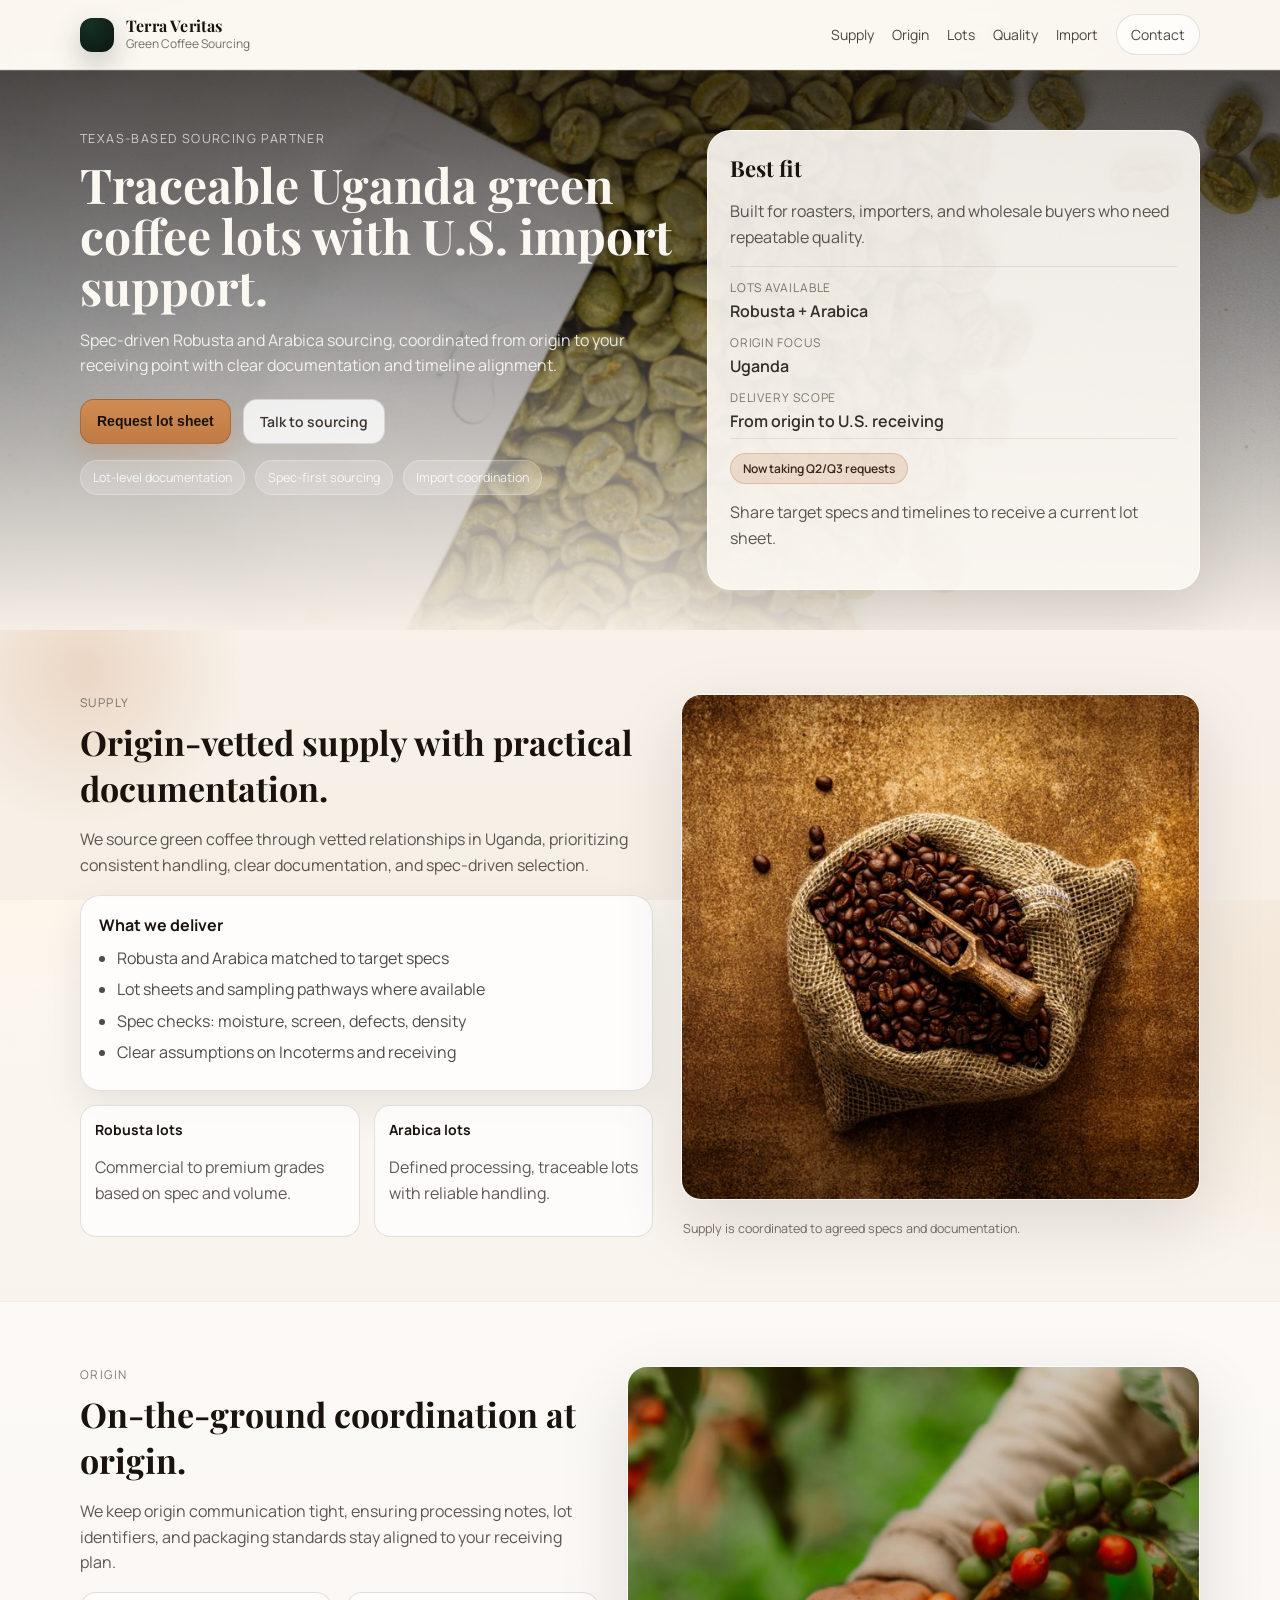
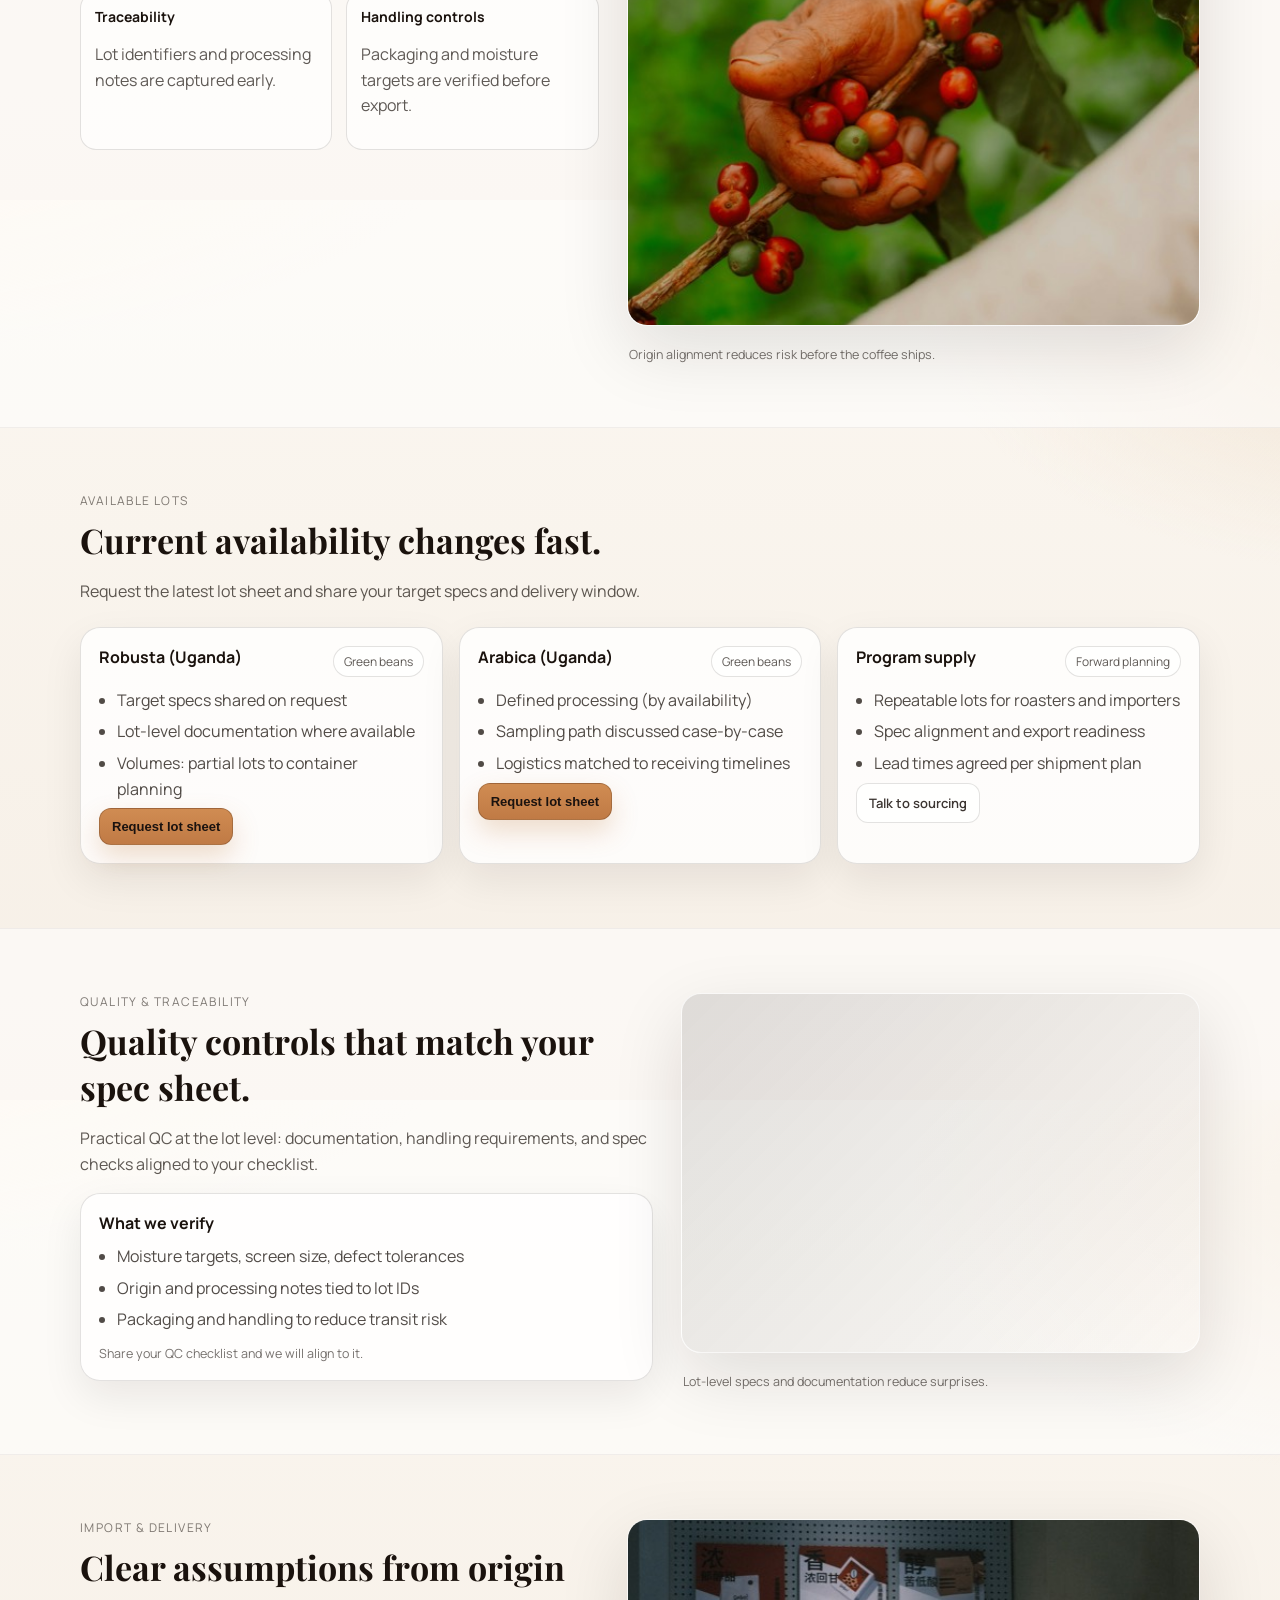
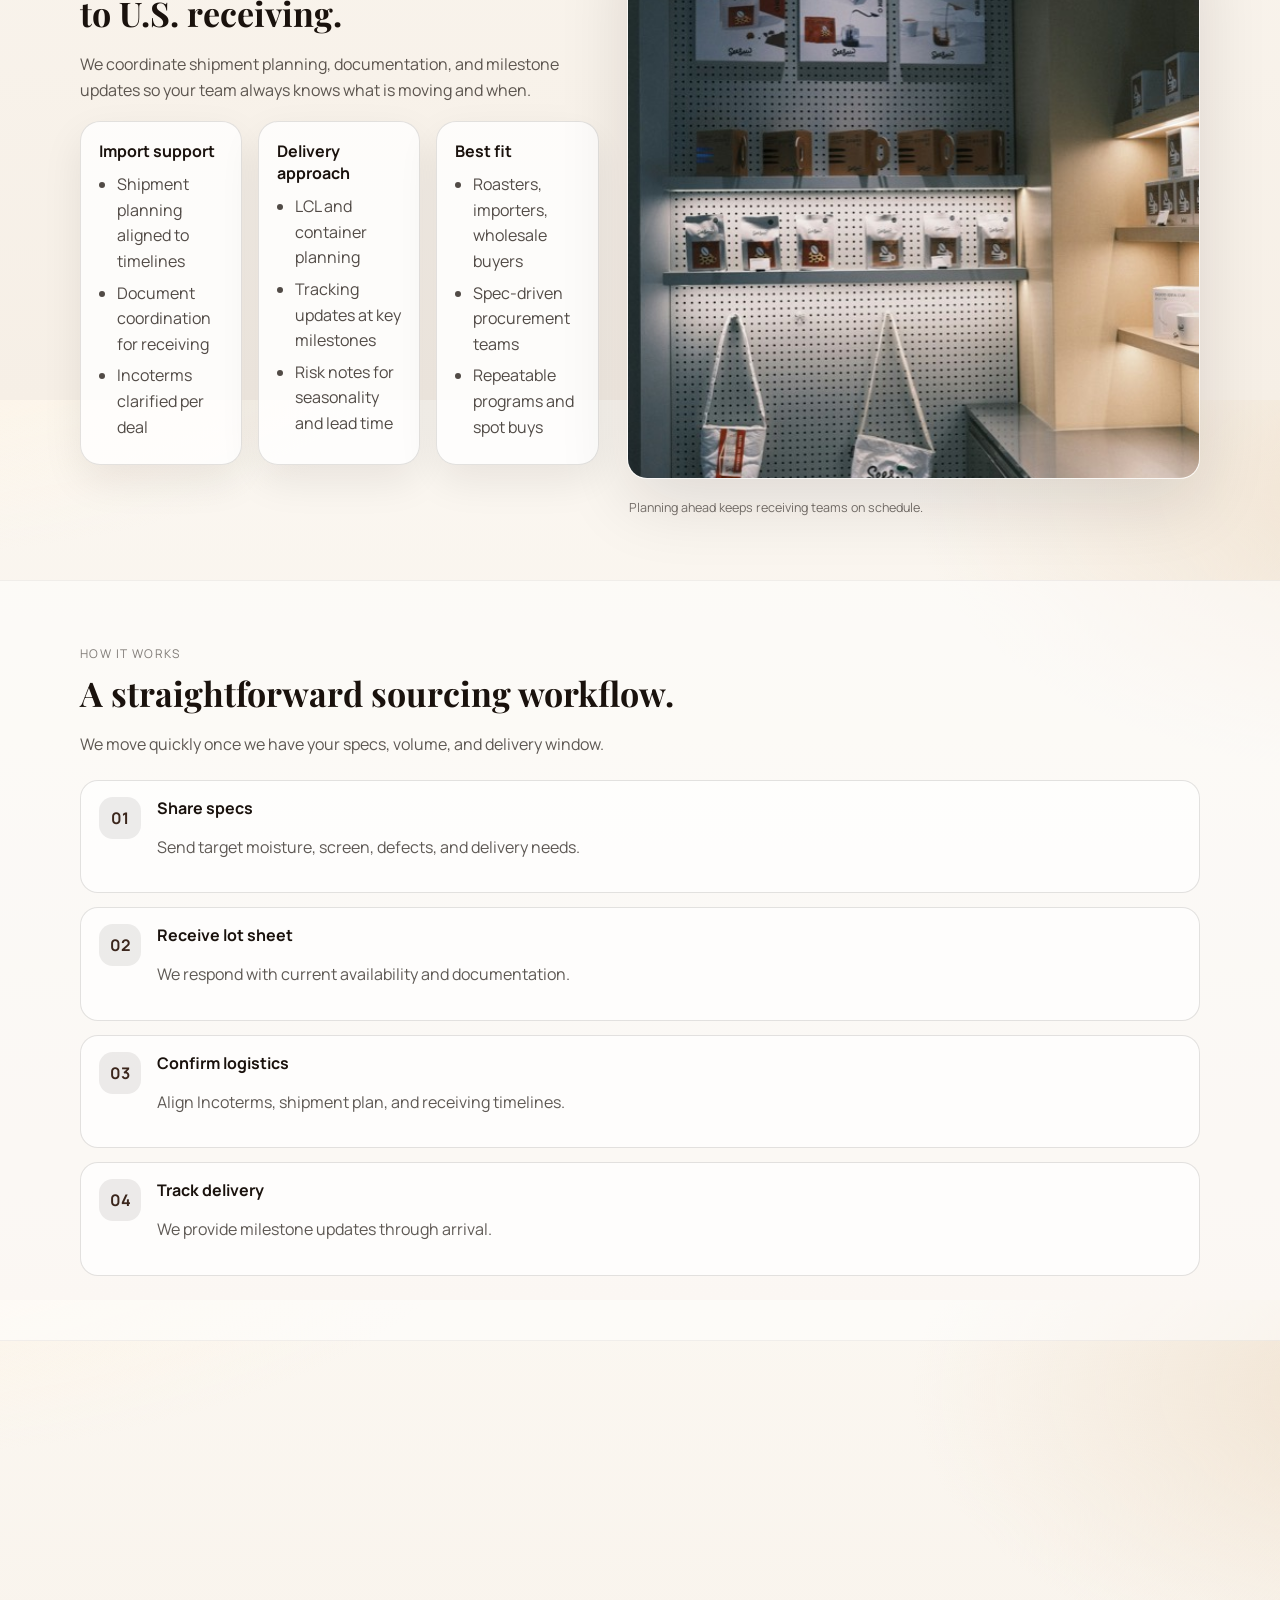
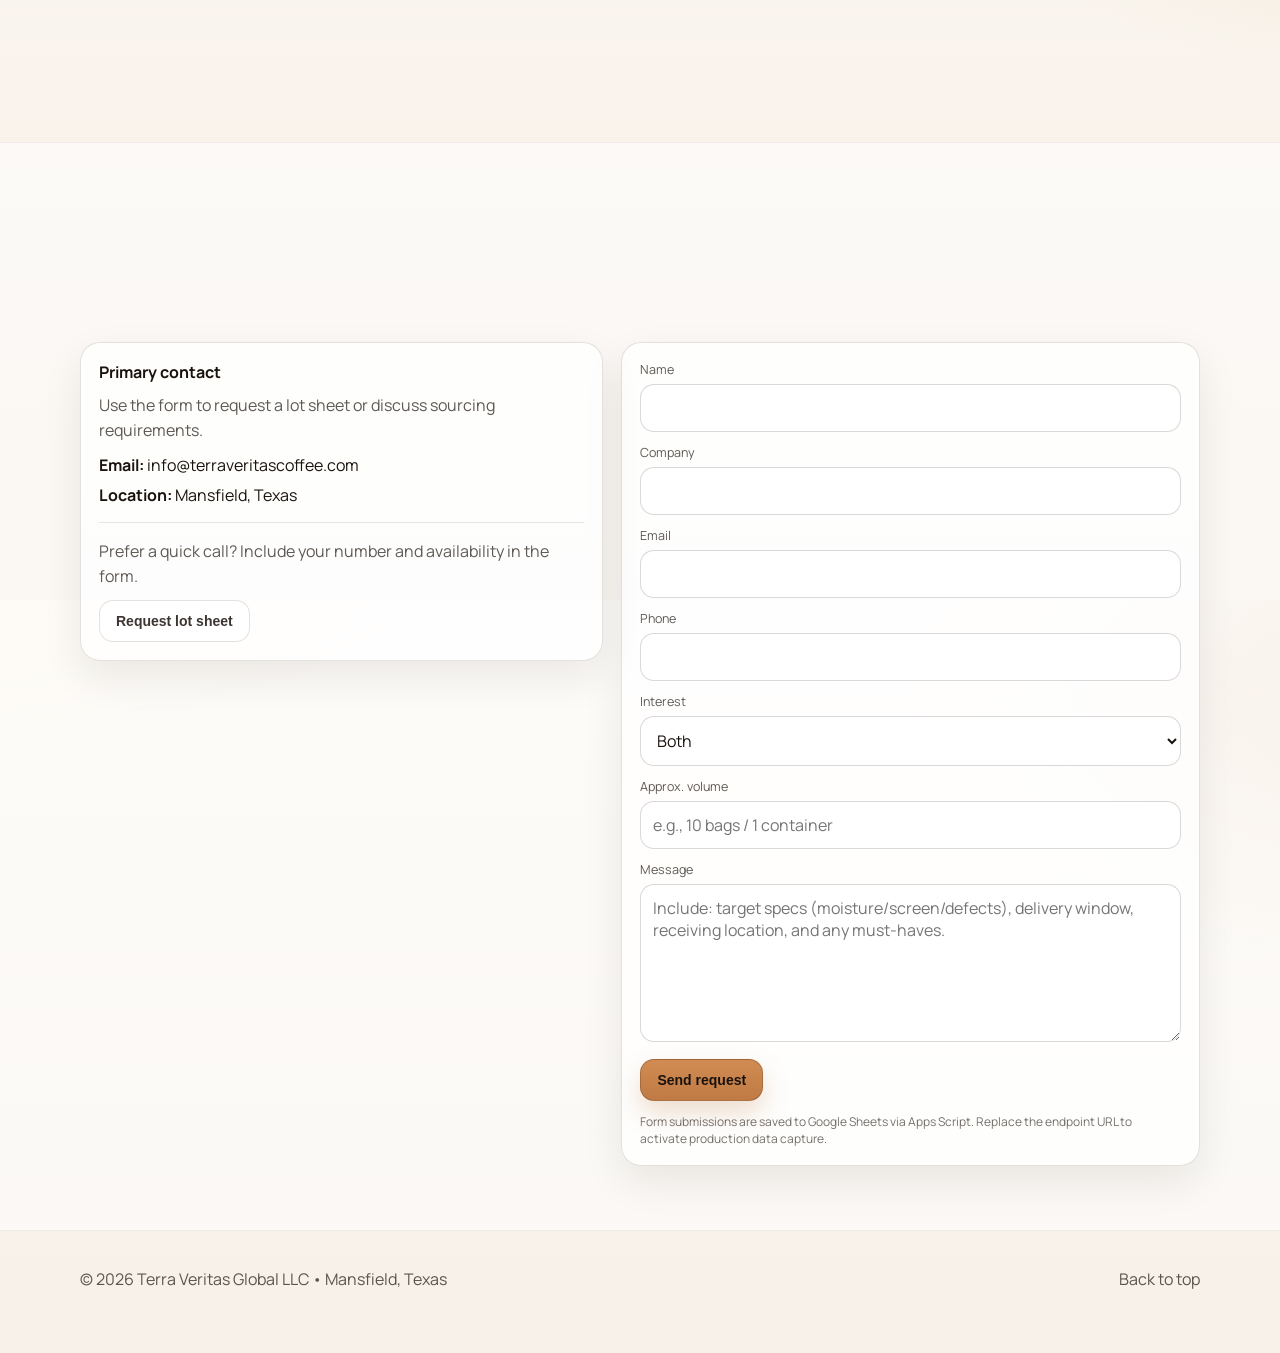
==== index.html @ dcaf4f6c "Fix nav + image alignment" ====
<!doctype html>
<html lang="en">
<head>
  <meta charset="utf-8" />
  <meta name="viewport" content="width=device-width, initial-scale=1" />
  <title>Terra Veritas Coffee — Uganda Green Coffee Sourcing</title>
  <meta name="description" content="Texas-based green coffee sourcing & import support. Traceable Uganda-origin lots with spec-driven coordination and documentation." />
  <meta name="theme-color" content="#f6efe6" />

  <link rel="preconnect" href="https://fonts.googleapis.com" />
  <link rel="preconnect" href="https://fonts.gstatic.com" crossorigin />
  <link href="https://fonts.googleapis.com/css2?family=Manrope:wght@400;500;600;700&family=Playfair+Display:wght@500;600;700&display=swap" rel="stylesheet" />

  <link
    rel="preload"
    as="image"
    href="assets/img/hero-green-drying-1200.jpg"
    imagesrcset="assets/img/hero-green-drying-1200.jpg 1200w, assets/img/hero-green-drying-2000.jpg 2000w"
    imagesizes="100vw"
  />

  <link rel="stylesheet" href="styles.css" />
</head>

<body>
  <header class="topbar">
    <div class="container navwrap">
      <a class="brand" href="#top" aria-label="Terra Veritas Coffee home">
        <span class="brandmark" aria-hidden="true"></span>
        <span class="brandtext">
          <span class="brandname">Terra Veritas</span>
          <span class="brandsub">Green Coffee Sourcing</span>
        </span>
      </a>

      <nav class="nav" aria-label="Primary">
        <a href="#supply">Supply</a>
        <a href="#origin">Origin</a>
        <a href="#lots">Lots</a>
        <a href="#quality">Quality</a>
        <a href="#import">Import</a>
        <a href="#contact" class="nav-cta">Contact</a>
      </nav>

      <button class="nav-toggle" type="button" data-nav-toggle aria-expanded="false" aria-controls="mobileNav">
        <span class="sr-only">Open menu</span>
        <span class="nav-toggle-bar"></span>
        <span class="nav-toggle-bar"></span>
        <span class="nav-toggle-bar"></span>
      </button>
    </div>

    <div class="mobile-nav" id="mobileNav" data-mobilemenu hidden>
      <a href="#supply">Supply</a>
      <a href="#origin">Origin</a>
      <a href="#lots">Lots</a>
      <a href="#quality">Quality</a>
      <a href="#import">Import</a>
      <a href="#contact">Contact</a>
    </div>
  </header>

  <main id="top">
    <section class="hero" aria-label="Hero">
      <div class="hero-bg" aria-hidden="true"></div>
      <div class="container hero-grid">
        <div class="hero-copy" data-reveal>
          <p class="eyebrow">Texas-based sourcing partner</p>
          <h1>Traceable Uganda green coffee lots with U.S. import support.</h1>
          <p class="lead">
            Spec-driven Robusta and Arabica sourcing, coordinated from origin to your receiving point with clear documentation and timeline alignment.
          </p>
          <div class="hero-actions">
            <button class="btn primary" type="button" data-open-lot-modal>
              Request lot sheet
            </button>
            <a class="btn secondary" href="#contact">Talk to sourcing</a>
          </div>
          <div class="hero-meta">
            <div class="pill">Lot-level documentation</div>
            <div class="pill">Spec-first sourcing</div>
            <div class="pill">Import coordination</div>
          </div>
        </div>

        <div class="hero-card" data-reveal>
          <div class="hero-card-head">
            <h2>Best fit</h2>
            <p class="muted">Built for roasters, importers, and wholesale buyers who need repeatable quality.</p>
          </div>
          <div class="hero-card-grid">
            <div>
              <p class="card-label">Lots available</p>
              <p class="card-value">Robusta + Arabica</p>
            </div>
            <div>
              <p class="card-label">Origin focus</p>
              <p class="card-value">Uganda</p>
            </div>
            <div>
              <p class="card-label">Delivery scope</p>
              <p class="card-value">From origin to U.S. receiving</p>
            </div>
          </div>
          <div class="hero-card-note">
            <span class="badge">Now taking Q2/Q3 requests</span>
            <p class="muted">Share target specs and timelines to receive a current lot sheet.</p>
          </div>
        </div>
      </div>
    </section>

    <section id="supply" class="section">
      <div class="container section-grid">
        <div class="section-copy" data-reveal>
          <p class="section-eyebrow">Supply</p>
          <h2>Origin-vetted supply with practical documentation.</h2>
          <p class="muted">
            We source green coffee through vetted relationships in Uganda, prioritizing consistent handling, clear documentation, and spec-driven selection.
          </p>

          <div class="card">
            <h3>What we deliver</h3>
            <ul class="bullets">
              <li>Robusta and Arabica matched to target specs</li>
              <li>Lot sheets and sampling pathways where available</li>
              <li>Spec checks: moisture, screen, defects, density</li>
              <li>Clear assumptions on Incoterms and receiving</li>
            </ul>
          </div>

          <div class="feature-grid">
            <div class="feature-card">
              <h4>Robusta lots</h4>
              <p class="muted">Commercial to premium grades based on spec and volume.</p>
            </div>
            <div class="feature-card">
              <h4>Arabica lots</h4>
              <p class="muted">Defined processing, traceable lots with reliable handling.</p>
            </div>
          </div>
        </div>

        <div class="section-media" data-reveal>
          <img
            class="img"
            src="assets/img/supply-burlap-1200.jpg"
            srcset="assets/img/supply-burlap-800.jpg 800w, assets/img/supply-burlap-1200.jpg 1200w"
            sizes="(max-width: 900px) 100vw, 42vw"
            alt="Coffee beans in burlap sacks ready for export"
            width="1200"
            height="900"
            decoding="async"
            loading="lazy"
          />
          <p class="caption">Supply is coordinated to agreed specs and documentation.</p>
        </div>
      </div>
    </section>

    <section id="origin" class="section alt">
      <div class="container section-grid flip">
        <div class="section-copy" data-reveal>
          <p class="section-eyebrow">Origin</p>
          <h2>On-the-ground coordination at origin.</h2>
          <p class="muted">
            We keep origin communication tight, ensuring processing notes, lot identifiers, and packaging standards stay aligned to your receiving plan.
          </p>

          <div class="two-up">
            <div class="mini-card">
              <h4>Traceability</h4>
              <p class="muted">Lot identifiers and processing notes are captured early.</p>
            </div>
            <div class="mini-card">
              <h4>Handling controls</h4>
              <p class="muted">Packaging and moisture targets are verified before export.</p>
            </div>
          </div>
        </div>

        <div class="section-media" data-reveal>
          <img
            class="img"
            src="assets/img/hero-green-branch-1200.jpg"
            srcset="assets/img/hero-green-branch-800.jpg 800w, assets/img/hero-green-branch-1200.jpg 1200w"
            sizes="(max-width: 900px) 100vw, 42vw"
            alt="Green coffee cherries on a branch"
            width="800"
            height="1200"
            decoding="async"
            loading="lazy"
          />
          <p class="caption">Origin alignment reduces risk before the coffee ships.</p>
        </div>
      </div>
    </section>

    <section id="lots" class="section">
      <div class="container">
        <div class="section-head" data-reveal>
          <p class="section-eyebrow">Available lots</p>
          <h2>Current availability changes fast.</h2>
          <p class="muted">Request the latest lot sheet and share your target specs and delivery window.</p>
        </div>

        <div class="lots-grid" data-reveal>
          <article class="lot-card">
            <div class="lot-top">
              <h3>Robusta (Uganda)</h3>
              <span class="tag">Green beans</span>
            </div>
            <ul class="bullets">
              <li>Target specs shared on request</li>
              <li>Lot-level documentation where available</li>
              <li>Volumes: partial lots to container planning</li>
            </ul>
            <button class="btn primary small" type="button" data-open-lot-modal data-interest="Robusta">
              Request lot sheet
            </button>
          </article>

          <article class="lot-card">
            <div class="lot-top">
              <h3>Arabica (Uganda)</h3>
              <span class="tag">Green beans</span>
            </div>
            <ul class="bullets">
              <li>Defined processing (by availability)</li>
              <li>Sampling path discussed case-by-case</li>
              <li>Logistics matched to receiving timelines</li>
            </ul>
            <button class="btn primary small" type="button" data-open-lot-modal data-interest="Arabica">
              Request lot sheet
            </button>
          </article>

          <article class="lot-card">
            <div class="lot-top">
              <h3>Program supply</h3>
              <span class="tag">Forward planning</span>
            </div>
            <ul class="bullets">
              <li>Repeatable lots for roasters and importers</li>
              <li>Spec alignment and export readiness</li>
              <li>Lead times agreed per shipment plan</li>
            </ul>
            <a class="btn secondary small" href="#contact">Talk to sourcing</a>
          </article>
        </div>
      </div>
    </section>

    <section id="quality" class="section alt">
      <div class="container section-grid">
        <div class="section-copy" data-reveal>
          <p class="section-eyebrow">Quality &amp; traceability</p>
          <h2>Quality controls that match your spec sheet.</h2>
          <p class="muted">
            Practical QC at the lot level: documentation, handling requirements, and spec checks aligned to your checklist.
          </p>

          <div class="card">
            <h3>What we verify</h3>
            <ul class="bullets">
              <li>Moisture targets, screen size, defect tolerances</li>
              <li>Origin and processing notes tied to lot IDs</li>
              <li>Packaging and handling to reduce transit risk</li>
            </ul>
            <p class="note">Share your QC checklist and we will align to it.</p>
          </div>
        </div>

        <div class="section-media" data-reveal>
          <img
            class="img"
            src="assets/img/quality-green-beans-1200.jpg"
            srcset="assets/img/quality-green-beans-800.jpg 800w, assets/img/quality-green-beans-1200.jpg 1200w"
            sizes="(max-width: 900px) 100vw, 42vw"
            alt="Green coffee beans prepared for inspection"
            width="1200"
            height="675"
            decoding="async"
            loading="lazy"
          />
          <p class="caption">Lot-level specs and documentation reduce surprises.</p>
        </div>
      </div>
    </section>

    <section id="import" class="section">
      <div class="container section-grid flip">
        <div class="section-copy" data-reveal>
          <p class="section-eyebrow">Import &amp; delivery</p>
          <h2>Clear assumptions from origin to U.S. receiving.</h2>
          <p class="muted">
            We coordinate shipment planning, documentation, and milestone updates so your team always knows what is moving and when.
          </p>

          <div class="three-grid">
            <div class="card">
              <h3>Import support</h3>
              <ul class="bullets">
                <li>Shipment planning aligned to timelines</li>
                <li>Document coordination for receiving</li>
                <li>Incoterms clarified per deal</li>
              </ul>
            </div>

            <div class="card">
              <h3>Delivery approach</h3>
              <ul class="bullets">
                <li>LCL and container planning</li>
                <li>Tracking updates at key milestones</li>
                <li>Risk notes for seasonality and lead time</li>
              </ul>
            </div>

            <div class="card">
              <h3>Best fit</h3>
              <ul class="bullets">
                <li>Roasters, importers, wholesale buyers</li>
                <li>Spec-driven procurement teams</li>
                <li>Repeatable programs and spot buys</li>
              </ul>
            </div>
          </div>
        </div>

        <div class="section-media" data-reveal>
          <img
            class="img"
            src="assets/img/supply-coffee-bags-1200.jpg"
            srcset="assets/img/supply-coffee-bags-800.jpg 800w, assets/img/supply-coffee-bags-1200.jpg 1200w"
            sizes="(max-width: 900px) 100vw, 42vw"
            alt="Coffee sacks prepared for shipment"
            width="800"
            height="1200"
            decoding="async"
            loading="lazy"
          />
          <p class="caption">Planning ahead keeps receiving teams on schedule.</p>
        </div>
      </div>
    </section>

    <section class="section alt" id="process">
      <div class="container">
        <div class="section-head" data-reveal>
          <p class="section-eyebrow">How it works</p>
          <h2>A straightforward sourcing workflow.</h2>
          <p class="muted">We move quickly once we have your specs, volume, and delivery window.</p>
        </div>

        <div class="timeline" data-reveal>
          <div class="timeline-step">
            <span class="timeline-number">01</span>
            <div>
              <h3>Share specs</h3>
              <p class="muted">Send target moisture, screen, defects, and delivery needs.</p>
            </div>
          </div>
          <div class="timeline-step">
            <span class="timeline-number">02</span>
            <div>
              <h3>Receive lot sheet</h3>
              <p class="muted">We respond with current availability and documentation.</p>
            </div>
          </div>
          <div class="timeline-step">
            <span class="timeline-number">03</span>
            <div>
              <h3>Confirm logistics</h3>
              <p class="muted">Align Incoterms, shipment plan, and receiving timelines.</p>
            </div>
          </div>
          <div class="timeline-step">
            <span class="timeline-number">04</span>
            <div>
              <h3>Track delivery</h3>
              <p class="muted">We provide milestone updates through arrival.</p>
            </div>
          </div>
        </div>
      </div>
    </section>

    <section class="section" id="faq">
      <div class="container">
        <div class="section-head" data-reveal>
          <p class="section-eyebrow">FAQ</p>
          <h2>Common sourcing questions.</h2>
        </div>

        <div class="faq" data-reveal>
          <details>
            <summary>What information should we include with a request?</summary>
            <p class="muted">Target specs, volume, delivery window, receiving location, and any must-haves (processing, packaging, or certifications).</p>
          </details>
          <details>
            <summary>Do you handle sampling?</summary>
            <p class="muted">Sampling depends on lot availability and timing. We will confirm the pathway during the lot sheet review.</p>
          </details>
          <details>
            <summary>Can you support recurring supply programs?</summary>
            <p class="muted">Yes. We build repeatable lots and align schedules for ongoing procurement.</p>
          </details>
        </div>
      </div>
    </section>

    <section id="contact" class="section alt">
      <div class="container">
        <div class="section-head" data-reveal>
          <p class="section-eyebrow">Contact</p>
          <h2>Request a current lot sheet.</h2>
          <p class="muted">Tell us what you need and we will respond with availability and next steps.</p>
        </div>

        <div class="contact-grid">
          <div class="card contact-card" data-reveal>
            <h3>Primary contact</h3>
            <p class="muted">Use the form to request a lot sheet or discuss sourcing requirements.</p>
            <div class="contact-details">
              <p><strong>Email:</strong> info@terraveritascoffee.com</p>
              <p><strong>Location:</strong> Mansfield, Texas</p>
            </div>
            <div class="divider"></div>
            <p class="muted">Prefer a quick call? Include your number and availability in the form.</p>
            <button class="btn secondary" type="button" data-open-lot-modal>
              Request lot sheet
            </button>
          </div>

          <form
            class="card form"
            id="contactForm"
            data-sheet-endpoint="https://script.google.com/macros/s/AKfycbwHmh5M1djkyYfTSG8GG9bxrVi9Zgl_BJSHnB9tq_i_1Hc3linU95PYoQX9bsS0dhWL/exec"
          >
            <div class="field">
              <label for="name">Name</label>
              <input id="name" name="name" type="text" autocomplete="name" required />
            </div>

            <div class="field">
              <label for="company">Company</label>
              <input id="company" name="company" type="text" autocomplete="organization" />
            </div>

            <div class="field">
              <label for="email">Email</label>
              <input id="email" name="email" type="email" autocomplete="email" required />
            </div>

            <div class="field">
              <label for="phone">Phone</label>
              <input id="phone" name="phone" type="tel" autocomplete="tel" />
            </div>

            <div class="field">
              <label for="interest">Interest</label>
              <select id="interest" name="interest" required>
                <option value="Both" selected>Both</option>
                <option value="Robusta">Robusta</option>
                <option value="Arabica">Arabica</option>
              </select>
            </div>

            <div class="field">
              <label for="volume">Approx. volume</label>
              <input id="volume" name="volume" type="text" placeholder="e.g., 10 bags / 1 container" />
            </div>

            <div class="field">
              <label for="message">Message</label>
              <textarea
                id="message"
                name="message"
                rows="6"
                required
                placeholder="Include: target specs (moisture/screen/defects), delivery window, receiving location, and any must-haves."
              ></textarea>
            </div>

            <div class="hp-field" aria-hidden="true">
              <label for="companySite">Company website</label>
              <input id="companySite" name="companySite" type="text" tabindex="-1" autocomplete="off" />
            </div>

            <button class="btn primary" type="submit" id="sendBtn">Send request</button>
            <p class="form-status" data-form-status aria-live="polite"></p>
            <p class="fineprint">
              Form submissions are saved to Google Sheets via Apps Script. Replace the endpoint URL to activate production data capture.
            </p>
          </form>
        </div>
      </div>
    </section>

    <footer class="footer">
      <div class="container foot">
        <p class="muted">© <span id="year"></span> Terra Veritas Global LLC • Mansfield, Texas</p>
        <a class="muted" href="#top">Back to top</a>
      </div>
    </footer>
  </main>

  <div class="modal hidden" id="lotModal" aria-hidden="true" role="dialog" aria-modal="true" aria-label="Request lot sheet">
    <div class="modal-backdrop" data-close-lot-modal></div>

    <div class="modal-panel" role="document">
      <div class="modal-head">
        <div>
          <h3>Request lot sheet</h3>
          <p class="muted">Choose interest and approximate volume. We will prefill the contact form.</p>
        </div>
        <button class="iconbtn" type="button" aria-label="Close" data-close-lot-modal>×</button>
      </div>

      <div class="modal-body">
        <div class="modal-grid">
          <div class="field">
            <label for="lotInterest">Interest</label>
            <select id="lotInterest">
              <option value="Both" selected>Both</option>
              <option value="Robusta">Robusta</option>
              <option value="Arabica">Arabica</option>
            </select>
          </div>

          <div class="field">
            <label for="lotVolume">Volume (optional)</label>
            <input id="lotVolume" type="text" placeholder="e.g., 10 bags / 1 container" />
          </div>
        </div>

        <div class="modal-actions">
          <button class="btn primary" type="button" id="lotContinue">Continue</button>
          <button class="btn secondary" type="button" data-close-lot-modal>Cancel</button>
        </div>

        <p class="fineprint">
          Tip: add target specs (moisture/screen/defects) and delivery window in the message field after we jump to Contact.
        </p>
      </div>
    </div>
  </div>

  <noscript>
    <div class="noscript">JavaScript is required to submit the form.</div>
  </noscript>

  <script src="app.js"></script>
</body>
</html>
---- styles.css ----
:root{
  --ink:#1a120d;
  --coffee:#3b261c;
  --sage:#153124;
  --copper:#c07a45;
  --gold:#e0b982;
  --latte:#f6efe6;
  --cream:#fbf7f1;
  --mist:#efe6d8;
  --gray:#6f6961;

  --card:rgba(255,255,255,0.78);
  --stroke:rgba(26,18,13,0.12);
  --shadow:0 24px 70px rgba(26,18,13,0.12);
  --radius:20px;

  --hfont:"Playfair Display", "Times New Roman", serif;
  --bfont:"Manrope", "Helvetica Neue", Arial, sans-serif;
}

*{ box-sizing:border-box; }
html{ scroll-behavior:smooth; }
html,body{ height:100%; }
body{
  margin:0;
  font-family:var(--bfont);
  color:var(--ink);
  background:
    radial-gradient(1100px 560px at -10% -20%, #fff3e1 0%, transparent 60%),
    radial-gradient(900px 520px at 110% 10%, #f0e2d0 0%, transparent 55%),
    linear-gradient(180deg, var(--cream) 0%, var(--latte) 100%);
  position:relative;
  overflow-x:hidden;
}

body::before{
  content:"";
  position:fixed;
  inset:auto auto 8% -6%;
  width:320px;
  height:320px;
  background:radial-gradient(circle, rgba(192,122,69,0.22), transparent 70%);
  filter:blur(2px);
  pointer-events:none;
}

img{ max-width:100%; height:auto; display:block; }

a{ color:inherit; text-decoration:none; }
a:hover{ text-decoration:underline; }

.container{
  width:min(1120px, calc(100% - 32px));
  margin:0 auto;
}

.sr-only{
  border:0 !important;
  clip:rect(1px, 1px, 1px, 1px);
  clip-path:inset(50%);
  height:1px;
  margin:-1px;
  overflow:hidden;
  padding:0;
  position:absolute;
  width:1px;
  white-space:nowrap;
}

.topbar{
  position:sticky;
  top:0;
  z-index:20;
  background:rgba(251,247,241,0.85);
  backdrop-filter:blur(10px);
  border-bottom:1px solid rgba(26,18,13,0.08);
}

.navwrap{
  display:flex;
  align-items:center;
  justify-content:space-between;
  padding:14px 0;
  gap:16px;
  position:relative;
}

.brand{
  display:flex;
  align-items:center;
  gap:12px;
}
.brandmark{
  width:34px;
  height:34px;
  border-radius:12px;
  background:radial-gradient(120% 120% at 30% 20%, var(--sage), #0b120e);
  box-shadow:0 12px 28px rgba(21,49,36,0.25);
}
.brandtext{ display:flex; flex-direction:column; line-height:1.05; }
.brandname{ font-family:var(--hfont); font-weight:700; letter-spacing:0.2px; }
.brandsub{ font-size:12px; color:rgba(26,18,13,0.6); margin-top:3px; }

.nav{
  display:flex;
  align-items:center;
  gap:18px;
  font-size:14px;
}
.nav a{ color:rgba(26,18,13,0.78); }
.nav-cta{
  padding:10px 14px;
  border:1px solid var(--stroke);
  border-radius:999px;
  background:rgba(255,255,255,0.68);
}

.nav-toggle{
  display:none;
  width:44px;
  height:44px;
  border-radius:14px;
  border:1px solid var(--stroke);
  background:rgba(255,255,255,0.7);
  align-items:center;
  justify-content:center;
  gap:4px;
  flex-direction:column;
  cursor:pointer;
}
.nav-toggle-bar{
  width:18px;
  height:2px;
  background:var(--coffee);
  border-radius:999px;
}

.mobile-nav{
  display:grid;
  gap:10px;
  padding:16px 16px 20px;
  border-top:1px solid rgba(26,18,13,0.08);
  background:rgba(251,247,241,0.98);
}
.mobile-nav[hidden]{
  display:none;
}
.mobile-nav a{
  padding:10px 12px;
  border-radius:12px;
  background:rgba(255,255,255,0.65);
  border:1px solid var(--stroke);
}

.hero{
  position:relative;
  padding:60px 0 40px;
  overflow:hidden;
}
.hero-bg{
  position:absolute;
  inset:0;
  background:
    linear-gradient(180deg, rgba(26,18,13,0.72) 0%, rgba(26,18,13,0.4) 42%, rgba(246,239,230,0.95) 100%),
    url("assets/img/hero-green-drying-1200.jpg");
  background-image:
    linear-gradient(180deg, rgba(26,18,13,0.72) 0%, rgba(26,18,13,0.4) 42%, rgba(246,239,230,0.95) 100%),
    -webkit-image-set(
      url("assets/img/hero-green-drying-1200.jpg") 1x,
      url("assets/img/hero-green-drying-2000.jpg") 2x
    );
  background-image:
    linear-gradient(180deg, rgba(26,18,13,0.72) 0%, rgba(26,18,13,0.4) 42%, rgba(246,239,230,0.95) 100%),
    image-set(
      url("assets/img/hero-green-drying-1200.jpg") 1x,
      url("assets/img/hero-green-drying-2000.jpg") 2x
    );
  background-size:cover;
  background-position:center;
}
.hero-grid{
  position:relative;
  display:grid;
  grid-template-columns:1.1fr 0.9fr;
  gap:24px;
  align-items:stretch;
}
.hero-copy{ color:var(--cream); }
.eyebrow{
  margin:0 0 12px;
  font-size:12.5px;
  letter-spacing:1.4px;
  text-transform:uppercase;
  color:rgba(255,255,255,0.7);
}

h1{
  font-family:var(--hfont);
  font-size:clamp(30px, 4vw, 48px);
  line-height:1.06;
  margin:0 0 16px;
}

.lead{
  margin:0 0 20px;
  font-size:16px;
  line-height:1.6;
  color:rgba(255,255,255,0.85);
}

.hero-actions{
  display:flex;
  flex-wrap:wrap;
  gap:12px;
  margin-bottom:16px;
}
.hero-meta{
  display:flex;
  flex-wrap:wrap;
  gap:10px;
}

.pill{
  font-size:12.5px;
  padding:8px 12px;
  border-radius:999px;
  border:1px solid rgba(255,255,255,0.25);
  background:rgba(255,255,255,0.2);
  color:rgba(255,255,255,0.85);
}

.hero-card{
  background:rgba(251,247,241,0.92);
  border:1px solid rgba(255,255,255,0.7);
  border-radius:24px;
  box-shadow:var(--shadow);
  padding:22px;
}
.hero-card h2{
  font-family:var(--hfont);
  font-size:22px;
  margin:0 0 6px;
}
.hero-card-head{ margin-bottom:12px; }
.hero-card-grid{
  display:grid;
  gap:12px;
  padding:12px 0 6px;
  border-top:1px solid rgba(26,18,13,0.08);
  border-bottom:1px solid rgba(26,18,13,0.08);
}
.card-label{
  margin:0;
  font-size:12px;
  text-transform:uppercase;
  letter-spacing:0.9px;
  color:rgba(26,18,13,0.55);
}
.card-value{
  margin:4px 0 0;
  font-weight:600;
  color:rgba(26,18,13,0.88);
}
.hero-card-note{ margin-top:14px; }

.badge{
  display:inline-flex;
  align-items:center;
  padding:6px 12px;
  border-radius:999px;
  background:rgba(192,122,69,0.18);
  border:1px solid rgba(192,122,69,0.32);
  font-size:12px;
  font-weight:600;
  color:var(--coffee);
}

.section{ padding:64px 0; }
.section.alt{
  background:rgba(255,255,255,0.55);
  border-top:1px solid rgba(26,18,13,0.05);
  border-bottom:1px solid rgba(26,18,13,0.05);
}

.section-head{ max-width:720px; margin-bottom:22px; }
.section-eyebrow{
  margin:0 0 8px;
  font-size:12px;
  letter-spacing:1.4px;
  text-transform:uppercase;
  color:rgba(26,18,13,0.55);
}

.section-grid{
  display:grid;
  grid-template-columns:1.05fr 0.95fr;
  gap:28px;
  align-items:stretch;
}
.section-grid.flip{ grid-template-columns:0.95fr 1.05fr; }
.section-grid.flip .section-copy{ order:1; }
.section-grid.flip .section-media{ order:2; }

h2{
  font-family:var(--hfont);
  font-size:clamp(24px, 3vw, 34px);
  margin:0 0 10px;
}

h3{ margin:0 0 10px; font-size:16px; }
h4{ margin:0 0 6px; font-size:14px; }
.muted{ color:rgba(26,18,13,0.7); line-height:1.6; }
.note{ margin:12px 0 0; font-size:12.5px; color:rgba(26,18,13,0.6); }

.card{
  background:var(--card);
  border:1px solid var(--stroke);
  border-radius:var(--radius);
  box-shadow:0 16px 40px rgba(26,18,13,0.08);
  padding:18px;
}

.feature-grid{
  display:grid;
  grid-template-columns:1fr 1fr;
  gap:14px;
  margin-top:14px;
}

.feature-card{
  background:rgba(255,255,255,0.72);
  border:1px solid var(--stroke);
  border-radius:16px;
  padding:14px;
}

.two-up{
  display:grid;
  grid-template-columns:1fr 1fr;
  gap:14px;
  margin-top:14px;
}
.mini-card{
  background:rgba(255,255,255,0.66);
  border:1px solid var(--stroke);
  border-radius:16px;
  padding:14px;
}

.section-media{
  display:flex;
  flex-direction:column;
  gap:10px;
}

.section-media .img{
  width:100%;
  height:100%;
  max-height:560px;
  min-height:360px;
  object-fit:cover;
  border-radius:var(--radius);
  border:1px solid rgba(255,255,255,0.72);
  box-shadow:var(--shadow);
  background:linear-gradient(135deg, rgba(20,18,16,0.12), rgba(255,255,255,0));
}

.caption{
  margin:10px 2px 0;
  font-size:12.5px;
  color:rgba(26,18,13,0.6);
}

.bullets{
  margin:0;
  padding-left:18px;
  color:rgba(26,18,13,0.76);
  line-height:1.6;
}
.bullets li{ margin:6px 0; }

.lots-grid{
  display:grid;
  grid-template-columns:repeat(3, 1fr);
  gap:16px;
}
.lot-card{
  background:var(--card);
  border:1px solid var(--stroke);
  border-radius:var(--radius);
  box-shadow:0 16px 40px rgba(26,18,13,0.08);
  padding:18px;
}
.lot-top{
  display:flex;
  align-items:center;
  justify-content:space-between;
  gap:10px;
  margin-bottom:10px;
}
.tag{
  font-size:12px;
  padding:6px 10px;
  border-radius:999px;
  background:rgba(255,255,255,0.72);
  border:1px solid var(--stroke);
  color:rgba(26,18,13,0.7);
}

.three-grid{
  display:grid;
  grid-template-columns:repeat(3, 1fr);
  gap:16px;
  margin-top:18px;
}

.timeline{
  display:grid;
  gap:14px;
}
.timeline-step{
  display:grid;
  grid-template-columns:auto 1fr;
  gap:16px;
  padding:16px 18px;
  border-radius:18px;
  background:rgba(255,255,255,0.7);
  border:1px solid var(--stroke);
}
.timeline-number{
  width:42px;
  height:42px;
  border-radius:14px;
  background:rgba(26,18,13,0.08);
  display:flex;
  align-items:center;
  justify-content:center;
  font-weight:700;
  color:var(--coffee);
}

.faq{
  display:grid;
  gap:12px;
}
.faq details{
  background:rgba(255,255,255,0.78);
  border-radius:16px;
  border:1px solid var(--stroke);
  padding:14px 16px;
}
.faq summary{
  cursor:pointer;
  font-weight:600;
  list-style:none;
}
.faq summary::-webkit-details-marker{ display:none; }
.faq details p{ margin:10px 0 0; }

.contact-grid{
  display:grid;
  grid-template-columns:0.95fr 1.05fr;
  gap:18px;
  align-items:start;
}
.contact-card{
  position:sticky;
  top:110px;
}
.contact-card p{ margin:0 0 10px; }
.contact-details p{ margin:0 0 8px; }

.btn{
  display:inline-flex;
  align-items:center;
  justify-content:center;
  gap:8px;
  padding:12px 16px;
  border-radius:14px;
  border:1px solid transparent;
  cursor:pointer;
  font-weight:600;
  font-size:14px;
  text-decoration:none !important;
}
.btn.small{ padding:10px 12px; border-radius:12px; font-size:13px; }

.btn.primary{
  background:linear-gradient(180deg, #d08c52, var(--copper));
  color:#1a120f;
  border-color:rgba(26,18,13,0.2);
  box-shadow:0 12px 26px rgba(192,122,69,0.25);
}
.btn.secondary{
  background:rgba(255,255,255,0.8);
  color:rgba(26,18,13,0.85);
  border-color:var(--stroke);
}
.btn:disabled{
  cursor:not-allowed;
  opacity:0.75;
  box-shadow:none;
}

.divider{
  height:1px;
  background:rgba(26,18,13,0.1);
  margin:16px 0;
}

.form .field{ margin-bottom:12px; }
label{
  display:block;
  font-size:12.5px;
  color:rgba(26,18,13,0.7);
  margin-bottom:6px;
}
input, select, textarea{
  width:100%;
  padding:12px 12px;
  border-radius:14px;
  border:1px solid rgba(26,18,13,0.16);
  background:rgba(255,255,255,0.82);
  color:var(--ink);
  font:inherit;
  outline:none;
}
input:focus, select:focus, textarea:focus{
  border-color:rgba(192,122,69,0.55);
  box-shadow:0 0 0 4px rgba(192,122,69,0.16);
}

.form-status{
  margin:12px 0 0;
  font-size:13px;
  color:rgba(26,18,13,0.7);
}
.form-status[data-state="success"]{ color:#1b5e33; }
.form-status[data-state="error"]{ color:#9b3a2d; }

.fineprint{
  margin:10px 0 0;
  font-size:12px;
  color:rgba(26,18,13,0.6);
  line-height:1.45;
}

.hp-field{
  position:absolute;
  left:-10000px;
  top:auto;
  width:1px;
  height:1px;
  overflow:hidden;
}

.footer{ padding:20px 0 44px; }
.foot{
  display:flex;
  justify-content:space-between;
  gap:10px;
  align-items:center;
}

.modal.hidden{ display:none; }
.modal{ position:fixed; inset:0; z-index:100; }
.modal-backdrop{
  position:absolute;
  inset:0;
  background:rgba(26,18,13,0.55);
  backdrop-filter:blur(8px);
}
.modal-panel{
  position:relative;
  width:min(720px, calc(100% - 32px));
  margin:10vh auto 0;
  background:rgba(251,247,241,0.96);
  border:1px solid rgba(255,255,255,0.7);
  border-radius:24px;
  box-shadow:0 32px 90px rgba(26,18,13,0.3);
  overflow:hidden;
}
.modal-head{
  display:flex;
  justify-content:space-between;
  gap:12px;
  padding:18px;
  border-bottom:1px solid rgba(26,18,13,0.08);
}
.iconbtn{
  width:40px;
  height:40px;
  border-radius:14px;
  border:1px solid rgba(26,18,13,0.14);
  background:rgba(255,255,255,0.8);
  cursor:pointer;
  font-size:20px;
  line-height:1;
}
.modal-body{ padding:16px 18px 20px; }
.modal-grid{
  display:grid;
  grid-template-columns:1fr 1fr;
  gap:12px;
}
.modal-actions{
  display:flex;
  gap:10px;
  margin-top:12px;
}

.noscript{
  position:fixed;
  bottom:16px;
  right:16px;
  background:rgba(26,18,13,0.9);
  color:#fff;
  padding:10px 12px;
  border-radius:12px;
  font-size:12px;
}

[data-reveal]{
  opacity:0;
  transform:translateY(14px);
  transition:opacity 0.6s ease, transform 0.6s ease;
}
[data-reveal].is-visible{
  opacity:1;
  transform:translateY(0);
}

@media (max-width: 980px){
  .hero-grid{ grid-template-columns:1fr; }
  .hero-copy{ color:var(--cream); }
  .section-grid, .section-grid.flip{ grid-template-columns:1fr; }
  .section-grid.flip .section-copy, .section-grid.flip .section-media{ order:initial; }
  .lots-grid{ grid-template-columns:1fr; }
  .three-grid{ grid-template-columns:1fr; }
  .contact-grid{ grid-template-columns:1fr; }
  .feature-grid, .two-up{ grid-template-columns:1fr; }
  .contact-card{ position:static; }
  .section-media .img{ max-height:420px; }
}

@media (max-width: 860px){
  .nav{ display:none; }
  .nav-toggle{ display:flex; }
  .mobile-nav{
    position:absolute;
    left:0;
    right:0;
    top:100%;
    box-shadow:0 12px 32px rgba(26,18,13,0.12);
  }
}

@media (min-width: 861px){
  .mobile-nav{ display:none !important; }
}

@media (max-width: 620px){
  .hero{ padding-top:48px; }
  .hero-card{ padding:18px; }
  .modal-panel{ margin-top:6vh; }
  .modal-grid{ grid-template-columns:1fr; }
  .foot{ flex-direction:column; align-items:flex-start; }
}

@media (prefers-reduced-motion: reduce){
  html{ scroll-behavior:auto; }
  [data-reveal]{ opacity:1; transform:none; transition:none; }
}
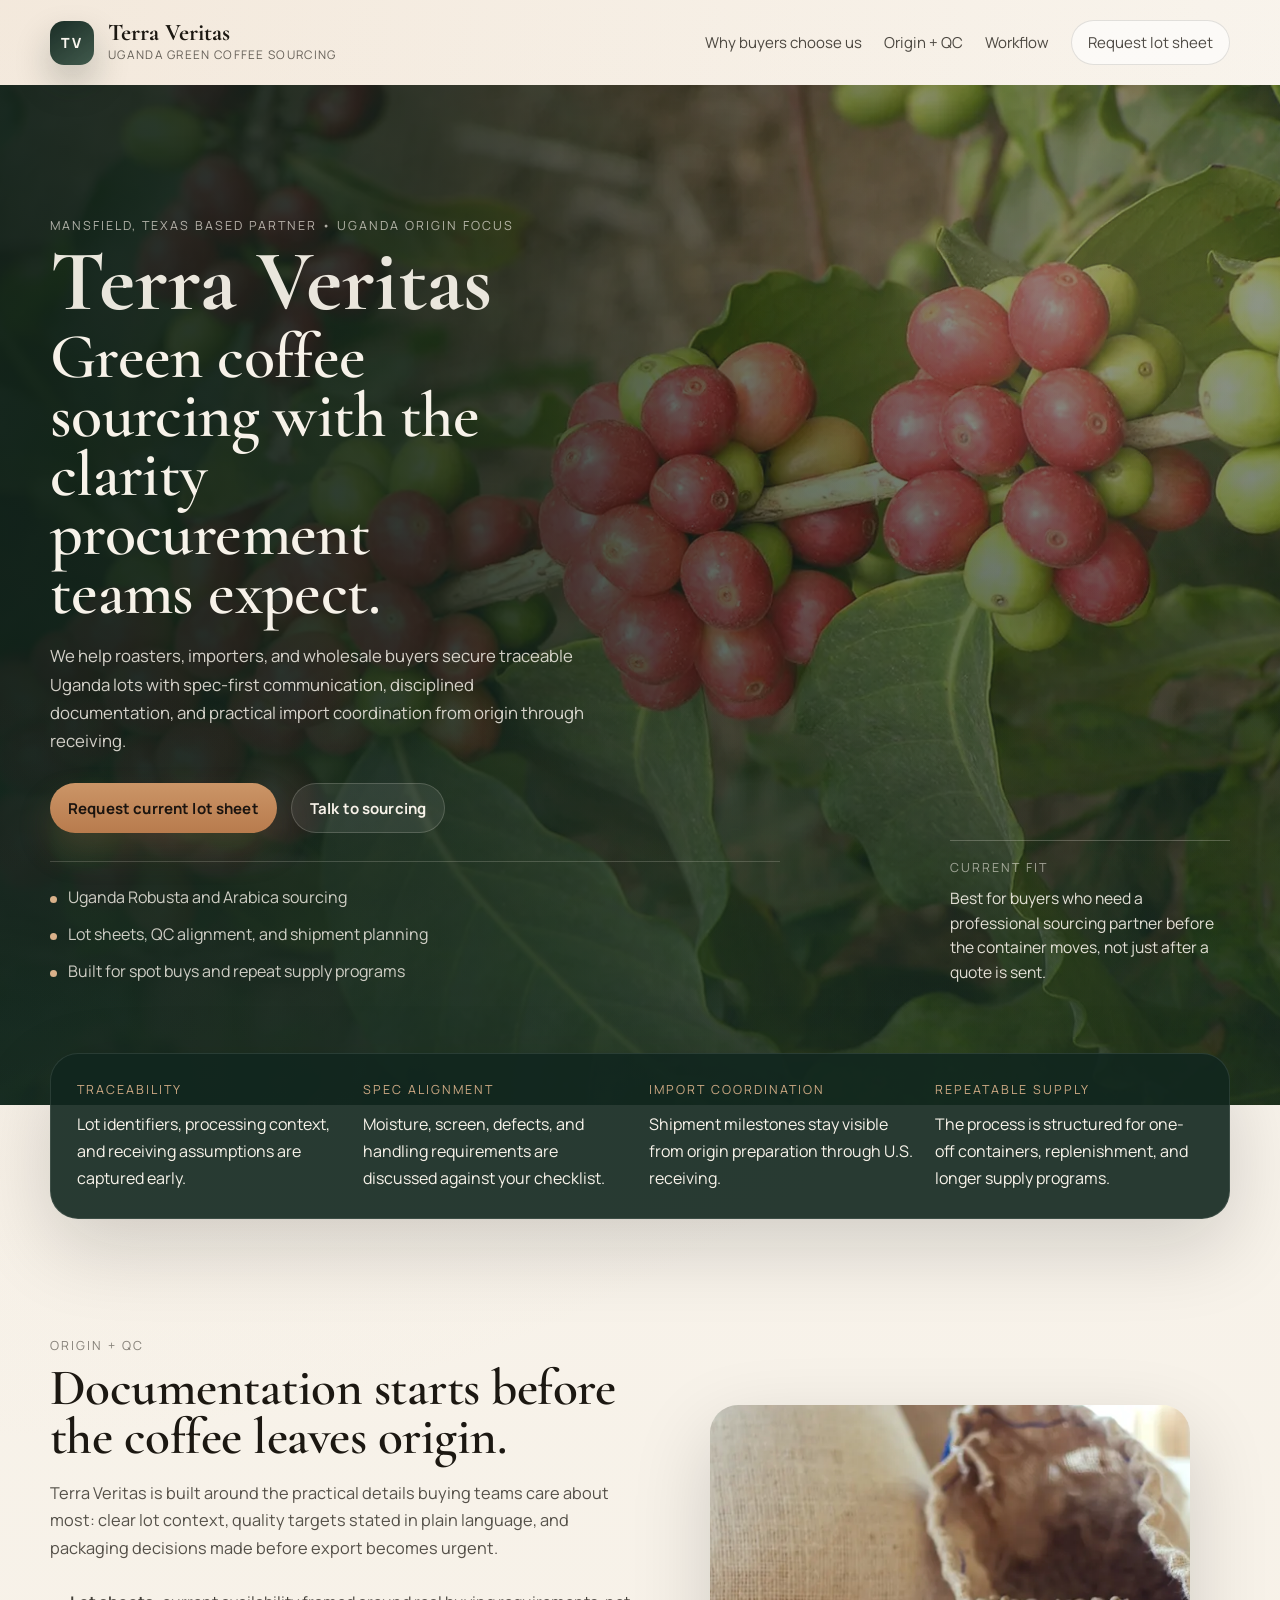
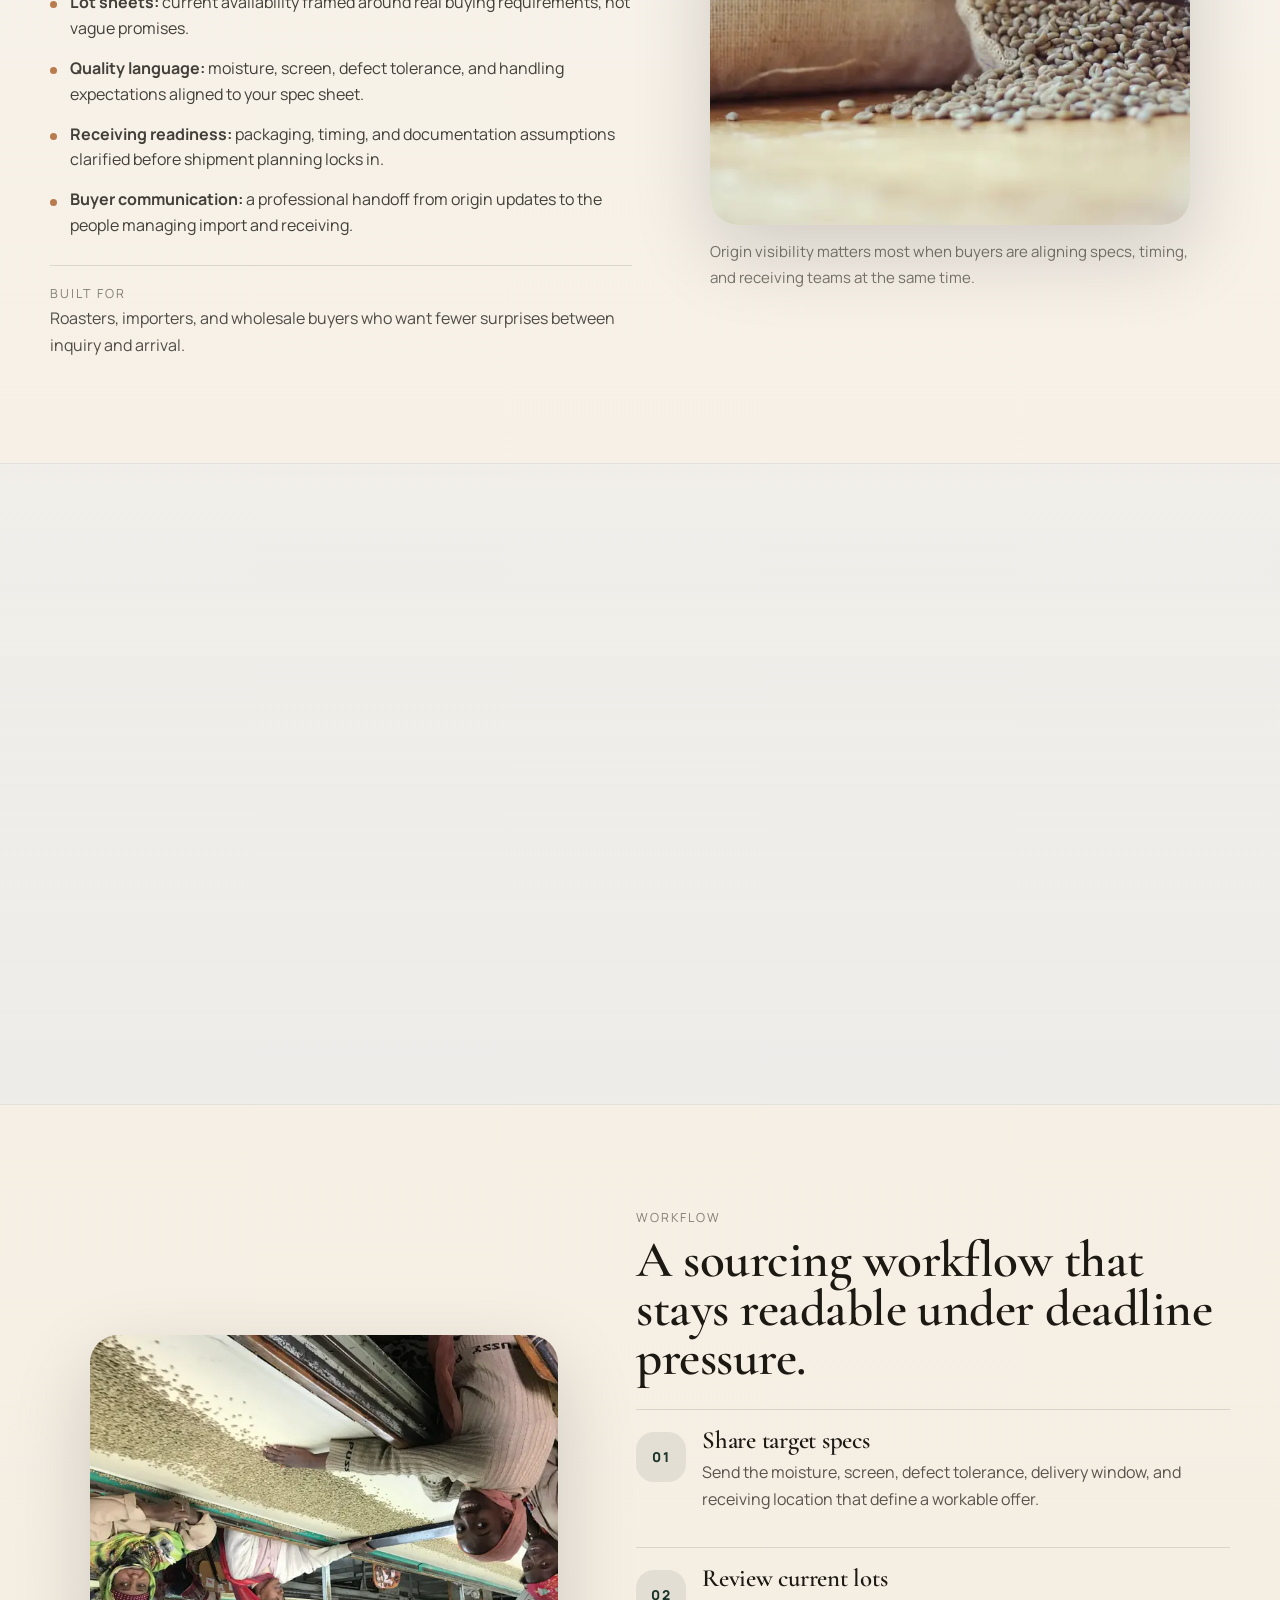
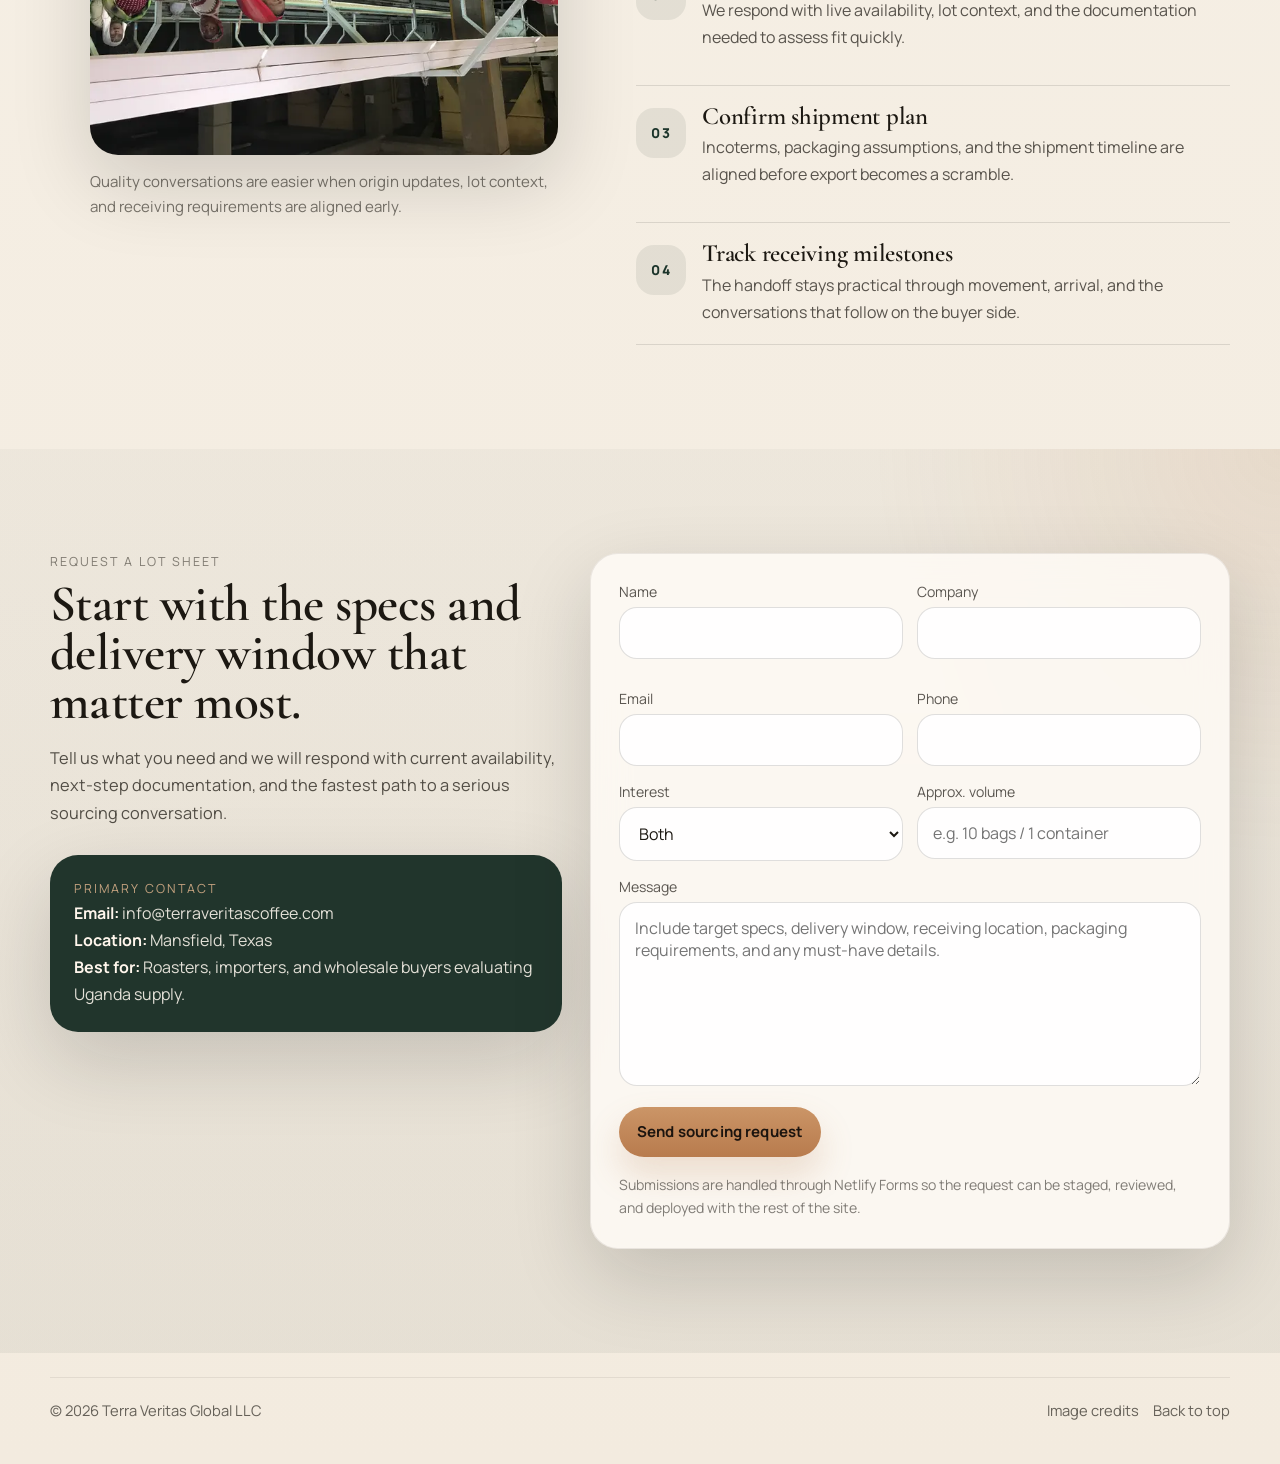
==== commit c5ba6351: "feat(landing): refresh sourcing site presentation" ====
--- a/index.html
+++ b/index.html
@@ -3,19 +3,25 @@
 <head>
   <meta charset="utf-8" />
   <meta name="viewport" content="width=device-width, initial-scale=1" />
-  <title>Terra Veritas Coffee — Uganda Green Coffee Sourcing</title>
-  <meta name="description" content="Texas-based green coffee sourcing & import support. Traceable Uganda-origin lots with spec-driven coordination and documentation." />
-  <meta name="theme-color" content="#f6efe6" />
+  <title>Terra Veritas | Uganda Green Coffee Sourcing</title>
+  <meta
+    name="description"
+    content="Terra Veritas helps roasters, importers, and wholesale buyers secure traceable Uganda green coffee with spec alignment, documentation discipline, and practical import coordination."
+  />
+  <meta name="theme-color" content="#11261e" />
 
   <link rel="preconnect" href="https://fonts.googleapis.com" />
   <link rel="preconnect" href="https://fonts.gstatic.com" crossorigin />
-  <link href="https://fonts.googleapis.com/css2?family=Manrope:wght@400;500;600;700&family=Playfair+Display:wght@500;600;700&display=swap" rel="stylesheet" />
+  <link
+    href="https://fonts.googleapis.com/css2?family=Cormorant+Garamond:wght@500;600;700&family=Manrope:wght@400;500;600;700;800&display=swap"
+    rel="stylesheet"
+  />
 
   <link
     rel="preload"
     as="image"
-    href="assets/img/hero-green-drying-1200.jpg"
-    imagesrcset="assets/img/hero-green-drying-1200.jpg 1200w, assets/img/hero-green-drying-2000.jpg 2000w"
+    href="assets/img/hero-cherries-2048.jpg"
+    imagesrcset="assets/img/hero-cherries-800.jpg 800w, assets/img/hero-cherries-1400.jpg 1400w, assets/img/hero-cherries-2048.jpg 2048w"
     imagesizes="100vw"
   />
 
@@ -23,420 +29,275 @@
 </head>
 
 <body>
-  <header class="topbar">
+  <header class="topbar" data-topbar>
     <div class="container navwrap">
-      <a class="brand" href="#top" aria-label="Terra Veritas Coffee home">
-        <span class="brandmark" aria-hidden="true"></span>
+      <a class="brand" href="#top" aria-label="Terra Veritas home">
+        <span class="brandmark" aria-hidden="true">TV</span>
         <span class="brandtext">
           <span class="brandname">Terra Veritas</span>
-          <span class="brandsub">Green Coffee Sourcing</span>
+          <span class="brandsub">Uganda green coffee sourcing</span>
         </span>
       </a>
 
       <nav class="nav" aria-label="Primary">
-        <a href="#supply">Supply</a>
-        <a href="#origin">Origin</a>
-        <a href="#lots">Lots</a>
-        <a href="#quality">Quality</a>
-        <a href="#import">Import</a>
-        <a href="#contact" class="nav-cta">Contact</a>
+        <a href="#proof">Why buyers choose us</a>
+        <a href="#origin">Origin + QC</a>
+        <a href="#process">Workflow</a>
+        <a href="#contact" class="nav-cta">Request lot sheet</a>
       </nav>
 
       <button class="nav-toggle" type="button" data-nav-toggle aria-expanded="false" aria-controls="mobileNav">
         <span class="sr-only">Open menu</span>
         <span class="nav-toggle-bar"></span>
         <span class="nav-toggle-bar"></span>
-        <span class="nav-toggle-bar"></span>
       </button>
     </div>
 
     <div class="mobile-nav" id="mobileNav" data-mobilemenu hidden>
-      <a href="#supply">Supply</a>
-      <a href="#origin">Origin</a>
-      <a href="#lots">Lots</a>
-      <a href="#quality">Quality</a>
-      <a href="#import">Import</a>
-      <a href="#contact">Contact</a>
+      <a href="#proof">Why buyers choose us</a>
+      <a href="#origin">Origin + QC</a>
+      <a href="#process">Workflow</a>
+      <a href="#contact">Request lot sheet</a>
     </div>
   </header>
 
   <main id="top">
-    <section class="hero" aria-label="Hero">
-      <div class="hero-bg" aria-hidden="true"></div>
-      <div class="container hero-grid">
+    <section class="hero" aria-label="Terra Veritas introduction">
+      <picture class="hero-media" aria-hidden="true">
+        <source
+          type="image/webp"
+          srcset="assets/img/hero-cherries-800.webp 800w, assets/img/hero-cherries-1400.webp 1400w, assets/img/hero-cherries-2048.webp 2048w"
+          sizes="100vw"
+        />
+        <img
+          src="assets/img/hero-cherries-2048.jpg"
+          srcset="assets/img/hero-cherries-800.jpg 800w, assets/img/hero-cherries-1400.jpg 1400w, assets/img/hero-cherries-2048.jpg 2048w"
+          sizes="100vw"
+          alt=""
+          width="1536"
+          height="2048"
+          decoding="async"
+        />
+      </picture>
+      <div class="hero-wash" aria-hidden="true"></div>
+      <div class="hero-grain" aria-hidden="true"></div>
+
+      <div class="container hero-shell">
         <div class="hero-copy" data-reveal>
-          <p class="eyebrow">Texas-based sourcing partner</p>
-          <h1>Traceable Uganda green coffee lots with U.S. import support.</h1>
+          <p class="eyebrow">Mansfield, Texas based partner • Uganda origin focus</p>
+          <p class="hero-brand">Terra Veritas</p>
+          <h1>Green coffee sourcing with the clarity procurement teams expect.</h1>
           <p class="lead">
-            Spec-driven Robusta and Arabica sourcing, coordinated from origin to your receiving point with clear documentation and timeline alignment.
+            We help roasters, importers, and wholesale buyers secure traceable Uganda lots with spec-first communication, disciplined documentation, and practical import coordination from origin through receiving.
           </p>
           <div class="hero-actions">
             <button class="btn primary" type="button" data-open-lot-modal>
-              Request lot sheet
+              Request current lot sheet
             </button>
             <a class="btn secondary" href="#contact">Talk to sourcing</a>
           </div>
-          <div class="hero-meta">
-            <div class="pill">Lot-level documentation</div>
-            <div class="pill">Spec-first sourcing</div>
-            <div class="pill">Import coordination</div>
-          </div>
-        </div>
-
-        <div class="hero-card" data-reveal>
-          <div class="hero-card-head">
-            <h2>Best fit</h2>
-            <p class="muted">Built for roasters, importers, and wholesale buyers who need repeatable quality.</p>
-          </div>
-          <div class="hero-card-grid">
-            <div>
-              <p class="card-label">Lots available</p>
-              <p class="card-value">Robusta + Arabica</p>
-            </div>
-            <div>
-              <p class="card-label">Origin focus</p>
-              <p class="card-value">Uganda</p>
-            </div>
-            <div>
-              <p class="card-label">Delivery scope</p>
-              <p class="card-value">From origin to U.S. receiving</p>
-            </div>
-          </div>
-          <div class="hero-card-note">
-            <span class="badge">Now taking Q2/Q3 requests</span>
-            <p class="muted">Share target specs and timelines to receive a current lot sheet.</p>
-          </div>
-        </div>
-      </div>
-    </section>
-
-    <section id="supply" class="section">
-      <div class="container section-grid">
+          <ul class="hero-markers" aria-label="Key capabilities">
+            <li>Uganda Robusta and Arabica sourcing</li>
+            <li>Lot sheets, QC alignment, and shipment planning</li>
+            <li>Built for spot buys and repeat supply programs</li>
+          </ul>
+        </div>
+
+        <div class="hero-aside" data-reveal>
+          <p class="aside-label">Current fit</p>
+          <p class="aside-copy">Best for buyers who need a professional sourcing partner before the container moves, not just after a quote is sent.</p>
+        </div>
+      </div>
+    </section>
+
+    <section class="proof-band" id="proof">
+      <div class="container proof-grid" data-reveal>
+        <article class="proof-item">
+          <p class="proof-label">Traceability</p>
+          <p>Lot identifiers, processing context, and receiving assumptions are captured early.</p>
+        </article>
+        <article class="proof-item">
+          <p class="proof-label">Spec alignment</p>
+          <p>Moisture, screen, defects, and handling requirements are discussed against your checklist.</p>
+        </article>
+        <article class="proof-item">
+          <p class="proof-label">Import coordination</p>
+          <p>Shipment milestones stay visible from origin preparation through U.S. receiving.</p>
+        </article>
+        <article class="proof-item">
+          <p class="proof-label">Repeatable supply</p>
+          <p>The process is structured for one-off containers, replenishment, and longer supply programs.</p>
+        </article>
+      </div>
+    </section>
+
+    <section class="section" id="origin">
+      <div class="container section-split">
         <div class="section-copy" data-reveal>
-          <p class="section-eyebrow">Supply</p>
-          <h2>Origin-vetted supply with practical documentation.</h2>
-          <p class="muted">
-            We source green coffee through vetted relationships in Uganda, prioritizing consistent handling, clear documentation, and spec-driven selection.
-          </p>
-
-          <div class="card">
-            <h3>What we deliver</h3>
-            <ul class="bullets">
-              <li>Robusta and Arabica matched to target specs</li>
-              <li>Lot sheets and sampling pathways where available</li>
-              <li>Spec checks: moisture, screen, defects, density</li>
-              <li>Clear assumptions on Incoterms and receiving</li>
-            </ul>
-          </div>
-
-          <div class="feature-grid">
-            <div class="feature-card">
-              <h4>Robusta lots</h4>
-              <p class="muted">Commercial to premium grades based on spec and volume.</p>
-            </div>
-            <div class="feature-card">
-              <h4>Arabica lots</h4>
-              <p class="muted">Defined processing, traceable lots with reliable handling.</p>
-            </div>
-          </div>
-        </div>
-
-        <div class="section-media" data-reveal>
-          <img
-            class="img"
-            src="assets/img/supply-burlap-1200.jpg"
-            srcset="assets/img/supply-burlap-800.jpg 800w, assets/img/supply-burlap-1200.jpg 1200w"
-            sizes="(max-width: 900px) 100vw, 42vw"
-            alt="Coffee beans in burlap sacks ready for export"
-            width="1200"
-            height="900"
-            decoding="async"
-            loading="lazy"
-          />
-          <p class="caption">Supply is coordinated to agreed specs and documentation.</p>
-        </div>
-      </div>
-    </section>
-
-    <section id="origin" class="section alt">
-      <div class="container section-grid flip">
-        <div class="section-copy" data-reveal>
-          <p class="section-eyebrow">Origin</p>
-          <h2>On-the-ground coordination at origin.</h2>
-          <p class="muted">
-            We keep origin communication tight, ensuring processing notes, lot identifiers, and packaging standards stay aligned to your receiving plan.
-          </p>
-
-          <div class="two-up">
-            <div class="mini-card">
-              <h4>Traceability</h4>
-              <p class="muted">Lot identifiers and processing notes are captured early.</p>
-            </div>
-            <div class="mini-card">
-              <h4>Handling controls</h4>
-              <p class="muted">Packaging and moisture targets are verified before export.</p>
-            </div>
-          </div>
-        </div>
-
-        <div class="section-media" data-reveal>
-          <img
-            class="img"
-            src="assets/img/hero-green-branch-1200.jpg"
-            srcset="assets/img/hero-green-branch-800.jpg 800w, assets/img/hero-green-branch-1200.jpg 1200w"
-            sizes="(max-width: 900px) 100vw, 42vw"
-            alt="Green coffee cherries on a branch"
-            width="800"
-            height="1200"
-            decoding="async"
-            loading="lazy"
-          />
-          <p class="caption">Origin alignment reduces risk before the coffee ships.</p>
-        </div>
-      </div>
-    </section>
-
-    <section id="lots" class="section">
+          <p class="section-eyebrow">Origin + QC</p>
+          <h2>Documentation starts before the coffee leaves origin.</h2>
+          <p class="section-lead">
+            Terra Veritas is built around the practical details buying teams care about most: clear lot context, quality targets stated in plain language, and packaging decisions made before export becomes urgent.
+          </p>
+          <ul class="detail-list">
+            <li><span>Lot sheets:</span> current availability framed around real buying requirements, not vague promises.</li>
+            <li><span>Quality language:</span> moisture, screen, defect tolerance, and handling expectations aligned to your spec sheet.</li>
+            <li><span>Receiving readiness:</span> packaging, timing, and documentation assumptions clarified before shipment planning locks in.</li>
+            <li><span>Buyer communication:</span> a professional handoff from origin updates to the people managing import and receiving.</li>
+          </ul>
+          <div class="editorial-note">
+            <p class="note-label">Built for</p>
+            <p>Roasters, importers, and wholesale buyers who want fewer surprises between inquiry and arrival.</p>
+          </div>
+        </div>
+
+        <figure class="section-media" data-reveal>
+          <picture>
+            <source
+              type="image/webp"
+              srcset="assets/img/detail-green-beans-800.webp 800w, assets/img/detail-green-beans-1400.webp 1400w, assets/img/detail-green-beans-2200.webp 2200w"
+              sizes="(max-width: 980px) 100vw, 44vw"
+            />
+            <img
+              src="assets/img/detail-green-beans-1400.jpg"
+              srcset="assets/img/detail-green-beans-800.jpg 800w, assets/img/detail-green-beans-1400.jpg 1400w, assets/img/detail-green-beans-2200.jpg 2200w"
+              sizes="(max-width: 980px) 100vw, 44vw"
+              alt="Green coffee beans growing on a branch"
+              width="2200"
+              height="1463"
+              loading="lazy"
+              decoding="async"
+            />
+          </picture>
+          <figcaption>Origin visibility matters most when buyers are aligning specs, timing, and receiving teams at the same time.</figcaption>
+        </figure>
+      </div>
+    </section>
+
+    <section class="section section-alt" id="programs">
       <div class="container">
         <div class="section-head" data-reveal>
-          <p class="section-eyebrow">Available lots</p>
-          <h2>Current availability changes fast.</h2>
-          <p class="muted">Request the latest lot sheet and share your target specs and delivery window.</p>
-        </div>
-
-        <div class="lots-grid" data-reveal>
-          <article class="lot-card">
-            <div class="lot-top">
-              <h3>Robusta (Uganda)</h3>
-              <span class="tag">Green beans</span>
-            </div>
-            <ul class="bullets">
-              <li>Target specs shared on request</li>
-              <li>Lot-level documentation where available</li>
-              <li>Volumes: partial lots to container planning</li>
-            </ul>
-            <button class="btn primary small" type="button" data-open-lot-modal data-interest="Robusta">
-              Request lot sheet
-            </button>
+          <p class="section-eyebrow">Buyer fit</p>
+          <h2>Structured for both immediate buying and longer-term supply planning.</h2>
+          <p class="section-lead narrow">
+            The sourcing conversation changes depending on whether you are filling a near-term need or building a repeatable program. The process should support both.
+          </p>
+        </div>
+
+        <div class="program-grid" data-reveal>
+          <article class="program-item">
+            <p class="program-index">01</p>
+            <h3>Spot requirements</h3>
+            <p>For buyers who need current availability, fast documentation, and direct discussion around target specs and shipment timing.</p>
           </article>
-
-          <article class="lot-card">
-            <div class="lot-top">
-              <h3>Arabica (Uganda)</h3>
-              <span class="tag">Green beans</span>
-            </div>
-            <ul class="bullets">
-              <li>Defined processing (by availability)</li>
-              <li>Sampling path discussed case-by-case</li>
-              <li>Logistics matched to receiving timelines</li>
-            </ul>
-            <button class="btn primary small" type="button" data-open-lot-modal data-interest="Arabica">
-              Request lot sheet
-            </button>
+          <article class="program-item">
+            <p class="program-index">02</p>
+            <h3>Replenishment planning</h3>
+            <p>For repeat buyers who want more predictable lot conversation, lead-time awareness, and fewer rushed decisions at origin.</p>
           </article>
-
-          <article class="lot-card">
-            <div class="lot-top">
-              <h3>Program supply</h3>
-              <span class="tag">Forward planning</span>
-            </div>
-            <ul class="bullets">
-              <li>Repeatable lots for roasters and importers</li>
-              <li>Spec alignment and export readiness</li>
-              <li>Lead times agreed per shipment plan</li>
-            </ul>
-            <a class="btn secondary small" href="#contact">Talk to sourcing</a>
+          <article class="program-item">
+            <p class="program-index">03</p>
+            <h3>Importer coordination</h3>
+            <p>For teams that need a sourcing partner who communicates clearly with logistics, receiving, and quality stakeholders on the U.S. side.</p>
           </article>
         </div>
       </div>
     </section>
 
-    <section id="quality" class="section alt">
-      <div class="container section-grid">
+    <section class="section" id="process">
+      <div class="container section-split reverse">
+        <figure class="section-media" data-reveal>
+          <picture>
+            <source
+              type="image/webp"
+              srcset="assets/img/quality-sorting-800.webp 800w, assets/img/quality-sorting-1400.webp 1400w, assets/img/quality-sorting-2200.webp 2200w"
+              sizes="(max-width: 980px) 100vw, 44vw"
+            />
+            <img
+              src="assets/img/quality-sorting-1400.jpg"
+              srcset="assets/img/quality-sorting-800.jpg 800w, assets/img/quality-sorting-1400.jpg 1400w, assets/img/quality-sorting-2200.jpg 2200w"
+              sizes="(max-width: 980px) 100vw, 44vw"
+              alt="Women checking coffee quality before shipment"
+              width="2200"
+              height="1650"
+              loading="lazy"
+              decoding="async"
+            />
+          </picture>
+          <figcaption>Quality conversations are easier when origin updates, lot context, and receiving requirements are aligned early.</figcaption>
+        </figure>
+
         <div class="section-copy" data-reveal>
-          <p class="section-eyebrow">Quality &amp; traceability</p>
-          <h2>Quality controls that match your spec sheet.</h2>
-          <p class="muted">
-            Practical QC at the lot level: documentation, handling requirements, and spec checks aligned to your checklist.
-          </p>
-
-          <div class="card">
-            <h3>What we verify</h3>
-            <ul class="bullets">
-              <li>Moisture targets, screen size, defect tolerances</li>
-              <li>Origin and processing notes tied to lot IDs</li>
-              <li>Packaging and handling to reduce transit risk</li>
-            </ul>
-            <p class="note">Share your QC checklist and we will align to it.</p>
-          </div>
-        </div>
-
-        <div class="section-media" data-reveal>
-          <img
-            class="img"
-            src="assets/img/quality-green-beans-1200.jpg"
-            srcset="assets/img/quality-green-beans-800.jpg 800w, assets/img/quality-green-beans-1200.jpg 1200w"
-            sizes="(max-width: 900px) 100vw, 42vw"
-            alt="Green coffee beans prepared for inspection"
-            width="1200"
-            height="675"
-            decoding="async"
-            loading="lazy"
-          />
-          <p class="caption">Lot-level specs and documentation reduce surprises.</p>
-        </div>
-      </div>
-    </section>
-
-    <section id="import" class="section">
-      <div class="container section-grid flip">
-        <div class="section-copy" data-reveal>
-          <p class="section-eyebrow">Import &amp; delivery</p>
-          <h2>Clear assumptions from origin to U.S. receiving.</h2>
-          <p class="muted">
-            We coordinate shipment planning, documentation, and milestone updates so your team always knows what is moving and when.
-          </p>
-
-          <div class="three-grid">
-            <div class="card">
-              <h3>Import support</h3>
-              <ul class="bullets">
-                <li>Shipment planning aligned to timelines</li>
-                <li>Document coordination for receiving</li>
-                <li>Incoterms clarified per deal</li>
-              </ul>
-            </div>
-
-            <div class="card">
-              <h3>Delivery approach</h3>
-              <ul class="bullets">
-                <li>LCL and container planning</li>
-                <li>Tracking updates at key milestones</li>
-                <li>Risk notes for seasonality and lead time</li>
-              </ul>
-            </div>
-
-            <div class="card">
-              <h3>Best fit</h3>
-              <ul class="bullets">
-                <li>Roasters, importers, wholesale buyers</li>
-                <li>Spec-driven procurement teams</li>
-                <li>Repeatable programs and spot buys</li>
-              </ul>
-            </div>
-          </div>
-        </div>
-
-        <div class="section-media" data-reveal>
-          <img
-            class="img"
-            src="assets/img/supply-coffee-bags-1200.jpg"
-            srcset="assets/img/supply-coffee-bags-800.jpg 800w, assets/img/supply-coffee-bags-1200.jpg 1200w"
-            sizes="(max-width: 900px) 100vw, 42vw"
-            alt="Coffee sacks prepared for shipment"
-            width="800"
-            height="1200"
-            decoding="async"
-            loading="lazy"
-          />
-          <p class="caption">Planning ahead keeps receiving teams on schedule.</p>
-        </div>
-      </div>
-    </section>
-
-    <section class="section alt" id="process">
-      <div class="container">
-        <div class="section-head" data-reveal>
-          <p class="section-eyebrow">How it works</p>
-          <h2>A straightforward sourcing workflow.</h2>
-          <p class="muted">We move quickly once we have your specs, volume, and delivery window.</p>
-        </div>
-
-        <div class="timeline" data-reveal>
-          <div class="timeline-step">
-            <span class="timeline-number">01</span>
-            <div>
-              <h3>Share specs</h3>
-              <p class="muted">Send target moisture, screen, defects, and delivery needs.</p>
-            </div>
-          </div>
-          <div class="timeline-step">
-            <span class="timeline-number">02</span>
-            <div>
-              <h3>Receive lot sheet</h3>
-              <p class="muted">We respond with current availability and documentation.</p>
-            </div>
-          </div>
-          <div class="timeline-step">
-            <span class="timeline-number">03</span>
-            <div>
-              <h3>Confirm logistics</h3>
-              <p class="muted">Align Incoterms, shipment plan, and receiving timelines.</p>
-            </div>
-          </div>
-          <div class="timeline-step">
-            <span class="timeline-number">04</span>
-            <div>
-              <h3>Track delivery</h3>
-              <p class="muted">We provide milestone updates through arrival.</p>
-            </div>
-          </div>
-        </div>
-      </div>
-    </section>
-
-    <section class="section" id="faq">
-      <div class="container">
-        <div class="section-head" data-reveal>
-          <p class="section-eyebrow">FAQ</p>
-          <h2>Common sourcing questions.</h2>
-        </div>
-
-        <div class="faq" data-reveal>
-          <details>
-            <summary>What information should we include with a request?</summary>
-            <p class="muted">Target specs, volume, delivery window, receiving location, and any must-haves (processing, packaging, or certifications).</p>
-          </details>
-          <details>
-            <summary>Do you handle sampling?</summary>
-            <p class="muted">Sampling depends on lot availability and timing. We will confirm the pathway during the lot sheet review.</p>
-          </details>
-          <details>
-            <summary>Can you support recurring supply programs?</summary>
-            <p class="muted">Yes. We build repeatable lots and align schedules for ongoing procurement.</p>
-          </details>
-        </div>
-      </div>
-    </section>
-
-    <section id="contact" class="section alt">
-      <div class="container">
-        <div class="section-head" data-reveal>
-          <p class="section-eyebrow">Contact</p>
-          <h2>Request a current lot sheet.</h2>
-          <p class="muted">Tell us what you need and we will respond with availability and next steps.</p>
-        </div>
-
-        <div class="contact-grid">
-          <div class="card contact-card" data-reveal>
-            <h3>Primary contact</h3>
-            <p class="muted">Use the form to request a lot sheet or discuss sourcing requirements.</p>
-            <div class="contact-details">
-              <p><strong>Email:</strong> info@terraveritascoffee.com</p>
-              <p><strong>Location:</strong> Mansfield, Texas</p>
-            </div>
-            <div class="divider"></div>
-            <p class="muted">Prefer a quick call? Include your number and availability in the form.</p>
-            <button class="btn secondary" type="button" data-open-lot-modal>
-              Request lot sheet
-            </button>
-          </div>
-
-          <form
-            class="card form"
-            id="contactForm"
-            data-sheet-endpoint="https://script.google.com/macros/s/AKfycbwHmh5M1djkyYfTSG8GG9bxrVi9Zgl_BJSHnB9tq_i_1Hc3linU95PYoQX9bsS0dhWL/exec"
-          >
+          <p class="section-eyebrow">Workflow</p>
+          <h2>A sourcing workflow that stays readable under deadline pressure.</h2>
+          <div class="timeline">
+            <div class="timeline-step">
+              <span class="timeline-number">01</span>
+              <div>
+                <h3>Share target specs</h3>
+                <p>Send the moisture, screen, defect tolerance, delivery window, and receiving location that define a workable offer.</p>
+              </div>
+            </div>
+            <div class="timeline-step">
+              <span class="timeline-number">02</span>
+              <div>
+                <h3>Review current lots</h3>
+                <p>We respond with live availability, lot context, and the documentation needed to assess fit quickly.</p>
+              </div>
+            </div>
+            <div class="timeline-step">
+              <span class="timeline-number">03</span>
+              <div>
+                <h3>Confirm shipment plan</h3>
+                <p>Incoterms, packaging assumptions, and the shipment timeline are aligned before export becomes a scramble.</p>
+              </div>
+            </div>
+            <div class="timeline-step">
+              <span class="timeline-number">04</span>
+              <div>
+                <h3>Track receiving milestones</h3>
+                <p>The handoff stays practical through movement, arrival, and the conversations that follow on the buyer side.</p>
+              </div>
+            </div>
+          </div>
+        </div>
+      </div>
+    </section>
+
+    <section class="section section-contact" id="contact">
+      <div class="container contact-shell">
+        <div class="contact-copy" data-reveal>
+          <p class="section-eyebrow">Request a lot sheet</p>
+          <h2>Start with the specs and delivery window that matter most.</h2>
+          <p class="section-lead">
+            Tell us what you need and we will respond with current availability, next-step documentation, and the fastest path to a serious sourcing conversation.
+          </p>
+
+          <div class="contact-card">
+            <p class="contact-label">Primary contact</p>
+            <p><strong>Email:</strong> info@terraveritascoffee.com</p>
+            <p><strong>Location:</strong> Mansfield, Texas</p>
+            <p><strong>Best for:</strong> Roasters, importers, and wholesale buyers evaluating Uganda supply.</p>
+          </div>
+        </div>
+
+        <form
+          class="form-panel"
+          id="contactForm"
+          name="lot-request"
+          method="POST"
+          action="/thanks.html"
+          data-netlify="true"
+          netlify-honeypot="companySite"
+          data-entry-point-default="Contact section"
+          data-entry-point-modal="Lot sheet modal"
+          data-reveal
+        >
+          <input type="hidden" name="form-name" value="lot-request" />
+          <input type="hidden" name="sourcePage" id="sourcePage" value="" />
+          <input type="hidden" name="entryPoint" id="entryPoint" value="Contact section" />
+
+          <div class="form-grid">
             <div class="field">
               <label for="name">Name</label>
               <input id="name" name="name" type="text" autocomplete="name" required />
@@ -456,7 +317,9 @@
               <label for="phone">Phone</label>
               <input id="phone" name="phone" type="tel" autocomplete="tel" />
             </div>
-
+          </div>
+
+          <div class="form-grid">
             <div class="field">
               <label for="interest">Interest</label>
               <select id="interest" name="interest" required>
@@ -468,57 +331,65 @@
 
             <div class="field">
               <label for="volume">Approx. volume</label>
-              <input id="volume" name="volume" type="text" placeholder="e.g., 10 bags / 1 container" />
-            </div>
-
-            <div class="field">
-              <label for="message">Message</label>
-              <textarea
-                id="message"
-                name="message"
-                rows="6"
-                required
-                placeholder="Include: target specs (moisture/screen/defects), delivery window, receiving location, and any must-haves."
-              ></textarea>
-            </div>
-
-            <div class="hp-field" aria-hidden="true">
-              <label for="companySite">Company website</label>
-              <input id="companySite" name="companySite" type="text" tabindex="-1" autocomplete="off" />
-            </div>
-
-            <button class="btn primary" type="submit" id="sendBtn">Send request</button>
+              <input id="volume" name="volume" type="text" placeholder="e.g. 10 bags / 1 container" />
+            </div>
+          </div>
+
+          <div class="field">
+            <label for="message">Message</label>
+            <textarea
+              id="message"
+              name="message"
+              rows="7"
+              required
+              placeholder="Include target specs, delivery window, receiving location, packaging requirements, and any must-have details."
+            ></textarea>
+          </div>
+
+          <p class="hp-field" aria-hidden="true">
+            <label for="companySite">Company website</label>
+            <input id="companySite" name="companySite" type="text" tabindex="-1" autocomplete="off" />
+          </p>
+
+          <div class="form-actions">
+            <button class="btn primary" type="submit" id="sendBtn">Send sourcing request</button>
             <p class="form-status" data-form-status aria-live="polite"></p>
-            <p class="fineprint">
-              Form submissions are saved to Google Sheets via Apps Script. Replace the endpoint URL to activate production data capture.
-            </p>
-          </form>
-        </div>
+          </div>
+
+          <p class="fineprint">
+            Submissions are handled through Netlify Forms so the request can be staged, reviewed, and deployed with the rest of the site.
+          </p>
+        </form>
       </div>
     </section>
 
     <footer class="footer">
-      <div class="container foot">
-        <p class="muted">© <span id="year"></span> Terra Veritas Global LLC • Mansfield, Texas</p>
-        <a class="muted" href="#top">Back to top</a>
+      <div class="container footer-shell">
+        <p>© <span id="year"></span> Terra Veritas Global LLC</p>
+        <div class="footer-links">
+          <a href="credits.html">Image credits</a>
+          <a href="#top">Back to top</a>
+        </div>
       </div>
     </footer>
   </main>
 
-  <div class="modal hidden" id="lotModal" aria-hidden="true" role="dialog" aria-modal="true" aria-label="Request lot sheet">
+  <div class="modal hidden" id="lotModal" aria-hidden="true" role="dialog" aria-modal="true" aria-labelledby="lotModalTitle">
     <div class="modal-backdrop" data-close-lot-modal></div>
 
     <div class="modal-panel" role="document">
       <div class="modal-head">
         <div>
-          <h3>Request lot sheet</h3>
-          <p class="muted">Choose interest and approximate volume. We will prefill the contact form.</p>
+          <p class="section-eyebrow">Current lot sheet</p>
+          <h3 id="lotModalTitle">Prefill the sourcing form</h3>
         </div>
         <button class="iconbtn" type="button" aria-label="Close" data-close-lot-modal>×</button>
       </div>
 
       <div class="modal-body">
-        <div class="modal-grid">
+        <p class="modal-copy">Choose the coffee interest and optional volume now. We will carry it into the main request form so you can focus on specs and delivery details.</p>
+
+        <div class="form-grid compact">
           <div class="field">
             <label for="lotInterest">Interest</label>
             <select id="lotInterest">
@@ -529,25 +400,21 @@
           </div>
 
           <div class="field">
-            <label for="lotVolume">Volume (optional)</label>
-            <input id="lotVolume" type="text" placeholder="e.g., 10 bags / 1 container" />
+            <label for="lotVolume">Volume</label>
+            <input id="lotVolume" type="text" placeholder="e.g. 10 bags / 1 container" />
           </div>
         </div>
 
         <div class="modal-actions">
-          <button class="btn primary" type="button" id="lotContinue">Continue</button>
+          <button class="btn primary" type="button" id="lotContinue">Continue to form</button>
           <button class="btn secondary" type="button" data-close-lot-modal>Cancel</button>
         </div>
-
-        <p class="fineprint">
-          Tip: add target specs (moisture/screen/defects) and delivery window in the message field after we jump to Contact.
-        </p>
       </div>
     </div>
   </div>
 
   <noscript>
-    <div class="noscript">JavaScript is required to submit the form.</div>
+    <div class="noscript">JavaScript is only needed for the lot-sheet shortcut. The contact form still works below.</div>
   </noscript>
 
   <script src="app.js"></script>
--- a/styles.css
+++ b/styles.css
@@ -1,673 +1,1123 @@
-:root{
-  --ink:#1a120d;
-  --coffee:#3b261c;
-  --sage:#153124;
-  --copper:#c07a45;
-  --gold:#e0b982;
-  --latte:#f6efe6;
-  --cream:#fbf7f1;
-  --mist:#efe6d8;
-  --gray:#6f6961;
-
-  --card:rgba(255,255,255,0.78);
-  --stroke:rgba(26,18,13,0.12);
-  --shadow:0 24px 70px rgba(26,18,13,0.12);
-  --radius:20px;
-
-  --hfont:"Playfair Display", "Times New Roman", serif;
-  --bfont:"Manrope", "Helvetica Neue", Arial, sans-serif;
-}
-
-*{ box-sizing:border-box; }
-html{ scroll-behavior:smooth; }
-html,body{ height:100%; }
-body{
-  margin:0;
-  font-family:var(--bfont);
-  color:var(--ink);
+:root {
+  --ink: #1c1812;
+  --paper: #f6f0e6;
+  --paper-strong: #efe5d6;
+  --sand: #d8c5ac;
+  --olive: #1b342a;
+  --olive-deep: #10211a;
+  --olive-soft: #314d40;
+  --copper: #b87b4d;
+  --copper-soft: #d9b18a;
+  --line: rgba(28, 24, 18, 0.14);
+  --line-strong: rgba(28, 24, 18, 0.24);
+  --fog: rgba(255, 255, 255, 0.72);
+  --shadow: 0 28px 80px rgba(12, 15, 13, 0.16);
+  --radius: 28px;
+  --serif: "Cormorant Garamond", Georgia, serif;
+  --sans: "Manrope", "Helvetica Neue", Arial, sans-serif;
+}
+
+* {
+  box-sizing: border-box;
+}
+
+html {
+  scroll-behavior: smooth;
+}
+
+body {
+  margin: 0;
+  min-height: 100vh;
+  color: var(--ink);
+  font-family: var(--sans);
   background:
-    radial-gradient(1100px 560px at -10% -20%, #fff3e1 0%, transparent 60%),
-    radial-gradient(900px 520px at 110% 10%, #f0e2d0 0%, transparent 55%),
-    linear-gradient(180deg, var(--cream) 0%, var(--latte) 100%);
-  position:relative;
-  overflow-x:hidden;
-}
-
-body::before{
-  content:"";
-  position:fixed;
-  inset:auto auto 8% -6%;
-  width:320px;
-  height:320px;
-  background:radial-gradient(circle, rgba(192,122,69,0.22), transparent 70%);
-  filter:blur(2px);
-  pointer-events:none;
-}
-
-img{ max-width:100%; height:auto; display:block; }
-
-a{ color:inherit; text-decoration:none; }
-a:hover{ text-decoration:underline; }
-
-.container{
-  width:min(1120px, calc(100% - 32px));
-  margin:0 auto;
-}
-
-.sr-only{
-  border:0 !important;
-  clip:rect(1px, 1px, 1px, 1px);
-  clip-path:inset(50%);
-  height:1px;
-  margin:-1px;
-  overflow:hidden;
-  padding:0;
-  position:absolute;
-  width:1px;
-  white-space:nowrap;
-}
-
-.topbar{
-  position:sticky;
-  top:0;
-  z-index:20;
-  background:rgba(251,247,241,0.85);
-  backdrop-filter:blur(10px);
-  border-bottom:1px solid rgba(26,18,13,0.08);
-}
-
-.navwrap{
-  display:flex;
-  align-items:center;
-  justify-content:space-between;
-  padding:14px 0;
-  gap:16px;
-  position:relative;
-}
-
-.brand{
-  display:flex;
-  align-items:center;
-  gap:12px;
-}
-.brandmark{
-  width:34px;
-  height:34px;
-  border-radius:12px;
-  background:radial-gradient(120% 120% at 30% 20%, var(--sage), #0b120e);
-  box-shadow:0 12px 28px rgba(21,49,36,0.25);
-}
-.brandtext{ display:flex; flex-direction:column; line-height:1.05; }
-.brandname{ font-family:var(--hfont); font-weight:700; letter-spacing:0.2px; }
-.brandsub{ font-size:12px; color:rgba(26,18,13,0.6); margin-top:3px; }
-
-.nav{
-  display:flex;
-  align-items:center;
-  gap:18px;
-  font-size:14px;
-}
-.nav a{ color:rgba(26,18,13,0.78); }
-.nav-cta{
-  padding:10px 14px;
-  border:1px solid var(--stroke);
-  border-radius:999px;
-  background:rgba(255,255,255,0.68);
-}
-
-.nav-toggle{
-  display:none;
-  width:44px;
-  height:44px;
-  border-radius:14px;
-  border:1px solid var(--stroke);
-  background:rgba(255,255,255,0.7);
-  align-items:center;
-  justify-content:center;
-  gap:4px;
-  flex-direction:column;
-  cursor:pointer;
-}
-.nav-toggle-bar{
-  width:18px;
-  height:2px;
-  background:var(--coffee);
-  border-radius:999px;
-}
-
-.mobile-nav{
-  display:grid;
-  gap:10px;
-  padding:16px 16px 20px;
-  border-top:1px solid rgba(26,18,13,0.08);
-  background:rgba(251,247,241,0.98);
-}
-.mobile-nav[hidden]{
-  display:none;
-}
-.mobile-nav a{
-  padding:10px 12px;
-  border-radius:12px;
-  background:rgba(255,255,255,0.65);
-  border:1px solid var(--stroke);
-}
-
-.hero{
-  position:relative;
-  padding:60px 0 40px;
-  overflow:hidden;
-}
-.hero-bg{
-  position:absolute;
-  inset:0;
+    radial-gradient(circle at top left, rgba(217, 177, 138, 0.18), transparent 30%),
+    linear-gradient(180deg, #f9f5ee 0%, var(--paper) 50%, #f3ebdf 100%);
+}
+
+body.menu-open {
+  overflow: hidden;
+}
+
+img {
+  display: block;
+  max-width: 100%;
+  height: auto;
+}
+
+a {
+  color: inherit;
+  text-decoration: none;
+}
+
+button,
+input,
+select,
+textarea {
+  font: inherit;
+}
+
+button {
+  border: 0;
+}
+
+:focus-visible {
+  outline: 3px solid rgba(184, 123, 77, 0.35);
+  outline-offset: 3px;
+}
+
+[id] {
+  scroll-margin-top: 110px;
+}
+
+.container {
+  width: min(1180px, calc(100% - 40px));
+  margin: 0 auto;
+}
+
+.sr-only {
+  position: absolute;
+  width: 1px;
+  height: 1px;
+  padding: 0;
+  margin: -1px;
+  overflow: hidden;
+  clip: rect(0, 0, 0, 0);
+  white-space: nowrap;
+  border: 0;
+}
+
+.topbar {
+  position: sticky;
+  top: 0;
+  z-index: 40;
+  transition: background-color 180ms ease, border-color 180ms ease, backdrop-filter 180ms ease;
+}
+
+.topbar[data-scrolled="true"] {
+  background: rgba(246, 240, 230, 0.92);
+  border-bottom: 1px solid rgba(28, 24, 18, 0.08);
+  backdrop-filter: blur(16px);
+}
+
+.navwrap {
+  display: flex;
+  align-items: center;
+  justify-content: space-between;
+  gap: 18px;
+  padding: 20px 0;
+}
+
+.brand {
+  display: inline-flex;
+  align-items: center;
+  gap: 14px;
+  min-width: 0;
+}
+
+.brandmark {
+  width: 44px;
+  height: 44px;
+  border-radius: 14px;
+  display: inline-flex;
+  align-items: center;
+  justify-content: center;
+  background: linear-gradient(145deg, rgba(17, 38, 30, 0.96), rgba(49, 77, 64, 0.92));
+  color: #f9f5ee;
+  font-size: 14px;
+  font-weight: 800;
+  letter-spacing: 0.14em;
+  text-transform: uppercase;
+  box-shadow: 0 18px 36px rgba(16, 33, 26, 0.24);
+}
+
+.brandtext {
+  display: flex;
+  flex-direction: column;
+  gap: 2px;
+}
+
+.brandname {
+  font-family: var(--serif);
+  font-size: 1.5rem;
+  font-weight: 700;
+  line-height: 0.9;
+}
+
+.brandsub {
+  font-size: 0.74rem;
+  letter-spacing: 0.11em;
+  text-transform: uppercase;
+  color: rgba(28, 24, 18, 0.66);
+}
+
+.nav {
+  display: flex;
+  align-items: center;
+  gap: 22px;
+  font-size: 0.94rem;
+  color: rgba(28, 24, 18, 0.78);
+}
+
+.nav a {
+  position: relative;
+}
+
+.nav a::after {
+  content: "";
+  position: absolute;
+  left: 0;
+  right: 0;
+  bottom: -5px;
+  height: 1px;
+  background: var(--olive);
+  transform: scaleX(0);
+  transform-origin: left center;
+  transition: transform 180ms ease;
+}
+
+.nav a:hover::after,
+.nav a:focus-visible::after {
+  transform: scaleX(1);
+}
+
+.nav-cta {
+  padding: 11px 16px;
+  border: 1px solid rgba(28, 24, 18, 0.12);
+  border-radius: 999px;
+  background: rgba(255, 255, 255, 0.6);
+}
+
+.nav-toggle {
+  display: none;
+  width: 48px;
+  height: 48px;
+  border-radius: 16px;
+  background: rgba(255, 255, 255, 0.72);
+  border: 1px solid rgba(28, 24, 18, 0.12);
+  align-items: center;
+  justify-content: center;
+  flex-direction: column;
+  gap: 6px;
+  cursor: pointer;
+}
+
+.nav-toggle-bar {
+  width: 18px;
+  height: 1.5px;
+  border-radius: 999px;
+  background: var(--ink);
+}
+
+.mobile-nav {
+  display: grid;
+  gap: 10px;
+  padding: 0 20px 18px;
+  background: rgba(246, 240, 230, 0.96);
+  border-bottom: 1px solid rgba(28, 24, 18, 0.08);
+}
+
+.mobile-nav[hidden] {
+  display: none;
+}
+
+.mobile-nav a {
+  padding: 13px 14px;
+  border-radius: 16px;
+  background: rgba(255, 255, 255, 0.58);
+  border: 1px solid rgba(28, 24, 18, 0.1);
+}
+
+.hero {
+  position: relative;
+  min-height: 100svh;
+  overflow: clip;
+  background: var(--olive-deep);
+}
+
+.hero-media,
+.hero-media img,
+.hero-wash,
+.hero-grain {
+  position: absolute;
+  inset: 0;
+}
+
+.hero-media img {
+  width: 100%;
+  height: 100%;
+  object-fit: cover;
+  object-position: 58% 34%;
+}
+
+.hero-wash {
   background:
-    linear-gradient(180deg, rgba(26,18,13,0.72) 0%, rgba(26,18,13,0.4) 42%, rgba(246,239,230,0.95) 100%),
-    url("assets/img/hero-green-drying-1200.jpg");
-  background-image:
-    linear-gradient(180deg, rgba(26,18,13,0.72) 0%, rgba(26,18,13,0.4) 42%, rgba(246,239,230,0.95) 100%),
-    -webkit-image-set(
-      url("assets/img/hero-green-drying-1200.jpg") 1x,
-      url("assets/img/hero-green-drying-2000.jpg") 2x
-    );
-  background-image:
-    linear-gradient(180deg, rgba(26,18,13,0.72) 0%, rgba(26,18,13,0.4) 42%, rgba(246,239,230,0.95) 100%),
-    image-set(
-      url("assets/img/hero-green-drying-1200.jpg") 1x,
-      url("assets/img/hero-green-drying-2000.jpg") 2x
-    );
-  background-size:cover;
-  background-position:center;
-}
-.hero-grid{
-  position:relative;
-  display:grid;
-  grid-template-columns:1.1fr 0.9fr;
-  gap:24px;
-  align-items:stretch;
-}
-.hero-copy{ color:var(--cream); }
-.eyebrow{
-  margin:0 0 12px;
-  font-size:12.5px;
-  letter-spacing:1.4px;
-  text-transform:uppercase;
-  color:rgba(255,255,255,0.7);
-}
-
-h1{
-  font-family:var(--hfont);
-  font-size:clamp(30px, 4vw, 48px);
-  line-height:1.06;
-  margin:0 0 16px;
-}
-
-.lead{
-  margin:0 0 20px;
-  font-size:16px;
-  line-height:1.6;
-  color:rgba(255,255,255,0.85);
-}
-
-.hero-actions{
-  display:flex;
-  flex-wrap:wrap;
-  gap:12px;
-  margin-bottom:16px;
-}
-.hero-meta{
-  display:flex;
-  flex-wrap:wrap;
-  gap:10px;
-}
-
-.pill{
-  font-size:12.5px;
-  padding:8px 12px;
-  border-radius:999px;
-  border:1px solid rgba(255,255,255,0.25);
-  background:rgba(255,255,255,0.2);
-  color:rgba(255,255,255,0.85);
-}
-
-.hero-card{
-  background:rgba(251,247,241,0.92);
-  border:1px solid rgba(255,255,255,0.7);
-  border-radius:24px;
-  box-shadow:var(--shadow);
-  padding:22px;
-}
-.hero-card h2{
-  font-family:var(--hfont);
-  font-size:22px;
-  margin:0 0 6px;
-}
-.hero-card-head{ margin-bottom:12px; }
-.hero-card-grid{
-  display:grid;
-  gap:12px;
-  padding:12px 0 6px;
-  border-top:1px solid rgba(26,18,13,0.08);
-  border-bottom:1px solid rgba(26,18,13,0.08);
-}
-.card-label{
-  margin:0;
-  font-size:12px;
-  text-transform:uppercase;
-  letter-spacing:0.9px;
-  color:rgba(26,18,13,0.55);
-}
-.card-value{
-  margin:4px 0 0;
-  font-weight:600;
-  color:rgba(26,18,13,0.88);
-}
-.hero-card-note{ margin-top:14px; }
-
-.badge{
-  display:inline-flex;
-  align-items:center;
-  padding:6px 12px;
-  border-radius:999px;
-  background:rgba(192,122,69,0.18);
-  border:1px solid rgba(192,122,69,0.32);
-  font-size:12px;
-  font-weight:600;
-  color:var(--coffee);
-}
-
-.section{ padding:64px 0; }
-.section.alt{
-  background:rgba(255,255,255,0.55);
-  border-top:1px solid rgba(26,18,13,0.05);
-  border-bottom:1px solid rgba(26,18,13,0.05);
-}
-
-.section-head{ max-width:720px; margin-bottom:22px; }
-.section-eyebrow{
-  margin:0 0 8px;
-  font-size:12px;
-  letter-spacing:1.4px;
-  text-transform:uppercase;
-  color:rgba(26,18,13,0.55);
-}
-
-.section-grid{
-  display:grid;
-  grid-template-columns:1.05fr 0.95fr;
-  gap:28px;
-  align-items:stretch;
-}
-.section-grid.flip{ grid-template-columns:0.95fr 1.05fr; }
-.section-grid.flip .section-copy{ order:1; }
-.section-grid.flip .section-media{ order:2; }
-
-h2{
-  font-family:var(--hfont);
-  font-size:clamp(24px, 3vw, 34px);
-  margin:0 0 10px;
-}
-
-h3{ margin:0 0 10px; font-size:16px; }
-h4{ margin:0 0 6px; font-size:14px; }
-.muted{ color:rgba(26,18,13,0.7); line-height:1.6; }
-.note{ margin:12px 0 0; font-size:12.5px; color:rgba(26,18,13,0.6); }
-
-.card{
-  background:var(--card);
-  border:1px solid var(--stroke);
-  border-radius:var(--radius);
-  box-shadow:0 16px 40px rgba(26,18,13,0.08);
-  padding:18px;
-}
-
-.feature-grid{
-  display:grid;
-  grid-template-columns:1fr 1fr;
-  gap:14px;
-  margin-top:14px;
-}
-
-.feature-card{
-  background:rgba(255,255,255,0.72);
-  border:1px solid var(--stroke);
-  border-radius:16px;
-  padding:14px;
-}
-
-.two-up{
-  display:grid;
-  grid-template-columns:1fr 1fr;
-  gap:14px;
-  margin-top:14px;
-}
-.mini-card{
-  background:rgba(255,255,255,0.66);
-  border:1px solid var(--stroke);
-  border-radius:16px;
-  padding:14px;
-}
-
-.section-media{
-  display:flex;
-  flex-direction:column;
-  gap:10px;
-}
-
-.section-media .img{
-  width:100%;
-  height:100%;
-  max-height:560px;
-  min-height:360px;
-  object-fit:cover;
-  border-radius:var(--radius);
-  border:1px solid rgba(255,255,255,0.72);
-  box-shadow:var(--shadow);
-  background:linear-gradient(135deg, rgba(20,18,16,0.12), rgba(255,255,255,0));
-}
-
-.caption{
-  margin:10px 2px 0;
-  font-size:12.5px;
-  color:rgba(26,18,13,0.6);
-}
-
-.bullets{
-  margin:0;
-  padding-left:18px;
-  color:rgba(26,18,13,0.76);
-  line-height:1.6;
-}
-.bullets li{ margin:6px 0; }
-
-.lots-grid{
-  display:grid;
-  grid-template-columns:repeat(3, 1fr);
-  gap:16px;
-}
-.lot-card{
-  background:var(--card);
-  border:1px solid var(--stroke);
-  border-radius:var(--radius);
-  box-shadow:0 16px 40px rgba(26,18,13,0.08);
-  padding:18px;
-}
-.lot-top{
-  display:flex;
-  align-items:center;
-  justify-content:space-between;
-  gap:10px;
-  margin-bottom:10px;
-}
-.tag{
-  font-size:12px;
-  padding:6px 10px;
-  border-radius:999px;
-  background:rgba(255,255,255,0.72);
-  border:1px solid var(--stroke);
-  color:rgba(26,18,13,0.7);
-}
-
-.three-grid{
-  display:grid;
-  grid-template-columns:repeat(3, 1fr);
-  gap:16px;
-  margin-top:18px;
-}
-
-.timeline{
-  display:grid;
-  gap:14px;
-}
-.timeline-step{
-  display:grid;
-  grid-template-columns:auto 1fr;
-  gap:16px;
-  padding:16px 18px;
-  border-radius:18px;
-  background:rgba(255,255,255,0.7);
-  border:1px solid var(--stroke);
-}
-.timeline-number{
-  width:42px;
-  height:42px;
-  border-radius:14px;
-  background:rgba(26,18,13,0.08);
-  display:flex;
-  align-items:center;
-  justify-content:center;
-  font-weight:700;
-  color:var(--coffee);
-}
-
-.faq{
-  display:grid;
-  gap:12px;
-}
-.faq details{
-  background:rgba(255,255,255,0.78);
-  border-radius:16px;
-  border:1px solid var(--stroke);
-  padding:14px 16px;
-}
-.faq summary{
-  cursor:pointer;
-  font-weight:600;
-  list-style:none;
-}
-.faq summary::-webkit-details-marker{ display:none; }
-.faq details p{ margin:10px 0 0; }
-
-.contact-grid{
-  display:grid;
-  grid-template-columns:0.95fr 1.05fr;
-  gap:18px;
-  align-items:start;
-}
-.contact-card{
-  position:sticky;
-  top:110px;
-}
-.contact-card p{ margin:0 0 10px; }
-.contact-details p{ margin:0 0 8px; }
-
-.btn{
-  display:inline-flex;
-  align-items:center;
-  justify-content:center;
-  gap:8px;
-  padding:12px 16px;
-  border-radius:14px;
-  border:1px solid transparent;
-  cursor:pointer;
-  font-weight:600;
-  font-size:14px;
-  text-decoration:none !important;
-}
-.btn.small{ padding:10px 12px; border-radius:12px; font-size:13px; }
-
-.btn.primary{
-  background:linear-gradient(180deg, #d08c52, var(--copper));
-  color:#1a120f;
-  border-color:rgba(26,18,13,0.2);
-  box-shadow:0 12px 26px rgba(192,122,69,0.25);
-}
-.btn.secondary{
-  background:rgba(255,255,255,0.8);
-  color:rgba(26,18,13,0.85);
-  border-color:var(--stroke);
-}
-.btn:disabled{
-  cursor:not-allowed;
-  opacity:0.75;
-  box-shadow:none;
-}
-
-.divider{
-  height:1px;
-  background:rgba(26,18,13,0.1);
-  margin:16px 0;
-}
-
-.form .field{ margin-bottom:12px; }
-label{
-  display:block;
-  font-size:12.5px;
-  color:rgba(26,18,13,0.7);
-  margin-bottom:6px;
-}
-input, select, textarea{
-  width:100%;
-  padding:12px 12px;
-  border-radius:14px;
-  border:1px solid rgba(26,18,13,0.16);
-  background:rgba(255,255,255,0.82);
-  color:var(--ink);
-  font:inherit;
-  outline:none;
-}
-input:focus, select:focus, textarea:focus{
-  border-color:rgba(192,122,69,0.55);
-  box-shadow:0 0 0 4px rgba(192,122,69,0.16);
-}
-
-.form-status{
-  margin:12px 0 0;
-  font-size:13px;
-  color:rgba(26,18,13,0.7);
-}
-.form-status[data-state="success"]{ color:#1b5e33; }
-.form-status[data-state="error"]{ color:#9b3a2d; }
-
-.fineprint{
-  margin:10px 0 0;
-  font-size:12px;
-  color:rgba(26,18,13,0.6);
-  line-height:1.45;
-}
-
-.hp-field{
-  position:absolute;
-  left:-10000px;
-  top:auto;
-  width:1px;
-  height:1px;
-  overflow:hidden;
-}
-
-.footer{ padding:20px 0 44px; }
-.foot{
-  display:flex;
-  justify-content:space-between;
-  gap:10px;
-  align-items:center;
-}
-
-.modal.hidden{ display:none; }
-.modal{ position:fixed; inset:0; z-index:100; }
-.modal-backdrop{
-  position:absolute;
-  inset:0;
-  background:rgba(26,18,13,0.55);
-  backdrop-filter:blur(8px);
-}
-.modal-panel{
-  position:relative;
-  width:min(720px, calc(100% - 32px));
-  margin:10vh auto 0;
-  background:rgba(251,247,241,0.96);
-  border:1px solid rgba(255,255,255,0.7);
-  border-radius:24px;
-  box-shadow:0 32px 90px rgba(26,18,13,0.3);
-  overflow:hidden;
-}
-.modal-head{
-  display:flex;
-  justify-content:space-between;
-  gap:12px;
-  padding:18px;
-  border-bottom:1px solid rgba(26,18,13,0.08);
-}
-.iconbtn{
-  width:40px;
-  height:40px;
-  border-radius:14px;
-  border:1px solid rgba(26,18,13,0.14);
-  background:rgba(255,255,255,0.8);
-  cursor:pointer;
-  font-size:20px;
-  line-height:1;
-}
-.modal-body{ padding:16px 18px 20px; }
-.modal-grid{
-  display:grid;
-  grid-template-columns:1fr 1fr;
-  gap:12px;
-}
-.modal-actions{
-  display:flex;
-  gap:10px;
-  margin-top:12px;
-}
-
-.noscript{
-  position:fixed;
-  bottom:16px;
-  right:16px;
-  background:rgba(26,18,13,0.9);
-  color:#fff;
-  padding:10px 12px;
-  border-radius:12px;
-  font-size:12px;
-}
-
-[data-reveal]{
-  opacity:0;
-  transform:translateY(14px);
-  transition:opacity 0.6s ease, transform 0.6s ease;
-}
-[data-reveal].is-visible{
-  opacity:1;
-  transform:translateY(0);
-}
-
-@media (max-width: 980px){
-  .hero-grid{ grid-template-columns:1fr; }
-  .hero-copy{ color:var(--cream); }
-  .section-grid, .section-grid.flip{ grid-template-columns:1fr; }
-  .section-grid.flip .section-copy, .section-grid.flip .section-media{ order:initial; }
-  .lots-grid{ grid-template-columns:1fr; }
-  .three-grid{ grid-template-columns:1fr; }
-  .contact-grid{ grid-template-columns:1fr; }
-  .feature-grid, .two-up{ grid-template-columns:1fr; }
-  .contact-card{ position:static; }
-  .section-media .img{ max-height:420px; }
-}
-
-@media (max-width: 860px){
-  .nav{ display:none; }
-  .nav-toggle{ display:flex; }
-  .mobile-nav{
-    position:absolute;
-    left:0;
-    right:0;
-    top:100%;
-    box-shadow:0 12px 32px rgba(26,18,13,0.12);
-  }
-}
-
-@media (min-width: 861px){
-  .mobile-nav{ display:none !important; }
-}
-
-@media (max-width: 620px){
-  .hero{ padding-top:48px; }
-  .hero-card{ padding:18px; }
-  .modal-panel{ margin-top:6vh; }
-  .modal-grid{ grid-template-columns:1fr; }
-  .foot{ flex-direction:column; align-items:flex-start; }
-}
-
-@media (prefers-reduced-motion: reduce){
-  html{ scroll-behavior:auto; }
-  [data-reveal]{ opacity:1; transform:none; transition:none; }
-}
+    linear-gradient(90deg, rgba(16, 33, 26, 0.92) 0%, rgba(16, 33, 26, 0.78) 32%, rgba(16, 33, 26, 0.45) 58%, rgba(16, 33, 26, 0.34) 100%),
+    linear-gradient(180deg, rgba(16, 33, 26, 0.18) 0%, rgba(16, 33, 26, 0.56) 100%);
+}
+
+.hero-grain {
+  background:
+    radial-gradient(circle at 84% 18%, rgba(217, 177, 138, 0.32), transparent 24%),
+    linear-gradient(180deg, transparent 60%, rgba(16, 33, 26, 0.44) 100%);
+  mix-blend-mode: screen;
+  opacity: 0.68;
+}
+
+.hero-shell {
+  position: relative;
+  z-index: 1;
+  min-height: calc(100svh - 84px);
+  padding: 132px 0 120px;
+  display: grid;
+  align-items: center;
+  grid-template-columns: minmax(0, 1.1fr) minmax(260px, 0.42fr);
+  gap: 36px;
+}
+
+.hero-copy {
+  max-width: 730px;
+  color: #f7f2e9;
+}
+
+.eyebrow,
+.section-eyebrow,
+.proof-label,
+.note-label,
+.contact-label,
+.aside-label {
+  margin: 0 0 10px;
+  font-size: 0.78rem;
+  letter-spacing: 0.16em;
+  text-transform: uppercase;
+}
+
+.eyebrow {
+  color: rgba(247, 242, 233, 0.68);
+}
+
+.hero-brand {
+  margin: 0 0 8px;
+  color: rgba(247, 242, 233, 0.94);
+  font-family: var(--serif);
+  font-size: clamp(2.8rem, 8vw, 5.4rem);
+  font-weight: 700;
+  line-height: 0.88;
+}
+
+h1,
+h2,
+h3 {
+  margin: 0;
+  font-family: var(--serif);
+  font-weight: 600;
+  letter-spacing: -0.01em;
+}
+
+h1 {
+  max-width: 14ch;
+  font-size: clamp(2.6rem, 5vw, 5.1rem);
+  line-height: 0.92;
+}
+
+h2 {
+  font-size: clamp(2.1rem, 4vw, 3.6rem);
+  line-height: 0.96;
+}
+
+h3 {
+  font-size: 1.55rem;
+  line-height: 1;
+}
+
+.lead,
+.section-lead,
+.proof-item p,
+.program-item p,
+.timeline-step p,
+.contact-card p,
+.form-status,
+.fineprint,
+.editorial-note p,
+.hero-markers li,
+figcaption,
+.modal-copy {
+  line-height: 1.68;
+}
+
+.lead {
+  max-width: 54ch;
+  margin: 20px 0 28px;
+  color: rgba(247, 242, 233, 0.84);
+  font-size: 1.05rem;
+}
+
+.hero-actions,
+.form-actions,
+.footer-links,
+.modal-actions {
+  display: flex;
+  align-items: center;
+  gap: 14px;
+  flex-wrap: wrap;
+}
+
+.hero-markers {
+  display: grid;
+  gap: 10px;
+  padding: 22px 0 0;
+  margin: 28px 0 0;
+  list-style: none;
+  border-top: 1px solid rgba(247, 242, 233, 0.18);
+}
+
+.hero-markers li {
+  position: relative;
+  padding-left: 18px;
+  color: rgba(247, 242, 233, 0.82);
+}
+
+.hero-markers li::before {
+  content: "";
+  position: absolute;
+  left: 0;
+  top: 0.75rem;
+  width: 7px;
+  height: 7px;
+  border-radius: 999px;
+  background: var(--copper-soft);
+}
+
+.hero-aside {
+  align-self: end;
+  max-width: 280px;
+  margin-inline-start: auto;
+  padding: 18px 0 0;
+  color: rgba(247, 242, 233, 0.9);
+  border-top: 1px solid rgba(247, 242, 233, 0.24);
+}
+
+.aside-label {
+  color: rgba(247, 242, 233, 0.58);
+}
+
+.aside-copy {
+  margin: 0;
+  font-size: 0.98rem;
+  line-height: 1.58;
+}
+
+.proof-band {
+  position: relative;
+  z-index: 2;
+  margin-top: -52px;
+  padding-bottom: 14px;
+}
+
+.proof-grid {
+  display: grid;
+  grid-template-columns: repeat(4, minmax(0, 1fr));
+  gap: 18px;
+  padding: 26px;
+  border: 1px solid rgba(255, 255, 255, 0.1);
+  border-radius: 28px;
+  background: rgba(17, 38, 30, 0.9);
+  color: #f8f3ea;
+  box-shadow: var(--shadow);
+}
+
+.proof-item {
+  min-width: 0;
+}
+
+.proof-label {
+  color: rgba(217, 177, 138, 0.94);
+}
+
+.proof-item p:last-child,
+.program-item p:last-child,
+.timeline-step p,
+.contact-card p,
+.editorial-note p,
+figcaption,
+.modal-copy {
+  margin: 0;
+}
+
+.section {
+  padding: 104px 0;
+}
+
+.section-alt {
+  background:
+    linear-gradient(180deg, rgba(16, 33, 26, 0.04) 0%, rgba(16, 33, 26, 0.06) 100%),
+    linear-gradient(180deg, rgba(255, 255, 255, 0.46), rgba(255, 255, 255, 0.66));
+  border-top: 1px solid rgba(28, 24, 18, 0.06);
+  border-bottom: 1px solid rgba(28, 24, 18, 0.06);
+}
+
+.section-head {
+  max-width: 760px;
+  margin-bottom: 32px;
+}
+
+.section-eyebrow,
+.note-label,
+.contact-label {
+  color: rgba(28, 24, 18, 0.52);
+}
+
+.section-lead {
+  margin: 18px 0 0;
+  color: rgba(28, 24, 18, 0.74);
+  font-size: 1.02rem;
+}
+
+.section-lead.narrow {
+  max-width: 58ch;
+}
+
+.section-split {
+  display: grid;
+  grid-template-columns: minmax(0, 1.02fr) minmax(0, 0.98fr);
+  gap: 38px;
+  align-items: center;
+}
+
+.section-split.reverse {
+  grid-template-columns: minmax(0, 0.96fr) minmax(0, 1.04fr);
+}
+
+.section-copy {
+  min-width: 0;
+}
+
+.detail-list {
+  display: grid;
+  gap: 14px;
+  margin: 28px 0 0;
+  padding: 0;
+  list-style: none;
+}
+
+.detail-list li {
+  position: relative;
+  padding-left: 20px;
+  color: rgba(28, 24, 18, 0.82);
+  line-height: 1.62;
+}
+
+.detail-list li::before {
+  content: "";
+  position: absolute;
+  left: 0;
+  top: 0.7rem;
+  width: 7px;
+  height: 7px;
+  border-radius: 999px;
+  background: var(--copper);
+}
+
+.detail-list span {
+  font-weight: 700;
+}
+
+.editorial-note {
+  margin-top: 26px;
+  padding-top: 18px;
+  border-top: 1px solid rgba(28, 24, 18, 0.12);
+  color: rgba(28, 24, 18, 0.76);
+}
+
+.section-media {
+  min-width: 0;
+}
+
+.section-media picture,
+.section-media img {
+  width: 100%;
+}
+
+.section-media img {
+  min-height: 420px;
+  border-radius: var(--radius);
+  object-fit: cover;
+  box-shadow: var(--shadow);
+}
+
+figcaption {
+  margin-top: 14px;
+  color: rgba(28, 24, 18, 0.58);
+  font-size: 0.94rem;
+}
+
+.program-grid {
+  display: grid;
+  grid-template-columns: repeat(3, minmax(0, 1fr));
+  gap: 24px;
+}
+
+.program-item {
+  padding-top: 20px;
+  border-top: 1px solid rgba(28, 24, 18, 0.16);
+}
+
+.program-index {
+  margin: 0 0 14px;
+  color: var(--copper);
+  font-size: 0.9rem;
+  font-weight: 800;
+  letter-spacing: 0.18em;
+}
+
+.program-item h3 {
+  margin-bottom: 10px;
+}
+
+.program-item p {
+  color: rgba(28, 24, 18, 0.76);
+}
+
+.timeline {
+  display: grid;
+  gap: 16px;
+  margin-top: 26px;
+}
+
+.timeline-step {
+  display: grid;
+  grid-template-columns: auto 1fr;
+  gap: 16px;
+  padding: 18px 18px 18px 0;
+  border-top: 1px solid rgba(28, 24, 18, 0.12);
+}
+
+.timeline-step:last-child {
+  border-bottom: 1px solid rgba(28, 24, 18, 0.12);
+}
+
+.timeline-number {
+  width: 50px;
+  height: 50px;
+  display: inline-flex;
+  align-items: center;
+  justify-content: center;
+  flex: 0 0 auto;
+  margin-top: 4px;
+  border-radius: 18px;
+  background: rgba(17, 38, 30, 0.08);
+  color: var(--olive);
+  font-size: 0.85rem;
+  font-weight: 800;
+  letter-spacing: 0.12em;
+}
+
+.timeline-step div {
+  min-width: 0;
+}
+
+.timeline-step h3 {
+  margin-bottom: 6px;
+}
+
+.timeline-step p {
+  color: rgba(28, 24, 18, 0.72);
+}
+
+.section-contact {
+  background:
+    radial-gradient(circle at top right, rgba(184, 123, 77, 0.12), transparent 26%),
+    linear-gradient(180deg, rgba(17, 38, 30, 0.03), rgba(17, 38, 30, 0.06));
+}
+
+.contact-shell {
+  display: grid;
+  grid-template-columns: minmax(0, 0.8fr) minmax(0, 1fr);
+  gap: 28px;
+  align-items: start;
+}
+
+.contact-card,
+.form-panel {
+  border-radius: var(--radius);
+  box-shadow: var(--shadow);
+}
+
+.contact-card {
+  margin-top: 28px;
+  padding: 24px;
+  background: rgba(17, 38, 30, 0.92);
+  color: rgba(248, 243, 234, 0.9);
+}
+
+.contact-card .contact-label {
+  color: rgba(217, 177, 138, 0.88);
+}
+
+.contact-card strong {
+  color: #fff6ec;
+}
+
+.form-panel {
+  padding: 28px;
+  background: rgba(255, 252, 247, 0.82);
+  border: 1px solid rgba(28, 24, 18, 0.08);
+  backdrop-filter: blur(18px);
+}
+
+.form-grid {
+  display: grid;
+  grid-template-columns: repeat(2, minmax(0, 1fr));
+  gap: 14px;
+}
+
+.form-grid.compact {
+  margin-top: 20px;
+}
+
+.field {
+  margin-bottom: 16px;
+}
+
+label {
+  display: block;
+  margin-bottom: 6px;
+  color: rgba(28, 24, 18, 0.72);
+  font-size: 0.88rem;
+}
+
+input,
+select,
+textarea {
+  width: 100%;
+  padding: 14px 15px;
+  border: 1px solid rgba(28, 24, 18, 0.14);
+  border-radius: 18px;
+  background: rgba(255, 255, 255, 0.9);
+  color: var(--ink);
+  transition: border-color 160ms ease, box-shadow 160ms ease, background-color 160ms ease;
+}
+
+input:focus,
+select:focus,
+textarea:focus {
+  border-color: rgba(184, 123, 77, 0.48);
+  box-shadow: 0 0 0 4px rgba(184, 123, 77, 0.12);
+  outline: none;
+}
+
+textarea {
+  min-height: 180px;
+  resize: vertical;
+}
+
+.hp-field {
+  position: absolute;
+  left: -10000px;
+  width: 1px;
+  height: 1px;
+  overflow: hidden;
+}
+
+.btn {
+  display: inline-flex;
+  align-items: center;
+  justify-content: center;
+  min-height: 50px;
+  padding: 12px 18px;
+  border-radius: 999px;
+  font-size: 0.94rem;
+  font-weight: 700;
+  letter-spacing: 0.01em;
+  transition: transform 160ms ease, box-shadow 160ms ease, background-color 160ms ease;
+  cursor: pointer;
+}
+
+.btn:hover,
+.btn:focus-visible {
+  transform: translateY(-1px);
+}
+
+.btn.primary {
+  background: linear-gradient(180deg, #cb9567 0%, var(--copper) 100%);
+  color: #1b140f;
+  box-shadow: 0 18px 34px rgba(184, 123, 77, 0.22);
+}
+
+.btn.secondary {
+  color: #f7f2e9;
+  background: rgba(255, 255, 255, 0.08);
+  border: 1px solid rgba(247, 242, 233, 0.18);
+}
+
+.form-panel .btn.secondary,
+.modal-actions .btn.secondary,
+.utility-card .btn.secondary {
+  color: var(--ink);
+  background: rgba(17, 38, 30, 0.06);
+  border: 1px solid rgba(28, 24, 18, 0.12);
+}
+
+.form-status {
+  margin: 0;
+  min-height: 1.7em;
+  color: rgba(28, 24, 18, 0.62);
+}
+
+.form-status[data-state="info"] {
+  color: var(--olive-soft);
+}
+
+.fineprint {
+  margin: 16px 0 0;
+  color: rgba(28, 24, 18, 0.55);
+  font-size: 0.88rem;
+}
+
+.footer {
+  padding: 24px 0 44px;
+}
+
+.footer-shell {
+  display: flex;
+  align-items: center;
+  justify-content: space-between;
+  gap: 16px;
+  padding-top: 22px;
+  border-top: 1px solid rgba(28, 24, 18, 0.08);
+  color: rgba(28, 24, 18, 0.66);
+  font-size: 0.92rem;
+}
+
+.footer-shell p {
+  margin: 0;
+}
+
+.footer-links a {
+  position: relative;
+}
+
+.footer-links a::after {
+  content: "";
+  position: absolute;
+  left: 0;
+  right: 0;
+  bottom: -4px;
+  height: 1px;
+  background: currentColor;
+  transform: scaleX(0);
+  transform-origin: left center;
+  transition: transform 160ms ease;
+}
+
+.footer-links a:hover::after,
+.footer-links a:focus-visible::after {
+  transform: scaleX(1);
+}
+
+.modal.hidden {
+  display: none;
+}
+
+.modal {
+  position: fixed;
+  inset: 0;
+  z-index: 80;
+}
+
+.modal-backdrop {
+  position: absolute;
+  inset: 0;
+  background: rgba(10, 18, 14, 0.68);
+  backdrop-filter: blur(10px);
+}
+
+.modal-panel {
+  position: relative;
+  width: min(760px, calc(100% - 32px));
+  margin: 9vh auto 0;
+  background: rgba(248, 243, 234, 0.96);
+  border-radius: 30px;
+  overflow: hidden;
+  box-shadow: 0 34px 90px rgba(12, 15, 13, 0.34);
+  border: 1px solid rgba(255, 255, 255, 0.3);
+}
+
+.modal-head,
+.modal-body {
+  padding: 22px 24px;
+}
+
+.modal-head {
+  display: flex;
+  align-items: flex-start;
+  justify-content: space-between;
+  gap: 16px;
+  border-bottom: 1px solid rgba(28, 24, 18, 0.08);
+}
+
+.modal-copy {
+  color: rgba(28, 24, 18, 0.7);
+}
+
+.iconbtn {
+  width: 42px;
+  height: 42px;
+  border-radius: 14px;
+  background: rgba(17, 38, 30, 0.07);
+  border: 1px solid rgba(28, 24, 18, 0.1);
+  color: var(--ink);
+  font-size: 1.6rem;
+  line-height: 1;
+  cursor: pointer;
+}
+
+.modal-actions {
+  margin-top: 8px;
+}
+
+.noscript {
+  position: fixed;
+  right: 16px;
+  bottom: 16px;
+  max-width: 320px;
+  padding: 12px 14px;
+  border-radius: 16px;
+  background: rgba(17, 38, 30, 0.92);
+  color: rgba(248, 243, 234, 0.92);
+  font-size: 0.86rem;
+  box-shadow: var(--shadow);
+}
+
+[data-reveal] {
+  opacity: 0;
+  transform: translateY(22px);
+  transition: opacity 540ms ease, transform 540ms ease;
+}
+
+[data-reveal].is-visible {
+  opacity: 1;
+  transform: translateY(0);
+}
+
+.page-utility {
+  background:
+    radial-gradient(circle at top right, rgba(184, 123, 77, 0.12), transparent 30%),
+    linear-gradient(180deg, #f7f1e7 0%, #f1e7d9 100%);
+}
+
+.utility-shell {
+  width: min(920px, calc(100% - 40px));
+  margin: 0 auto;
+  padding: 72px 0 44px;
+}
+
+.utility-card {
+  padding: 34px;
+  border-radius: 30px;
+  background: rgba(255, 252, 247, 0.84);
+  border: 1px solid rgba(28, 24, 18, 0.08);
+  box-shadow: var(--shadow);
+}
+
+.utility-card h1 {
+  max-width: none;
+  color: var(--olive-deep);
+  font-size: clamp(2.4rem, 5vw, 4.4rem);
+}
+
+.utility-card p {
+  color: rgba(28, 24, 18, 0.74);
+  line-height: 1.7;
+}
+
+.utility-actions {
+  margin-top: 22px;
+  display: flex;
+  gap: 12px;
+  flex-wrap: wrap;
+}
+
+.credits-list {
+  display: grid;
+  gap: 18px;
+  margin-top: 26px;
+}
+
+.credits-item {
+  padding-top: 18px;
+  border-top: 1px solid rgba(28, 24, 18, 0.12);
+}
+
+.credits-item h2 {
+  margin-bottom: 10px;
+  font-size: clamp(1.6rem, 2.5vw, 2.1rem);
+}
+
+.credits-meta {
+  display: flex;
+  flex-wrap: wrap;
+  gap: 8px 18px;
+  margin: 0 0 10px;
+  padding: 0;
+  list-style: none;
+  color: rgba(28, 24, 18, 0.62);
+  font-size: 0.92rem;
+}
+
+.credits-item a,
+.utility-card a {
+  color: var(--olive);
+}
+
+.credits-item a:hover,
+.credits-item a:focus-visible,
+.utility-card a:hover,
+.utility-card a:focus-visible {
+  text-decoration: underline;
+}
+
+@media (max-width: 1080px) {
+  .proof-grid,
+  .program-grid {
+    grid-template-columns: repeat(2, minmax(0, 1fr));
+  }
+
+  .contact-shell {
+    grid-template-columns: 1fr;
+  }
+
+  .contact-copy {
+    max-width: 760px;
+  }
+}
+
+@media (max-width: 980px) {
+  .hero-shell,
+  .section-split,
+  .section-split.reverse {
+    grid-template-columns: 1fr;
+  }
+
+  .hero {
+    min-height: auto;
+  }
+
+  .hero-shell {
+    min-height: auto;
+    padding: 96px 0 90px;
+  }
+
+  .hero-aside {
+    margin-inline-start: 0;
+    max-width: 520px;
+  }
+
+  .hero-media img {
+    object-position: 62% 30%;
+  }
+
+  .section-media {
+    order: 2;
+  }
+
+  .section-copy {
+    order: 1;
+  }
+
+  .section-media img {
+    min-height: 320px;
+  }
+}
+
+@media (max-width: 860px) {
+  .nav {
+    display: none;
+  }
+
+  .nav-toggle {
+    display: inline-flex;
+  }
+
+  .proof-grid,
+  .program-grid,
+  .form-grid {
+    grid-template-columns: 1fr;
+  }
+
+  .form-panel,
+  .contact-card,
+  .utility-card {
+    padding: 22px;
+  }
+}
+
+@media (max-width: 640px) {
+  .container,
+  .utility-shell {
+    width: min(100% - 24px, 1180px);
+  }
+
+  .navwrap {
+    padding: 16px 0;
+  }
+
+  .brandname {
+    font-size: 1.25rem;
+  }
+
+  .hero-shell {
+    padding: 90px 0 82px;
+  }
+
+  .hero-brand {
+    font-size: clamp(2.4rem, 14vw, 4rem);
+  }
+
+  .hero-media img {
+    object-position: 67% 28%;
+  }
+
+  h1 {
+    font-size: clamp(2.15rem, 10vw, 3.2rem);
+  }
+
+  h2 {
+    font-size: clamp(1.85rem, 8vw, 2.6rem);
+  }
+
+  .proof-band {
+    margin-top: -34px;
+  }
+
+  .proof-grid,
+  .footer-shell,
+  .modal-actions {
+    grid-template-columns: 1fr;
+  }
+
+  .footer-shell {
+    display: grid;
+    justify-content: initial;
+  }
+
+  .modal-panel {
+    margin-top: 4vh;
+  }
+}
+
+@media (prefers-reduced-motion: reduce) {
+  html {
+    scroll-behavior: auto;
+  }
+
+  * {
+    transition-duration: 0s !important;
+    animation-duration: 0s !important;
+  }
+
+  [data-reveal] {
+    opacity: 1;
+    transform: none;
+  }
+}
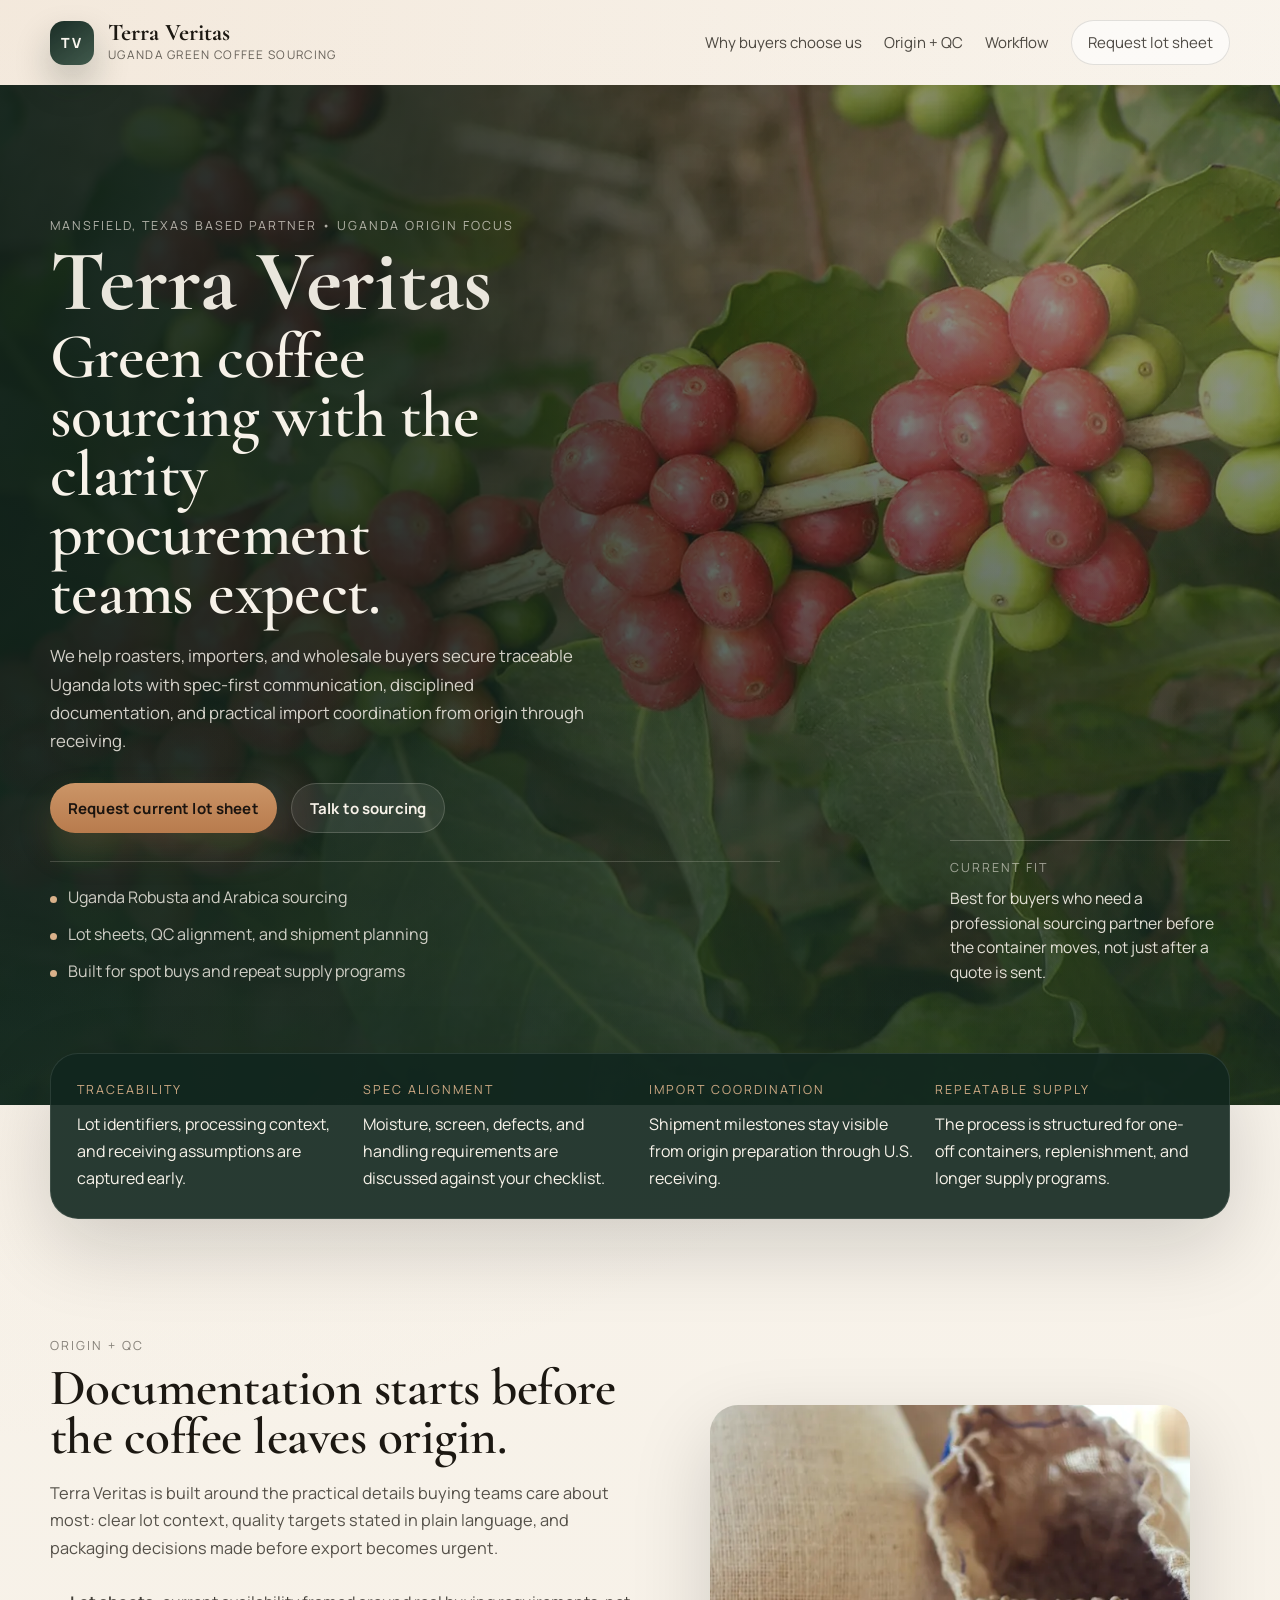
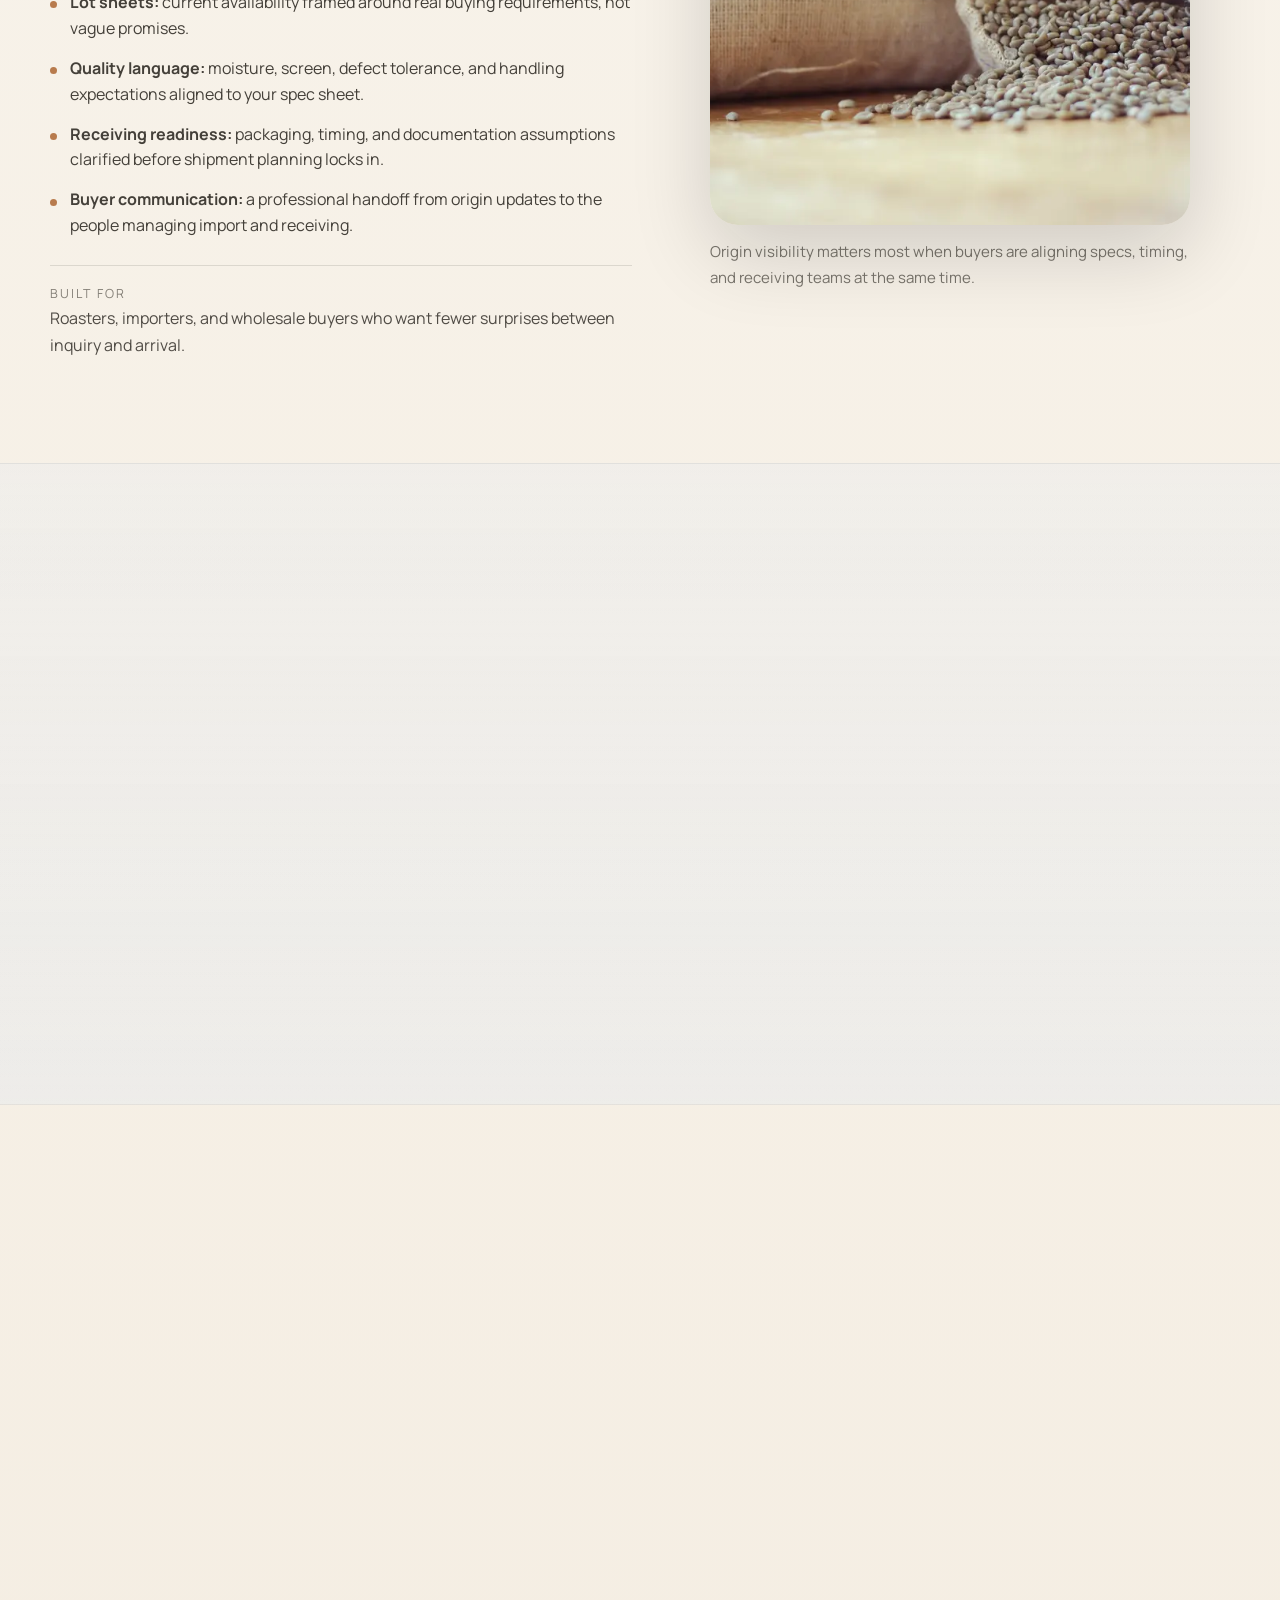
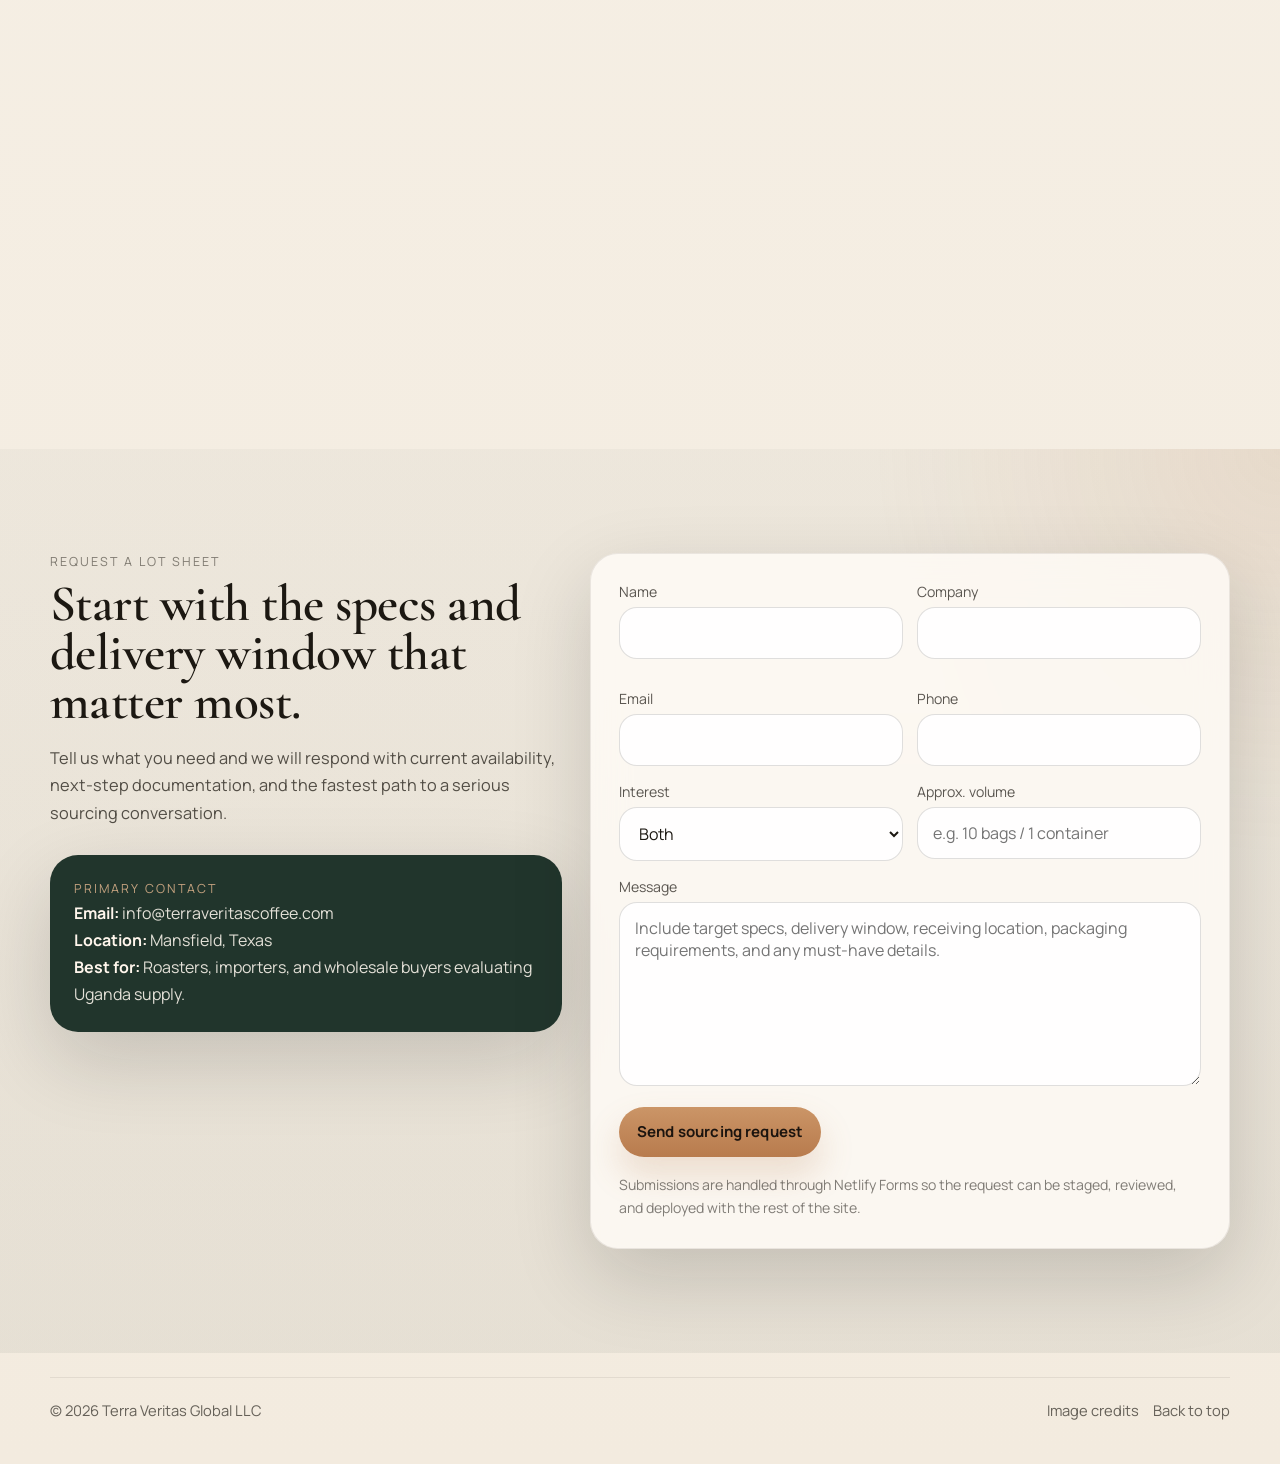
==== commit 0db00230: "fix(forms): harden Netlify form detection" ====
--- a/index.html
+++ b/index.html
@@ -287,6 +287,7 @@
           name="lot-request"
           method="POST"
           action="/thanks.html"
+          netlify
           data-netlify="true"
           netlify-honeypot="companySite"
           data-entry-point-default="Contact section"
@@ -374,6 +375,19 @@
     </footer>
   </main>
 
+  <form name="lot-request" netlify netlify-honeypot="companySite" hidden>
+    <input type="text" name="name" />
+    <input type="text" name="company" />
+    <input type="email" name="email" />
+    <input type="tel" name="phone" />
+    <input type="text" name="interest" />
+    <input type="text" name="volume" />
+    <textarea name="message"></textarea>
+    <input type="text" name="companySite" />
+    <input type="text" name="sourcePage" />
+    <input type="text" name="entryPoint" />
+  </form>
+
   <div class="modal hidden" id="lotModal" aria-hidden="true" role="dialog" aria-modal="true" aria-labelledby="lotModalTitle">
     <div class="modal-backdrop" data-close-lot-modal></div>
 
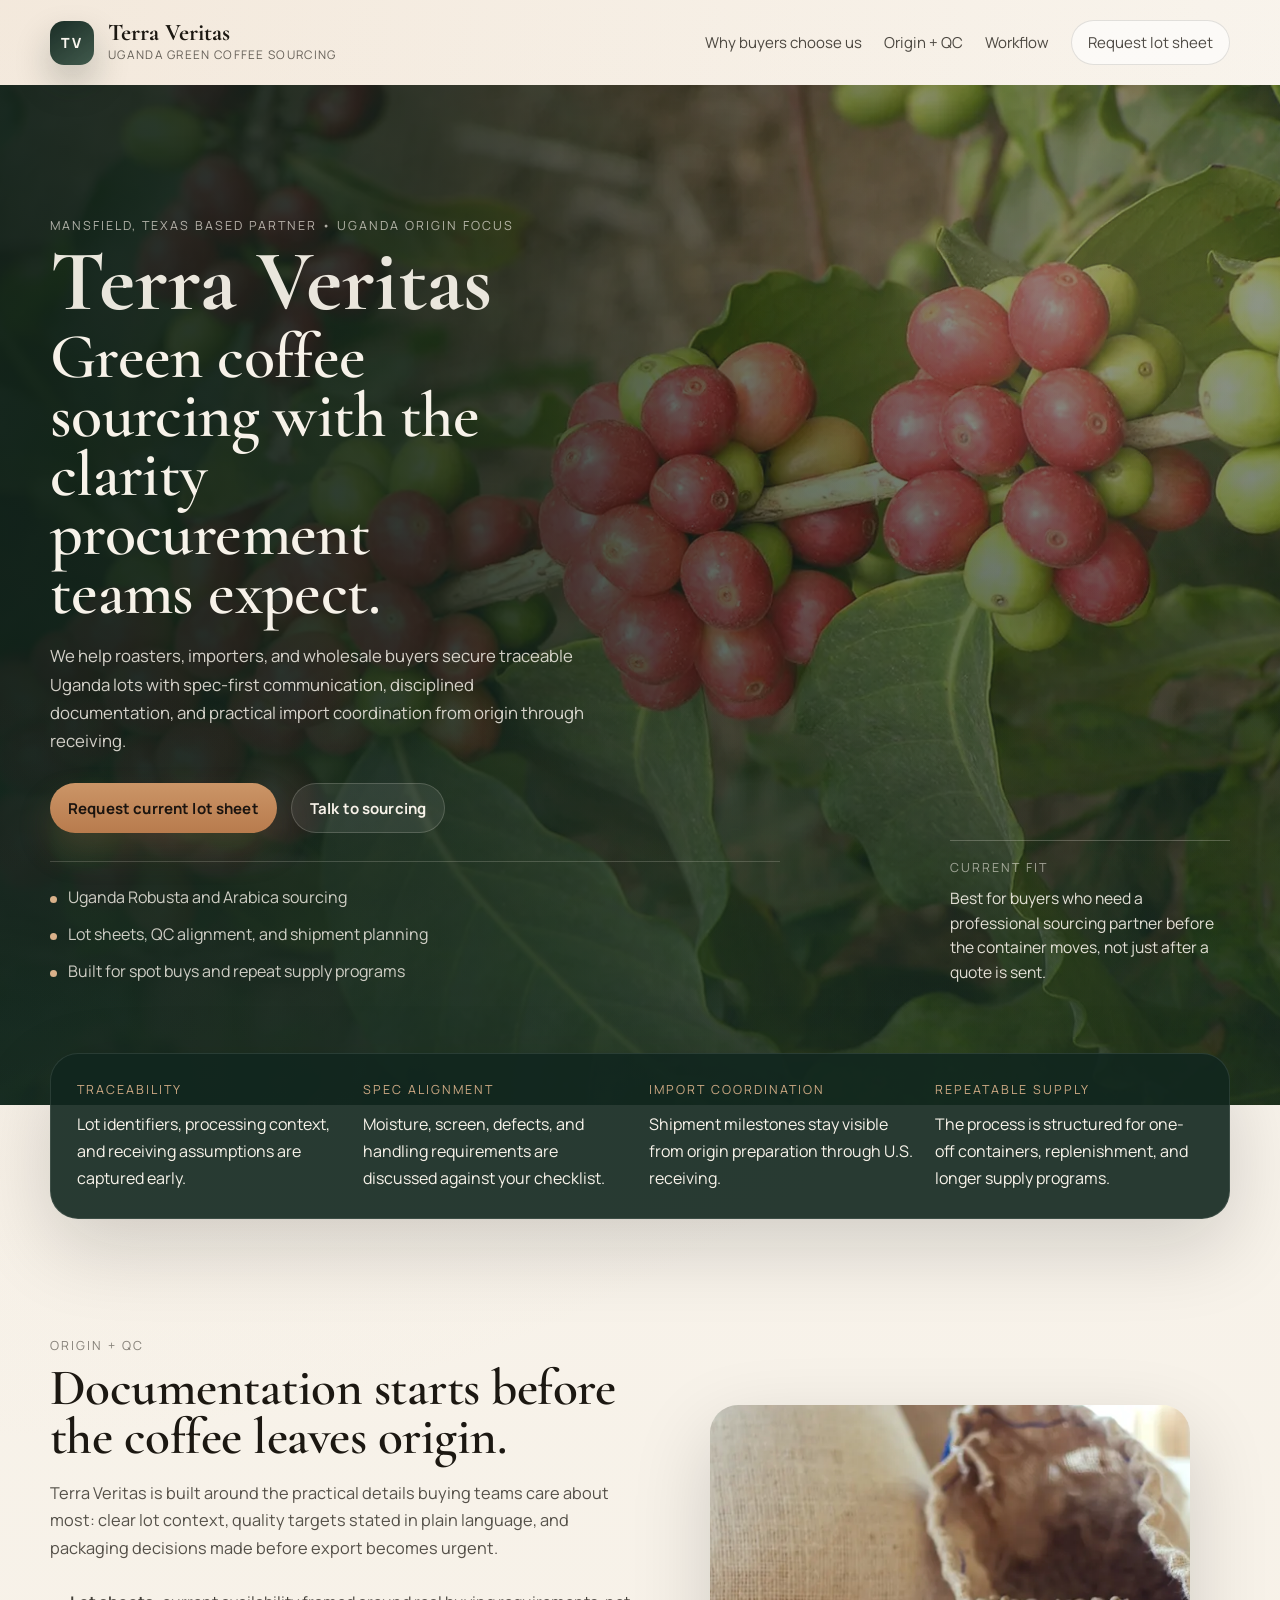
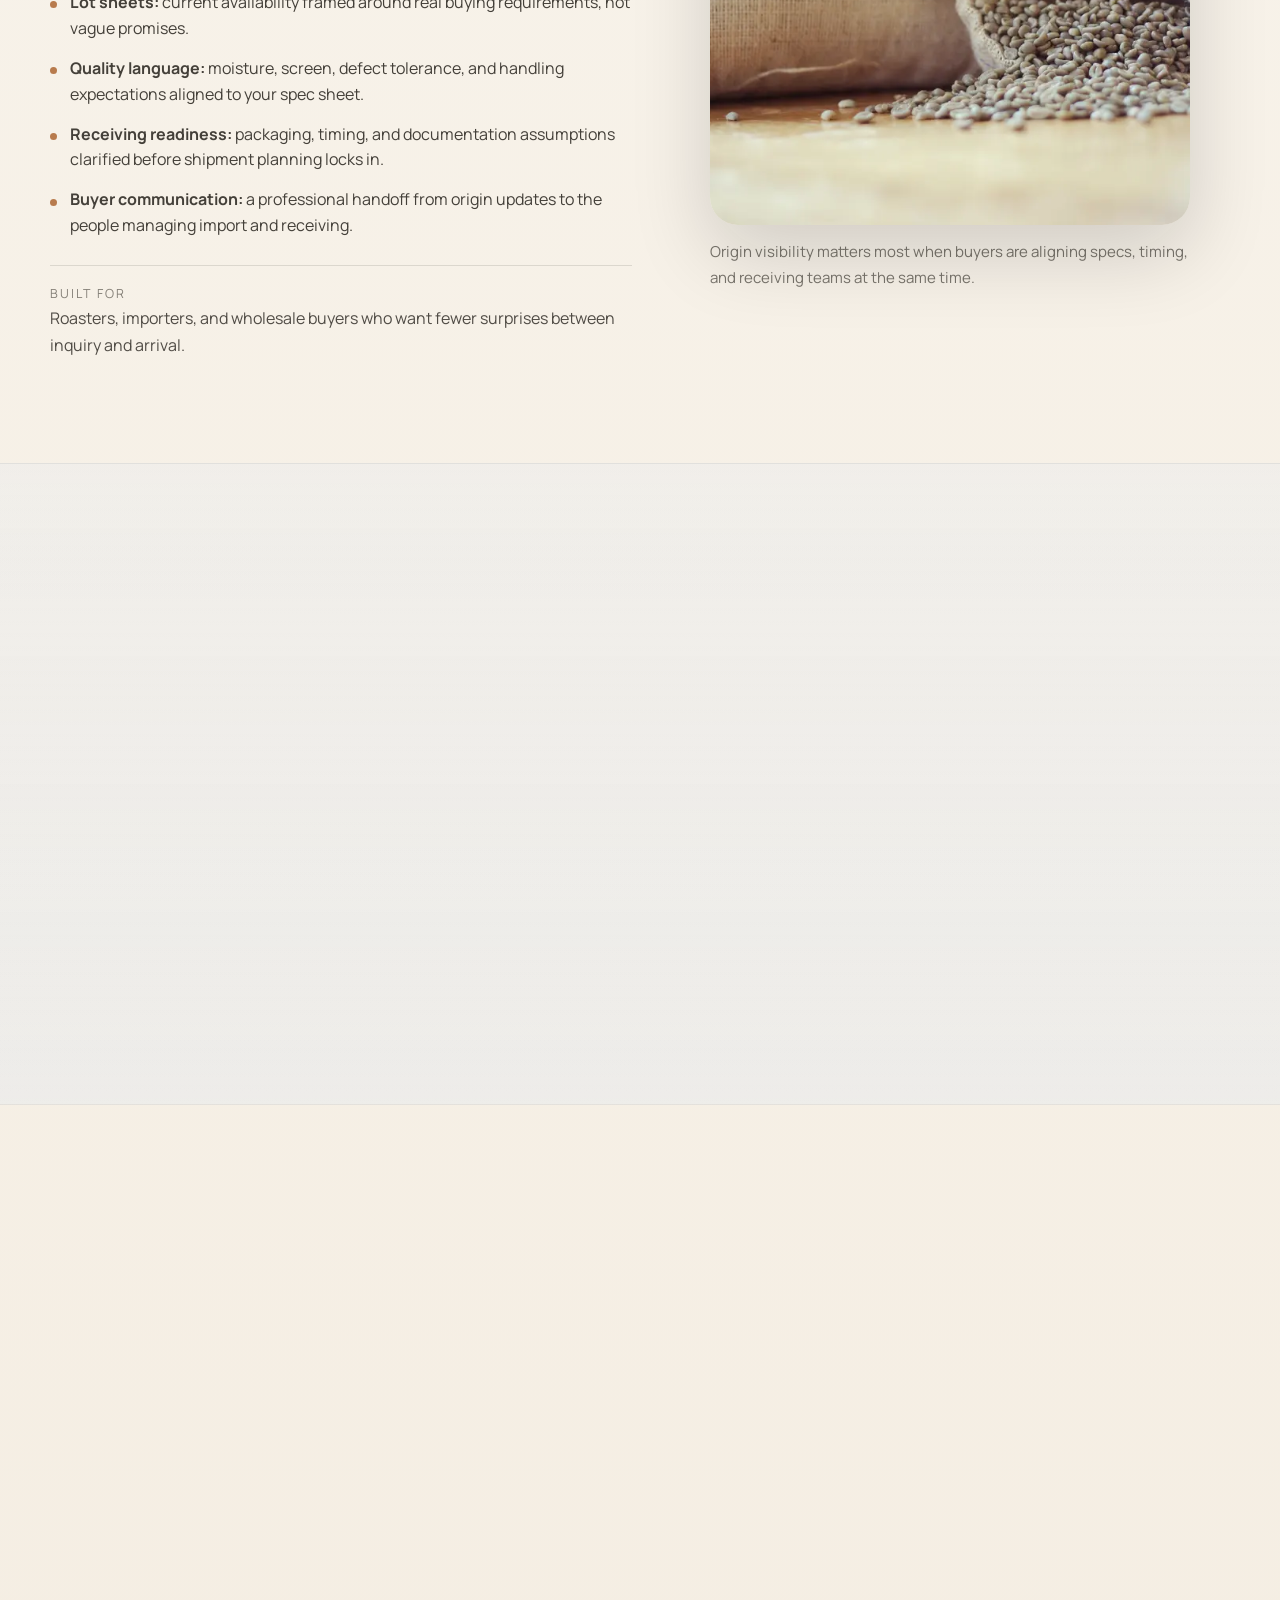
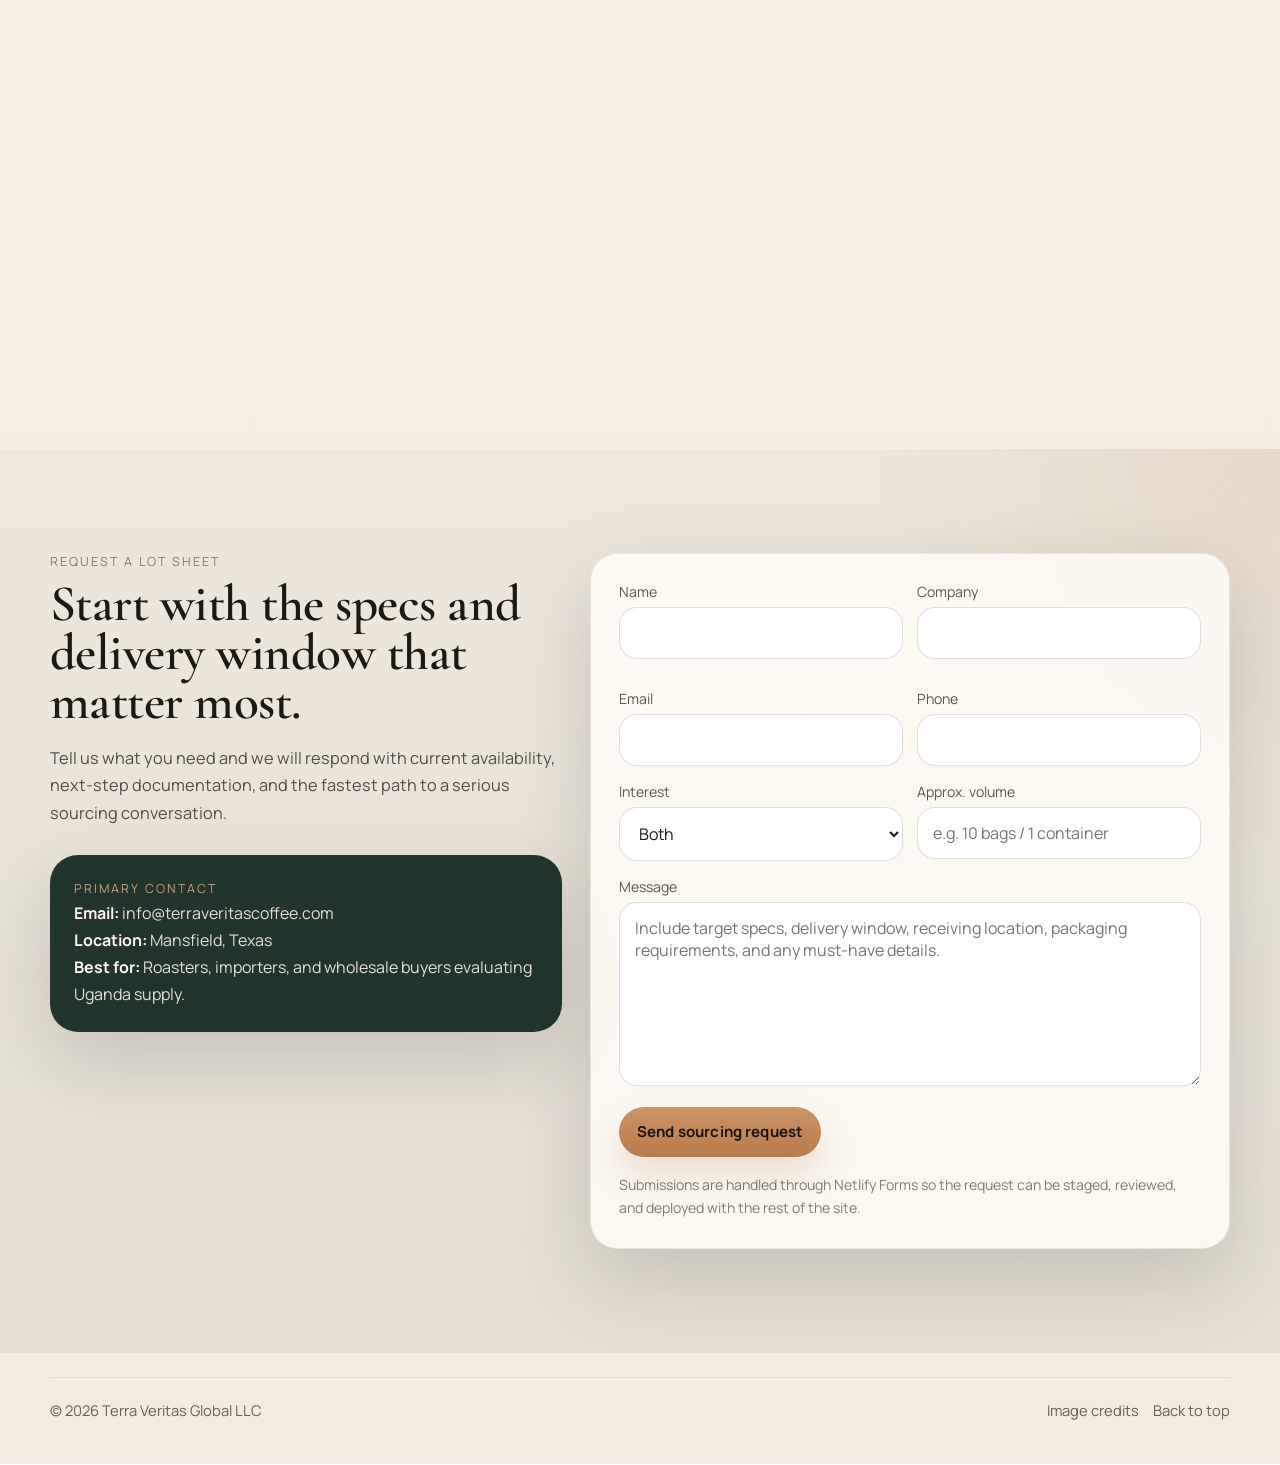
==== commit 700f536c: "fix(branding): add site favicon" ====
--- a/index.html
+++ b/index.html
@@ -25,6 +25,7 @@
     imagesizes="100vw"
   />
 
+  <link rel="icon" href="assets/favicon.svg" type="image/svg+xml" />
   <link rel="stylesheet" href="styles.css" />
 </head>
 
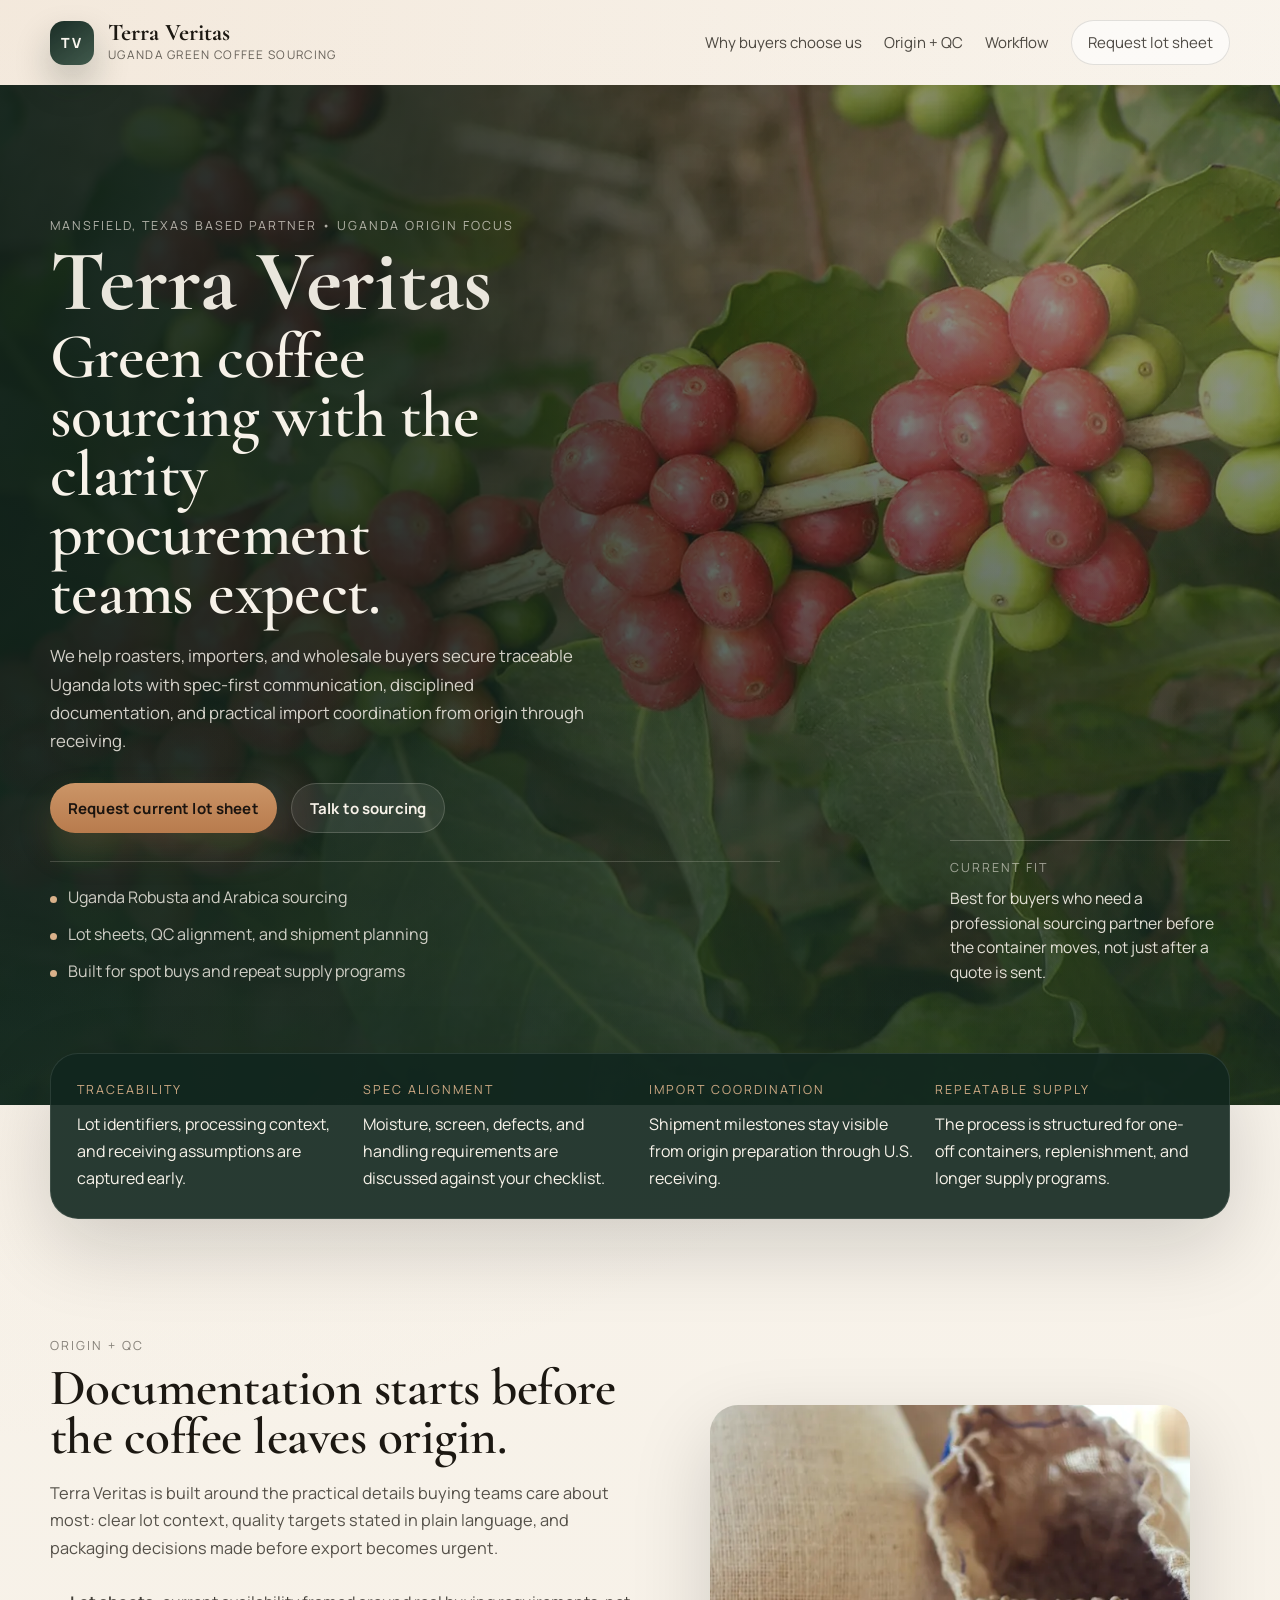
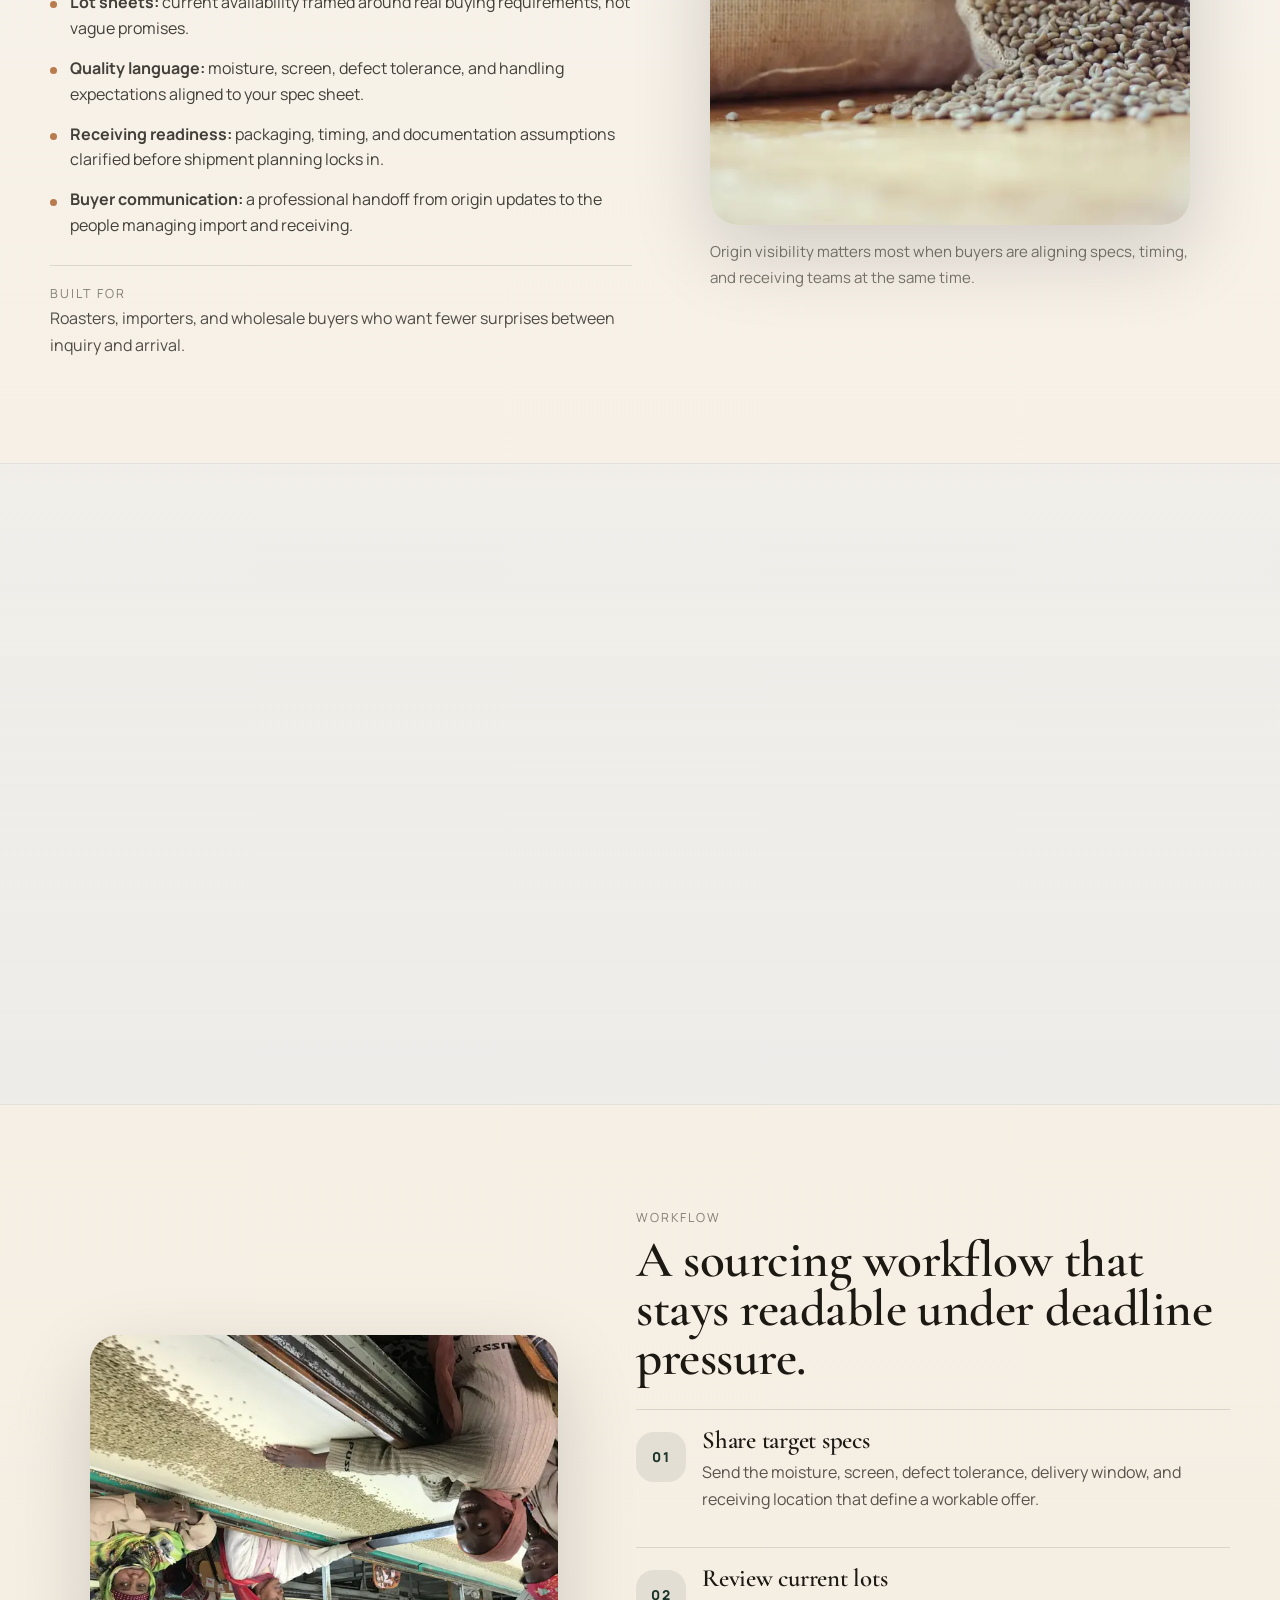
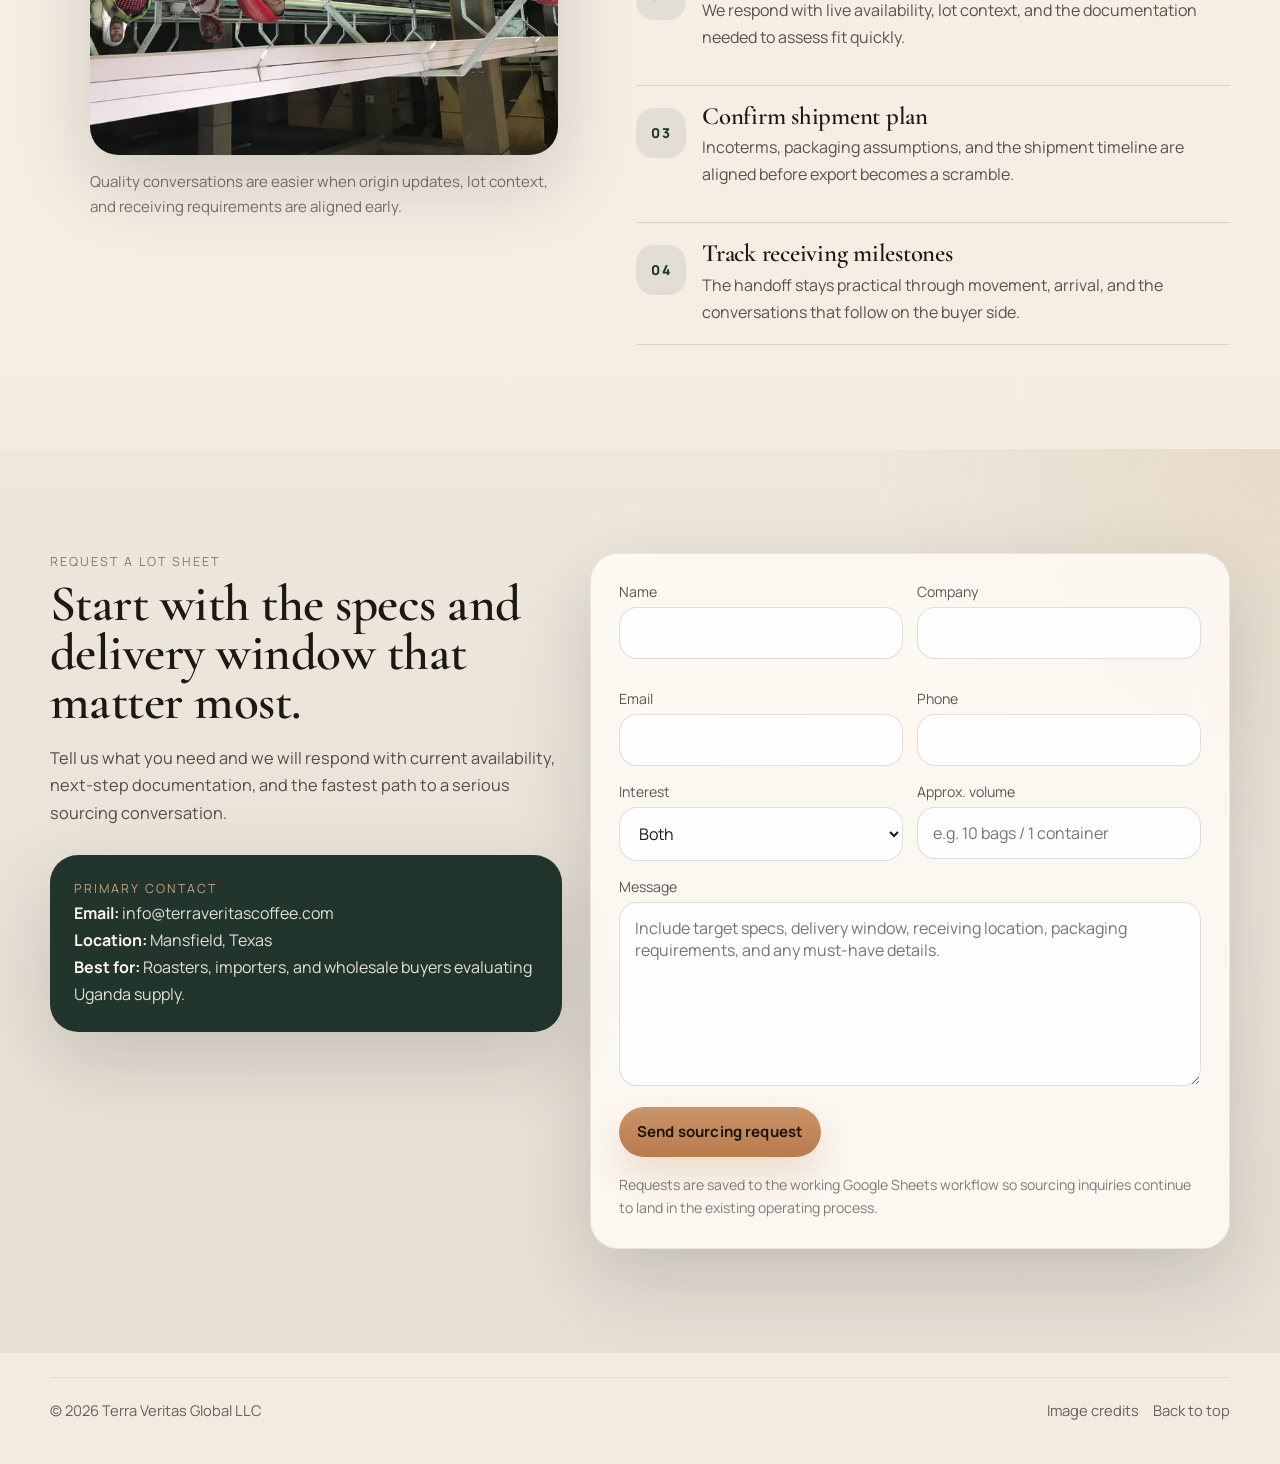
==== commit 9c7080e9: "fix(forms): restore google sheets submission" ====
--- a/index.html
+++ b/index.html
@@ -287,15 +287,12 @@
           id="contactForm"
           name="lot-request"
           method="POST"
-          action="/thanks.html"
-          netlify
-          data-netlify="true"
-          netlify-honeypot="companySite"
+          action="https://script.google.com/macros/s/AKfycbwHmh5M1djkyYfTSG8GG9bxrVi9Zgl_BJSHnB9tq_i_1Hc3linU95PYoQX9bsS0dhWL/exec"
+          data-sheet-endpoint="https://script.google.com/macros/s/AKfycbwHmh5M1djkyYfTSG8GG9bxrVi9Zgl_BJSHnB9tq_i_1Hc3linU95PYoQX9bsS0dhWL/exec"
           data-entry-point-default="Contact section"
           data-entry-point-modal="Lot sheet modal"
           data-reveal
         >
-          <input type="hidden" name="form-name" value="lot-request" />
           <input type="hidden" name="sourcePage" id="sourcePage" value="" />
           <input type="hidden" name="entryPoint" id="entryPoint" value="Contact section" />
 
@@ -359,7 +356,7 @@
           </div>
 
           <p class="fineprint">
-            Submissions are handled through Netlify Forms so the request can be staged, reviewed, and deployed with the rest of the site.
+            Requests are saved to the working Google Sheets workflow so sourcing inquiries continue to land in the existing operating process.
           </p>
         </form>
       </div>
@@ -375,19 +372,6 @@
       </div>
     </footer>
   </main>
-
-  <form name="lot-request" netlify netlify-honeypot="companySite" hidden>
-    <input type="text" name="name" />
-    <input type="text" name="company" />
-    <input type="email" name="email" />
-    <input type="tel" name="phone" />
-    <input type="text" name="interest" />
-    <input type="text" name="volume" />
-    <textarea name="message"></textarea>
-    <input type="text" name="companySite" />
-    <input type="text" name="sourcePage" />
-    <input type="text" name="entryPoint" />
-  </form>
 
   <div class="modal hidden" id="lotModal" aria-hidden="true" role="dialog" aria-modal="true" aria-labelledby="lotModalTitle">
     <div class="modal-backdrop" data-close-lot-modal></div>
@@ -429,7 +413,7 @@
   </div>
 
   <noscript>
-    <div class="noscript">JavaScript is only needed for the lot-sheet shortcut. The contact form still works below.</div>
+    <div class="noscript">JavaScript is required for the lot-sheet shortcut and for submitting the contact form to the Google Sheets workflow.</div>
   </noscript>
 
   <script src="app.js"></script>
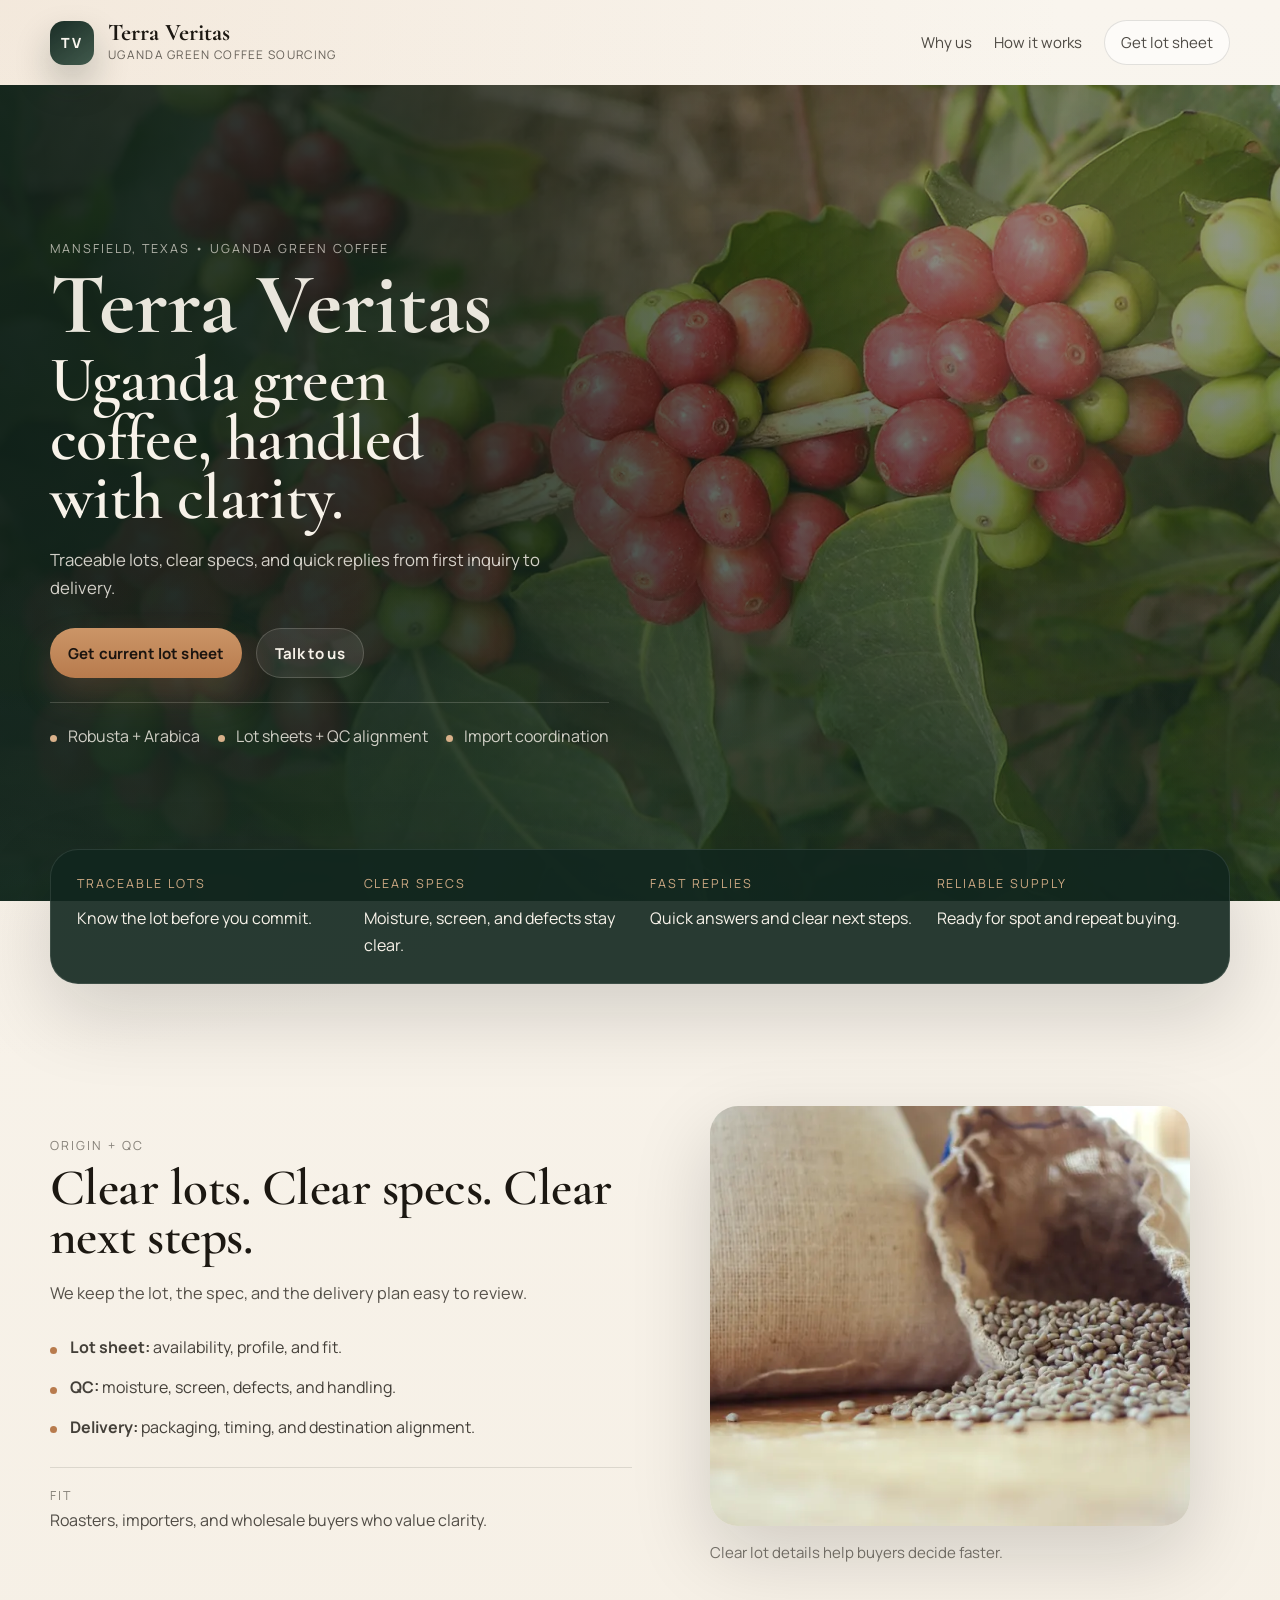
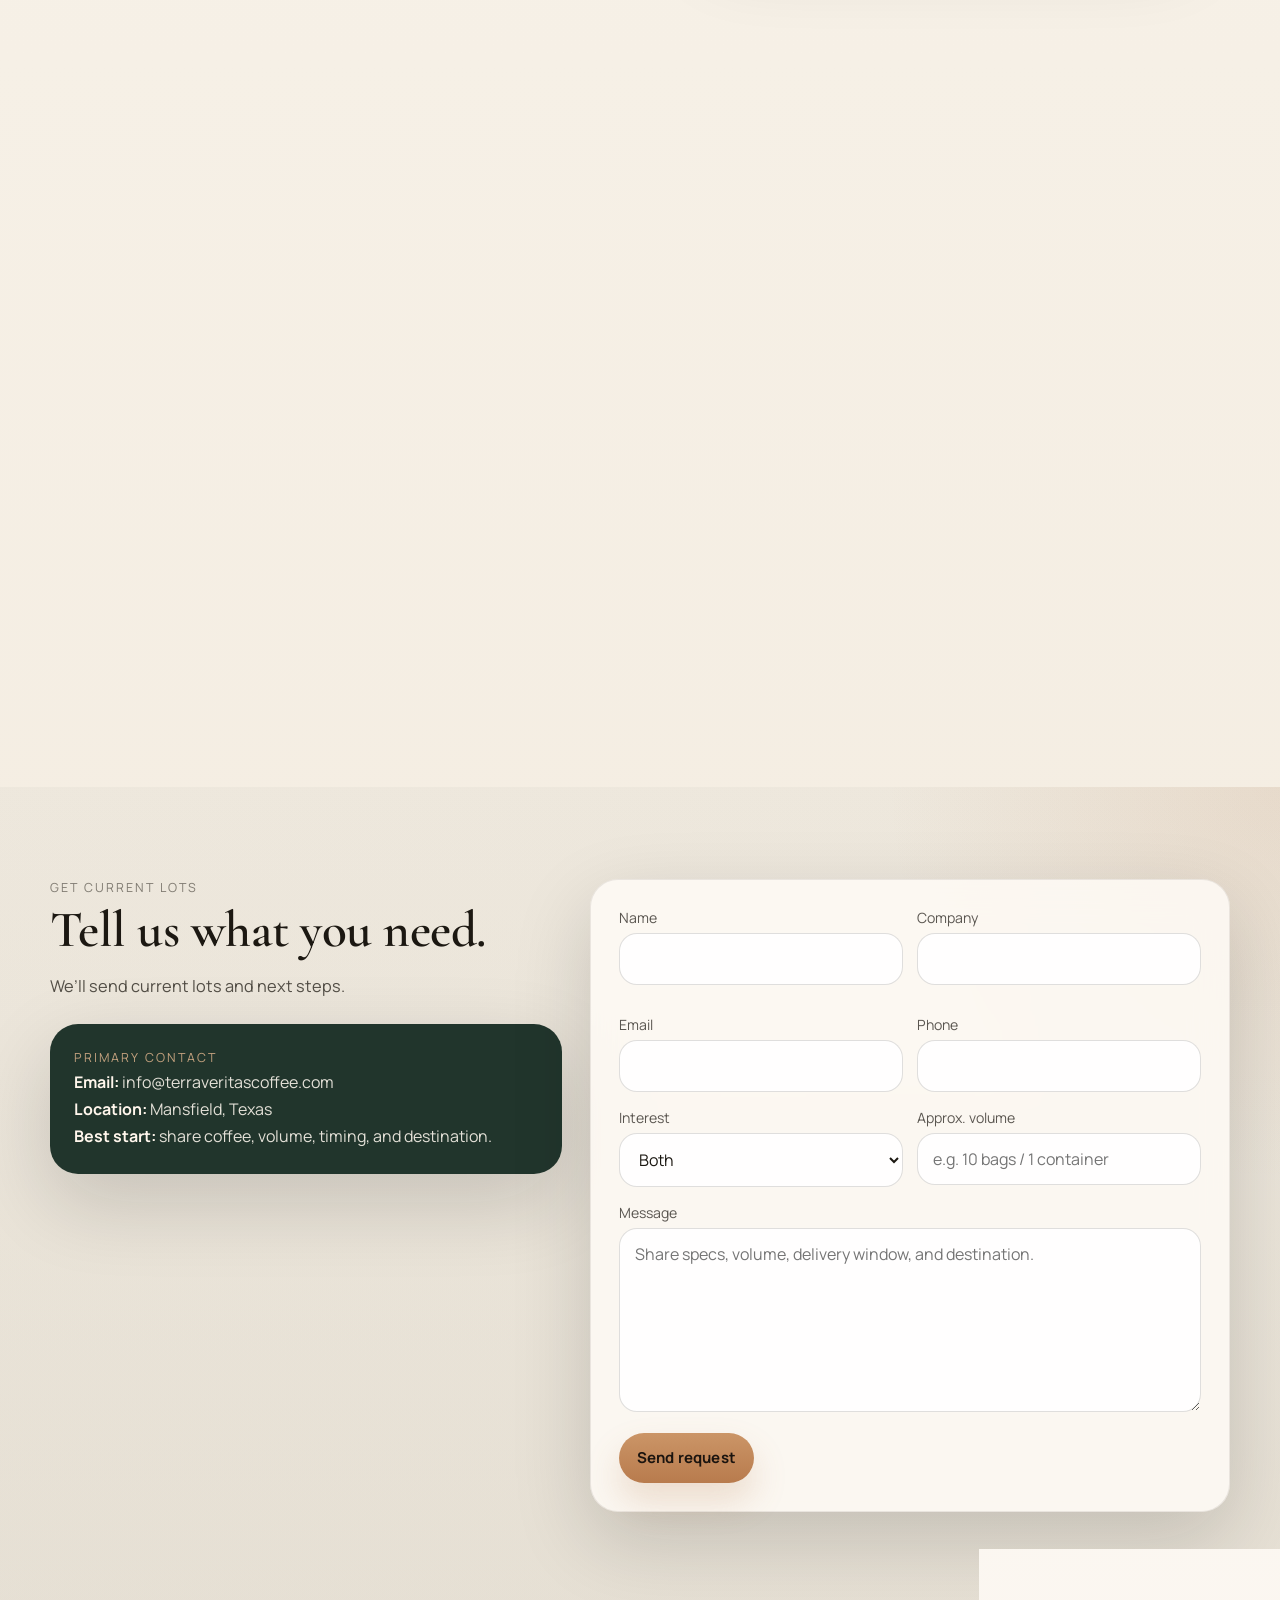
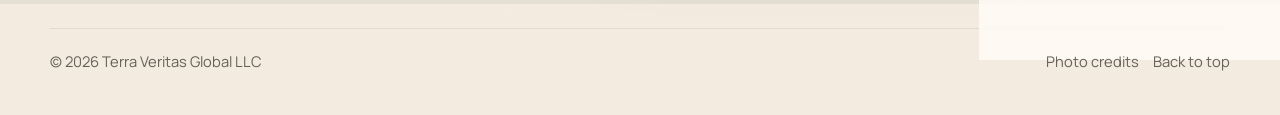
==== commit 57b85894: "fix(landing): tighten copy and refresh sourcing imagery" ====
--- a/index.html
+++ b/index.html
@@ -6,7 +6,7 @@
   <title>Terra Veritas | Uganda Green Coffee Sourcing</title>
   <meta
     name="description"
-    content="Terra Veritas helps roasters, importers, and wholesale buyers secure traceable Uganda green coffee with spec alignment, documentation discipline, and practical import coordination."
+    content="Traceable Uganda green coffee with clear specs, quick replies, and clear next steps."
   />
   <meta name="theme-color" content="#11261e" />
 
@@ -41,10 +41,9 @@
       </a>
 
       <nav class="nav" aria-label="Primary">
-        <a href="#proof">Why buyers choose us</a>
-        <a href="#origin">Origin + QC</a>
-        <a href="#process">Workflow</a>
-        <a href="#contact" class="nav-cta">Request lot sheet</a>
+        <a href="#proof">Why us</a>
+        <a href="#process">How it works</a>
+        <a href="#contact" class="nav-cta">Get lot sheet</a>
       </nav>
 
       <button class="nav-toggle" type="button" data-nav-toggle aria-expanded="false" aria-controls="mobileNav">
@@ -55,10 +54,9 @@
     </div>
 
     <div class="mobile-nav" id="mobileNav" data-mobilemenu hidden>
-      <a href="#proof">Why buyers choose us</a>
-      <a href="#origin">Origin + QC</a>
-      <a href="#process">Workflow</a>
-      <a href="#contact">Request lot sheet</a>
+      <a href="#proof">Why us</a>
+      <a href="#process">How it works</a>
+      <a href="#contact">Get lot sheet</a>
     </div>
   </header>
 
@@ -85,28 +83,23 @@
 
       <div class="container hero-shell">
         <div class="hero-copy" data-reveal>
-          <p class="eyebrow">Mansfield, Texas based partner • Uganda origin focus</p>
+          <p class="eyebrow">Mansfield, Texas • Uganda green coffee</p>
           <p class="hero-brand">Terra Veritas</p>
-          <h1>Green coffee sourcing with the clarity procurement teams expect.</h1>
+          <h1>Uganda green coffee, handled with clarity.</h1>
           <p class="lead">
-            We help roasters, importers, and wholesale buyers secure traceable Uganda lots with spec-first communication, disciplined documentation, and practical import coordination from origin through receiving.
+            Traceable lots, clear specs, and quick replies from first inquiry to delivery.
           </p>
           <div class="hero-actions">
             <button class="btn primary" type="button" data-open-lot-modal>
-              Request current lot sheet
+              Get current lot sheet
             </button>
-            <a class="btn secondary" href="#contact">Talk to sourcing</a>
+            <a class="btn secondary" href="#contact">Talk to us</a>
           </div>
           <ul class="hero-markers" aria-label="Key capabilities">
-            <li>Uganda Robusta and Arabica sourcing</li>
-            <li>Lot sheets, QC alignment, and shipment planning</li>
-            <li>Built for spot buys and repeat supply programs</li>
+            <li>Robusta + Arabica</li>
+            <li>Lot sheets + QC alignment</li>
+            <li>Import coordination</li>
           </ul>
-        </div>
-
-        <div class="hero-aside" data-reveal>
-          <p class="aside-label">Current fit</p>
-          <p class="aside-copy">Best for buyers who need a professional sourcing partner before the container moves, not just after a quote is sent.</p>
         </div>
       </div>
     </section>
@@ -114,20 +107,20 @@
     <section class="proof-band" id="proof">
       <div class="container proof-grid" data-reveal>
         <article class="proof-item">
-          <p class="proof-label">Traceability</p>
-          <p>Lot identifiers, processing context, and receiving assumptions are captured early.</p>
+          <p class="proof-label">Traceable lots</p>
+          <p>Know the lot before you commit.</p>
         </article>
         <article class="proof-item">
-          <p class="proof-label">Spec alignment</p>
-          <p>Moisture, screen, defects, and handling requirements are discussed against your checklist.</p>
+          <p class="proof-label">Clear specs</p>
+          <p>Moisture, screen, and defects stay clear.</p>
         </article>
         <article class="proof-item">
-          <p class="proof-label">Import coordination</p>
-          <p>Shipment milestones stay visible from origin preparation through U.S. receiving.</p>
+          <p class="proof-label">Fast replies</p>
+          <p>Quick answers and clear next steps.</p>
         </article>
         <article class="proof-item">
-          <p class="proof-label">Repeatable supply</p>
-          <p>The process is structured for one-off containers, replenishment, and longer supply programs.</p>
+          <p class="proof-label">Reliable supply</p>
+          <p>Ready for spot and repeat buying.</p>
         </article>
       </div>
     </section>
@@ -136,19 +129,18 @@
       <div class="container section-split">
         <div class="section-copy" data-reveal>
           <p class="section-eyebrow">Origin + QC</p>
-          <h2>Documentation starts before the coffee leaves origin.</h2>
+          <h2>Clear lots. Clear specs. Clear next steps.</h2>
           <p class="section-lead">
-            Terra Veritas is built around the practical details buying teams care about most: clear lot context, quality targets stated in plain language, and packaging decisions made before export becomes urgent.
+            We keep the lot, the spec, and the delivery plan easy to review.
           </p>
           <ul class="detail-list">
-            <li><span>Lot sheets:</span> current availability framed around real buying requirements, not vague promises.</li>
-            <li><span>Quality language:</span> moisture, screen, defect tolerance, and handling expectations aligned to your spec sheet.</li>
-            <li><span>Receiving readiness:</span> packaging, timing, and documentation assumptions clarified before shipment planning locks in.</li>
-            <li><span>Buyer communication:</span> a professional handoff from origin updates to the people managing import and receiving.</li>
+            <li><span>Lot sheet:</span> availability, profile, and fit.</li>
+            <li><span>QC:</span> moisture, screen, defects, and handling.</li>
+            <li><span>Delivery:</span> packaging, timing, and destination alignment.</li>
           </ul>
           <div class="editorial-note">
-            <p class="note-label">Built for</p>
-            <p>Roasters, importers, and wholesale buyers who want fewer surprises between inquiry and arrival.</p>
+            <p class="note-label">Fit</p>
+            <p>Roasters, importers, and wholesale buyers who value clarity.</p>
           </div>
         </div>
 
@@ -170,44 +162,14 @@
               decoding="async"
             />
           </picture>
-          <figcaption>Origin visibility matters most when buyers are aligning specs, timing, and receiving teams at the same time.</figcaption>
+          <figcaption>Clear lot details help buyers decide faster.</figcaption>
         </figure>
-      </div>
-    </section>
-
-    <section class="section section-alt" id="programs">
-      <div class="container">
-        <div class="section-head" data-reveal>
-          <p class="section-eyebrow">Buyer fit</p>
-          <h2>Structured for both immediate buying and longer-term supply planning.</h2>
-          <p class="section-lead narrow">
-            The sourcing conversation changes depending on whether you are filling a near-term need or building a repeatable program. The process should support both.
-          </p>
-        </div>
-
-        <div class="program-grid" data-reveal>
-          <article class="program-item">
-            <p class="program-index">01</p>
-            <h3>Spot requirements</h3>
-            <p>For buyers who need current availability, fast documentation, and direct discussion around target specs and shipment timing.</p>
-          </article>
-          <article class="program-item">
-            <p class="program-index">02</p>
-            <h3>Replenishment planning</h3>
-            <p>For repeat buyers who want more predictable lot conversation, lead-time awareness, and fewer rushed decisions at origin.</p>
-          </article>
-          <article class="program-item">
-            <p class="program-index">03</p>
-            <h3>Importer coordination</h3>
-            <p>For teams that need a sourcing partner who communicates clearly with logistics, receiving, and quality stakeholders on the U.S. side.</p>
-          </article>
-        </div>
       </div>
     </section>
 
     <section class="section" id="process">
       <div class="container section-split reverse">
-        <figure class="section-media" data-reveal>
+        <figure class="section-media process-media" data-reveal>
           <picture>
             <source
               type="image/webp"
@@ -218,46 +180,46 @@
               src="assets/img/quality-sorting-1400.jpg"
               srcset="assets/img/quality-sorting-800.jpg 800w, assets/img/quality-sorting-1400.jpg 1400w, assets/img/quality-sorting-2200.jpg 2200w"
               sizes="(max-width: 980px) 100vw, 44vw"
-              alt="Women checking coffee quality before shipment"
+              alt="Ugandan coffee grower harvesting ripe coffee cherries"
               width="2200"
-              height="1650"
+              height="1467"
               loading="lazy"
               decoding="async"
             />
           </picture>
-          <figcaption>Quality conversations are easier when origin updates, lot context, and receiving requirements are aligned early.</figcaption>
+          <figcaption>Good origin relationships keep things moving.</figcaption>
         </figure>
 
         <div class="section-copy" data-reveal>
-          <p class="section-eyebrow">Workflow</p>
-          <h2>A sourcing workflow that stays readable under deadline pressure.</h2>
+          <p class="section-eyebrow">How it works</p>
+          <h2>A clear, easy workflow.</h2>
           <div class="timeline">
             <div class="timeline-step">
               <span class="timeline-number">01</span>
               <div>
-                <h3>Share target specs</h3>
-                <p>Send the moisture, screen, defect tolerance, delivery window, and receiving location that define a workable offer.</p>
+                <h3>Share your specs</h3>
+                <p>Tell us coffee, volume, timing, and destination.</p>
               </div>
             </div>
             <div class="timeline-step">
               <span class="timeline-number">02</span>
               <div>
                 <h3>Review current lots</h3>
-                <p>We respond with live availability, lot context, and the documentation needed to assess fit quickly.</p>
+                <p>We send live availability and the next step.</p>
               </div>
             </div>
             <div class="timeline-step">
               <span class="timeline-number">03</span>
               <div>
-                <h3>Confirm shipment plan</h3>
-                <p>Incoterms, packaging assumptions, and the shipment timeline are aligned before export becomes a scramble.</p>
+                <h3>Align shipment details</h3>
+                <p>We confirm packaging, timing, and terms.</p>
               </div>
             </div>
             <div class="timeline-step">
               <span class="timeline-number">04</span>
               <div>
-                <h3>Track receiving milestones</h3>
-                <p>The handoff stays practical through movement, arrival, and the conversations that follow on the buyer side.</p>
+                <h3>Stay updated</h3>
+                <p>You get clear updates through delivery.</p>
               </div>
             </div>
           </div>
@@ -268,17 +230,17 @@
     <section class="section section-contact" id="contact">
       <div class="container contact-shell">
         <div class="contact-copy" data-reveal>
-          <p class="section-eyebrow">Request a lot sheet</p>
-          <h2>Start with the specs and delivery window that matter most.</h2>
+          <p class="section-eyebrow">Get current lots</p>
+          <h2>Tell us what you need.</h2>
           <p class="section-lead">
-            Tell us what you need and we will respond with current availability, next-step documentation, and the fastest path to a serious sourcing conversation.
+            We’ll send current lots and next steps.
           </p>
 
           <div class="contact-card">
             <p class="contact-label">Primary contact</p>
             <p><strong>Email:</strong> info@terraveritascoffee.com</p>
             <p><strong>Location:</strong> Mansfield, Texas</p>
-            <p><strong>Best for:</strong> Roasters, importers, and wholesale buyers evaluating Uganda supply.</p>
+            <p><strong>Best start:</strong> share coffee, volume, timing, and destination.</p>
           </div>
         </div>
 
@@ -341,7 +303,7 @@
               name="message"
               rows="7"
               required
-              placeholder="Include target specs, delivery window, receiving location, packaging requirements, and any must-have details."
+              placeholder="Share specs, volume, delivery window, and destination."
             ></textarea>
           </div>
 
@@ -351,13 +313,9 @@
           </p>
 
           <div class="form-actions">
-            <button class="btn primary" type="submit" id="sendBtn">Send sourcing request</button>
+            <button class="btn primary" type="submit" id="sendBtn">Send request</button>
             <p class="form-status" data-form-status aria-live="polite"></p>
           </div>
-
-          <p class="fineprint">
-            Requests are saved to the working Google Sheets workflow so sourcing inquiries continue to land in the existing operating process.
-          </p>
         </form>
       </div>
     </section>
@@ -366,7 +324,7 @@
       <div class="container footer-shell">
         <p>© <span id="year"></span> Terra Veritas Global LLC</p>
         <div class="footer-links">
-          <a href="credits.html">Image credits</a>
+          <a href="credits.html">Photo credits</a>
           <a href="#top">Back to top</a>
         </div>
       </div>
@@ -379,14 +337,14 @@
     <div class="modal-panel" role="document">
       <div class="modal-head">
         <div>
-          <p class="section-eyebrow">Current lot sheet</p>
-          <h3 id="lotModalTitle">Prefill the sourcing form</h3>
+          <p class="section-eyebrow">Lot sheet</p>
+          <h3 id="lotModalTitle">Get lot sheet</h3>
         </div>
         <button class="iconbtn" type="button" aria-label="Close" data-close-lot-modal>×</button>
       </div>
 
-      <div class="modal-body">
-        <p class="modal-copy">Choose the coffee interest and optional volume now. We will carry it into the main request form so you can focus on specs and delivery details.</p>
+        <div class="modal-body">
+        <p class="modal-copy">Choose coffee and volume. We’ll start the form for you.</p>
 
         <div class="form-grid compact">
           <div class="field">
@@ -405,7 +363,7 @@
         </div>
 
         <div class="modal-actions">
-          <button class="btn primary" type="button" id="lotContinue">Continue to form</button>
+          <button class="btn primary" type="button" id="lotContinue">Continue</button>
           <button class="btn secondary" type="button" data-close-lot-modal>Cancel</button>
         </div>
       </div>
@@ -413,7 +371,7 @@
   </div>
 
   <noscript>
-    <div class="noscript">JavaScript is required for the lot-sheet shortcut and for submitting the contact form to the Google Sheets workflow.</div>
+    <div class="noscript">JavaScript is required to send the form.</div>
   </noscript>
 
   <script src="app.js"></script>
--- a/styles.css
+++ b/styles.css
@@ -230,7 +230,7 @@
 
 .hero {
   position: relative;
-  min-height: 100svh;
+  min-height: calc(100svh - 84px);
   overflow: clip;
   background: var(--olive-deep);
 }
@@ -268,15 +268,13 @@
   position: relative;
   z-index: 1;
   min-height: calc(100svh - 84px);
-  padding: 132px 0 120px;
-  display: grid;
+  padding: 92px 0 88px;
+  display: flex;
   align-items: center;
-  grid-template-columns: minmax(0, 1.1fr) minmax(260px, 0.42fr);
-  gap: 36px;
 }
 
 .hero-copy {
-  max-width: 730px;
+  max-width: 620px;
   color: #f7f2e9;
 }
 
@@ -284,8 +282,7 @@
 .section-eyebrow,
 .proof-label,
 .note-label,
-.contact-label,
-.aside-label {
+.contact-label {
   margin: 0 0 10px;
   font-size: 0.78rem;
   letter-spacing: 0.16em;
@@ -333,11 +330,9 @@
 .lead,
 .section-lead,
 .proof-item p,
-.program-item p,
 .timeline-step p,
 .contact-card p,
 .form-status,
-.fineprint,
 .editorial-note p,
 .hero-markers li,
 figcaption,
@@ -347,7 +342,7 @@
 
 .lead {
   max-width: 54ch;
-  margin: 20px 0 28px;
+  margin: 18px 0 26px;
   color: rgba(247, 242, 233, 0.84);
   font-size: 1.05rem;
 }
@@ -363,10 +358,11 @@
 }
 
 .hero-markers {
-  display: grid;
-  gap: 10px;
-  padding: 22px 0 0;
-  margin: 28px 0 0;
+  display: flex;
+  flex-wrap: wrap;
+  gap: 10px 18px;
+  padding: 20px 0 0;
+  margin: 24px 0 0;
   list-style: none;
   border-top: 1px solid rgba(247, 242, 233, 0.18);
 }
@@ -388,25 +384,6 @@
   background: var(--copper-soft);
 }
 
-.hero-aside {
-  align-self: end;
-  max-width: 280px;
-  margin-inline-start: auto;
-  padding: 18px 0 0;
-  color: rgba(247, 242, 233, 0.9);
-  border-top: 1px solid rgba(247, 242, 233, 0.24);
-}
-
-.aside-label {
-  color: rgba(247, 242, 233, 0.58);
-}
-
-.aside-copy {
-  margin: 0;
-  font-size: 0.98rem;
-  line-height: 1.58;
-}
-
 .proof-band {
   position: relative;
   z-index: 2;
@@ -417,8 +394,8 @@
 .proof-grid {
   display: grid;
   grid-template-columns: repeat(4, minmax(0, 1fr));
-  gap: 18px;
-  padding: 26px;
+  gap: 20px;
+  padding: 24px 26px;
   border: 1px solid rgba(255, 255, 255, 0.1);
   border-radius: 28px;
   background: rgba(17, 38, 30, 0.9);
@@ -435,7 +412,6 @@
 }
 
 .proof-item p:last-child,
-.program-item p:last-child,
 .timeline-step p,
 .contact-card p,
 .editorial-note p,
@@ -445,20 +421,7 @@
 }
 
 .section {
-  padding: 104px 0;
-}
-
-.section-alt {
-  background:
-    linear-gradient(180deg, rgba(16, 33, 26, 0.04) 0%, rgba(16, 33, 26, 0.06) 100%),
-    linear-gradient(180deg, rgba(255, 255, 255, 0.46), rgba(255, 255, 255, 0.66));
-  border-top: 1px solid rgba(28, 24, 18, 0.06);
-  border-bottom: 1px solid rgba(28, 24, 18, 0.06);
-}
-
-.section-head {
-  max-width: 760px;
-  margin-bottom: 32px;
+  padding: 92px 0;
 }
 
 .section-eyebrow,
@@ -471,10 +434,6 @@
   margin: 18px 0 0;
   color: rgba(28, 24, 18, 0.74);
   font-size: 1.02rem;
-}
-
-.section-lead.narrow {
-  max-width: 58ch;
 }
 
 .section-split {
@@ -545,37 +504,14 @@
   box-shadow: var(--shadow);
 }
 
+.process-media img {
+  object-position: center 22%;
+}
+
 figcaption {
   margin-top: 14px;
   color: rgba(28, 24, 18, 0.58);
   font-size: 0.94rem;
-}
-
-.program-grid {
-  display: grid;
-  grid-template-columns: repeat(3, minmax(0, 1fr));
-  gap: 24px;
-}
-
-.program-item {
-  padding-top: 20px;
-  border-top: 1px solid rgba(28, 24, 18, 0.16);
-}
-
-.program-index {
-  margin: 0 0 14px;
-  color: var(--copper);
-  font-size: 0.9rem;
-  font-weight: 800;
-  letter-spacing: 0.18em;
-}
-
-.program-item h3 {
-  margin-bottom: 10px;
-}
-
-.program-item p {
-  color: rgba(28, 24, 18, 0.76);
 }
 
 .timeline {
@@ -644,7 +580,7 @@
 }
 
 .contact-card {
-  margin-top: 28px;
+  margin-top: 24px;
   padding: 24px;
   background: rgba(17, 38, 30, 0.92);
   color: rgba(248, 243, 234, 0.9);
@@ -768,12 +704,6 @@
   color: var(--olive-soft);
 }
 
-.fineprint {
-  margin: 16px 0 0;
-  color: rgba(28, 24, 18, 0.55);
-  font-size: 0.88rem;
-}
-
 .footer {
   padding: 24px 0 44px;
 }
@@ -978,8 +908,7 @@
 }
 
 @media (max-width: 1080px) {
-  .proof-grid,
-  .program-grid {
+  .proof-grid {
     grid-template-columns: repeat(2, minmax(0, 1fr));
   }
 
@@ -993,7 +922,6 @@
 }
 
 @media (max-width: 980px) {
-  .hero-shell,
   .section-split,
   .section-split.reverse {
     grid-template-columns: 1fr;
@@ -1005,12 +933,7 @@
 
   .hero-shell {
     min-height: auto;
-    padding: 96px 0 90px;
-  }
-
-  .hero-aside {
-    margin-inline-start: 0;
-    max-width: 520px;
+    padding: 88px 0 82px;
   }
 
   .hero-media img {
@@ -1027,6 +950,10 @@
 
   .section-media img {
     min-height: 320px;
+  }
+
+  .process-media img {
+    object-position: center 18%;
   }
 }
 
@@ -1040,7 +967,6 @@
   }
 
   .proof-grid,
-  .program-grid,
   .form-grid {
     grid-template-columns: 1fr;
   }
@@ -1067,7 +993,7 @@
   }
 
   .hero-shell {
-    padding: 90px 0 82px;
+    padding: 78px 0 74px;
   }
 
   .hero-brand {
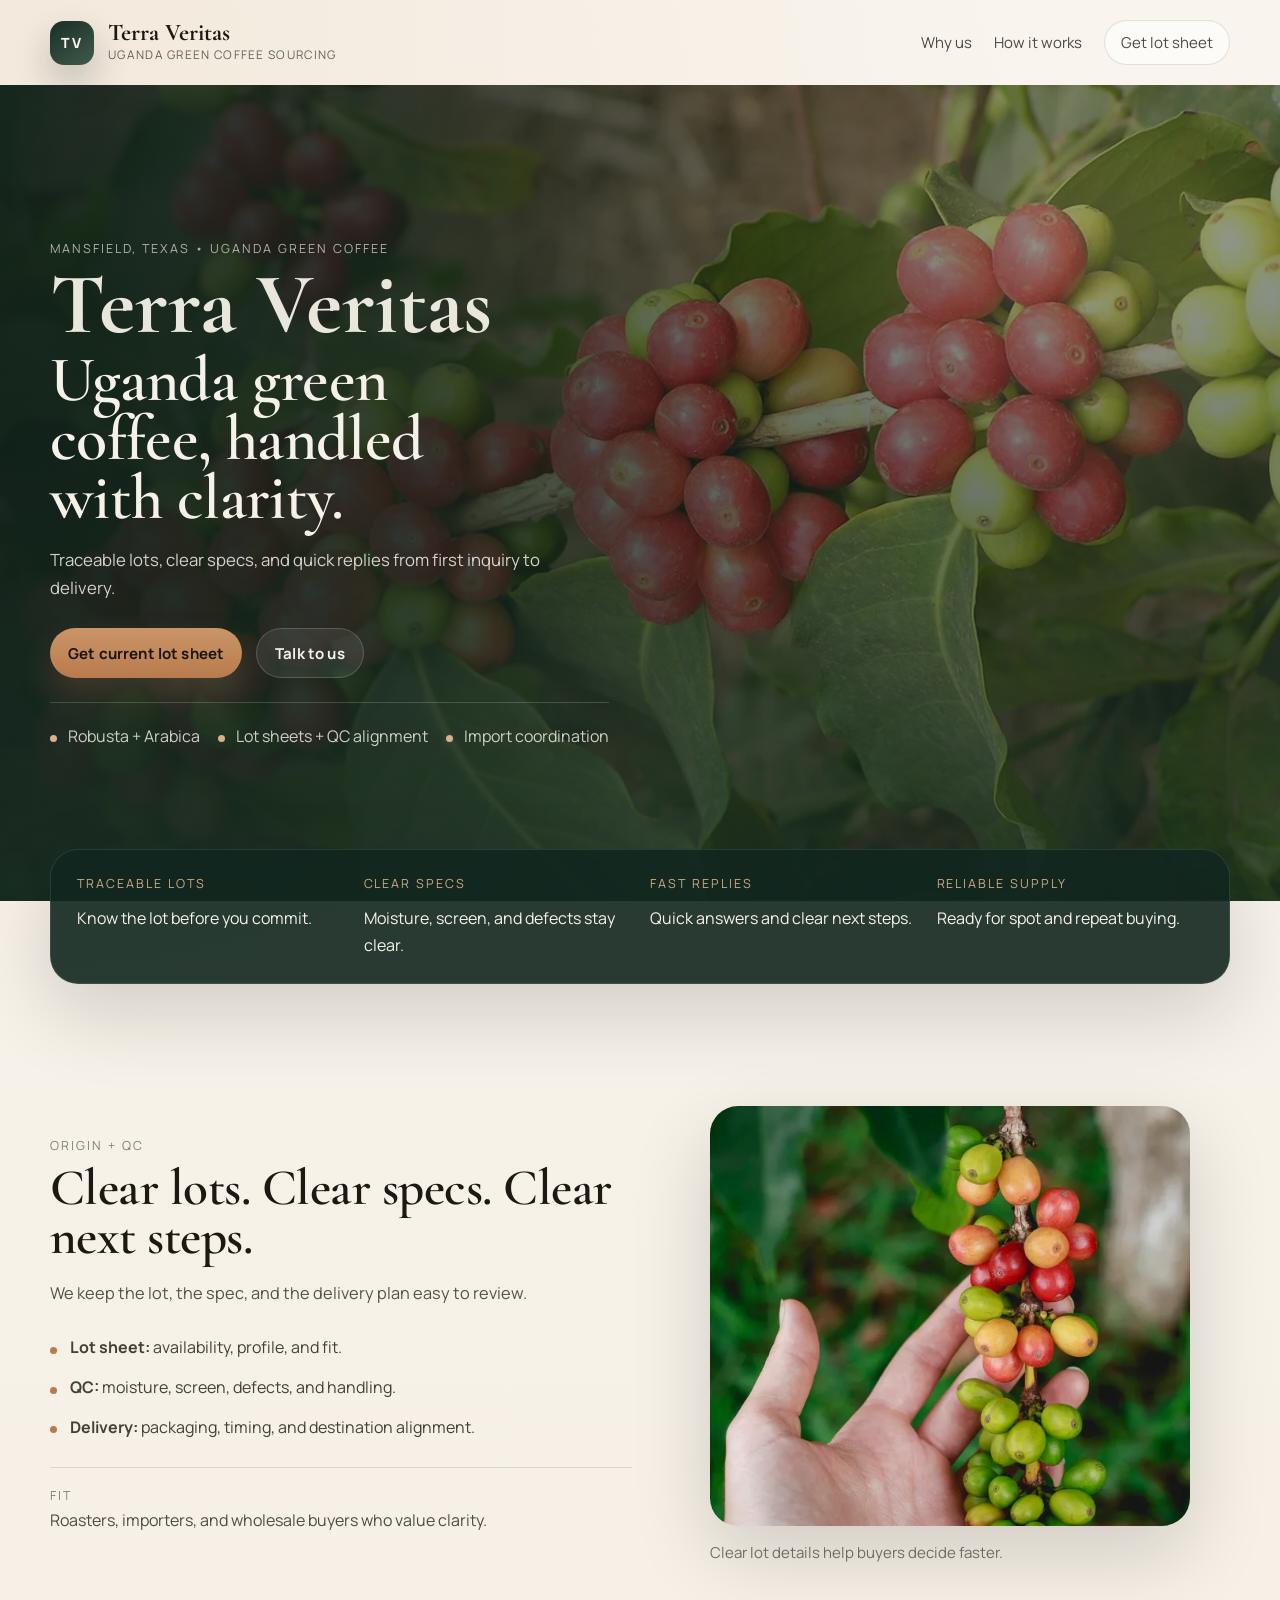
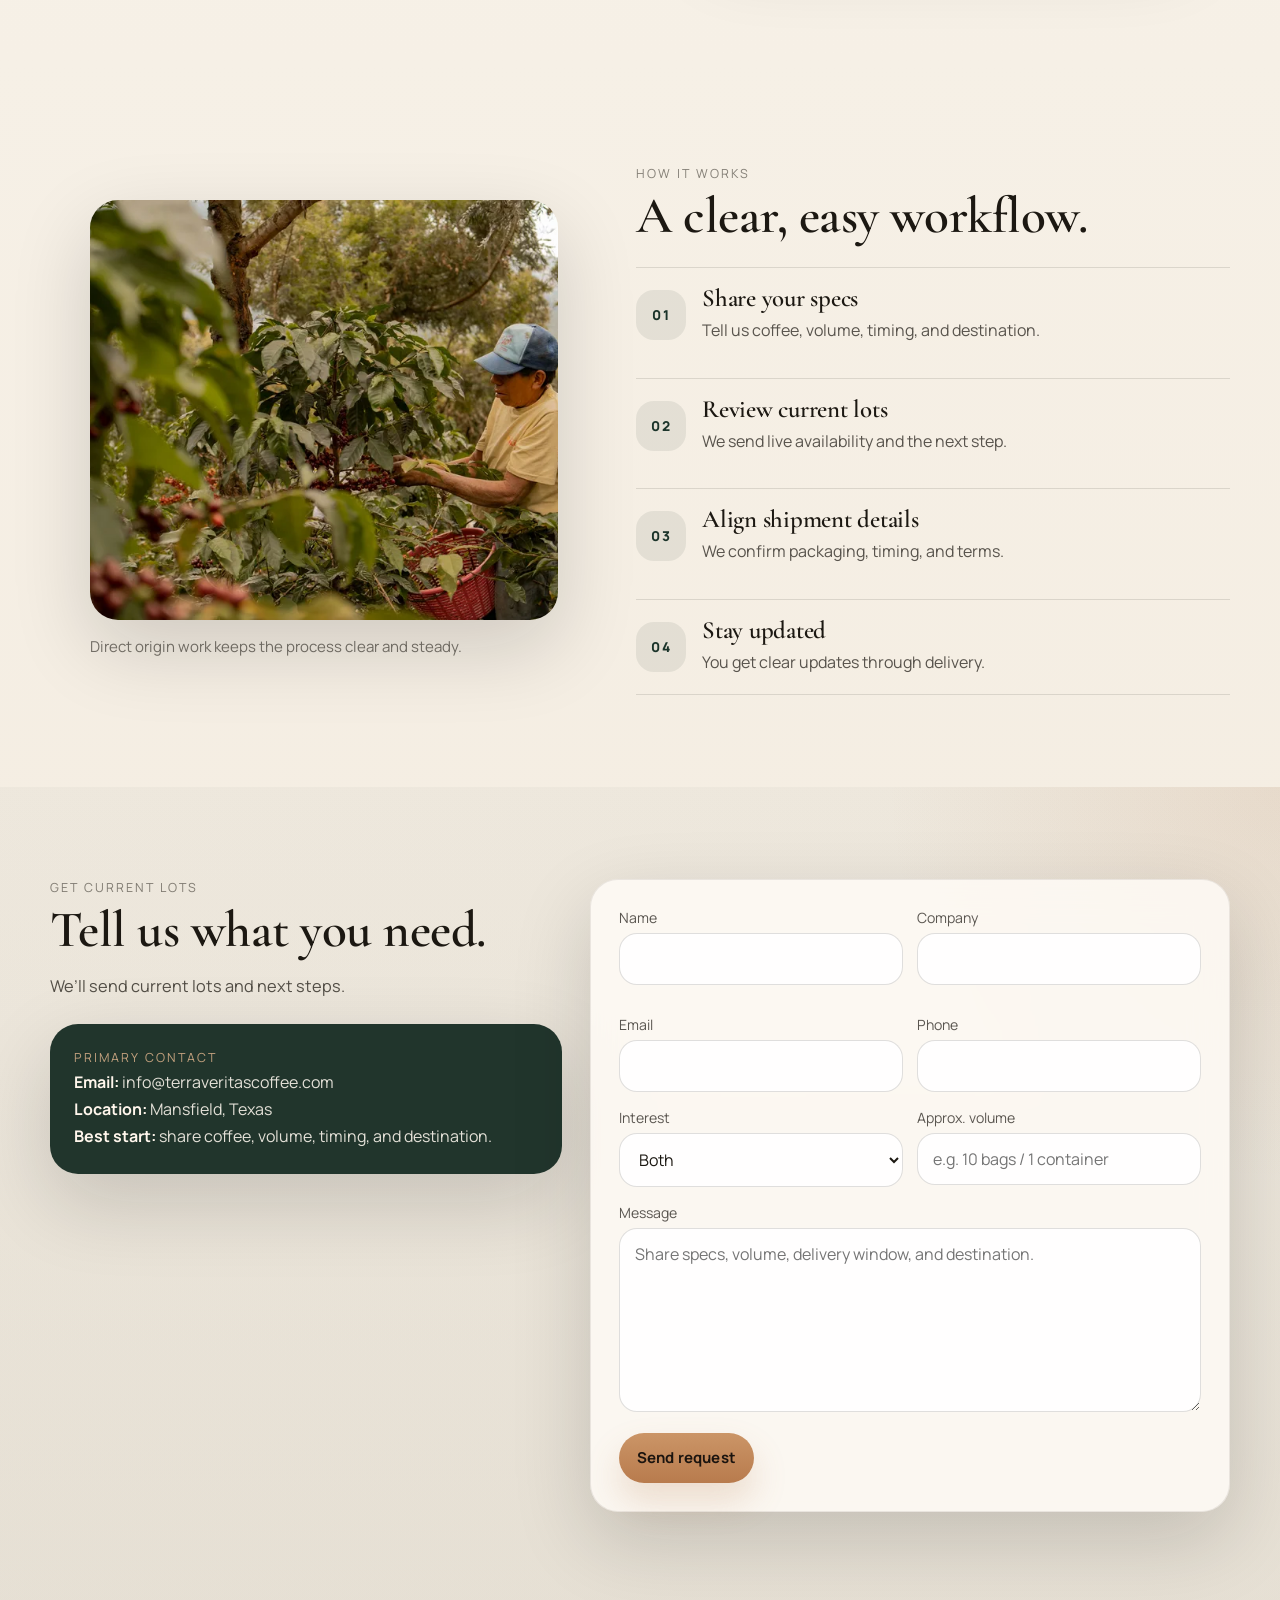
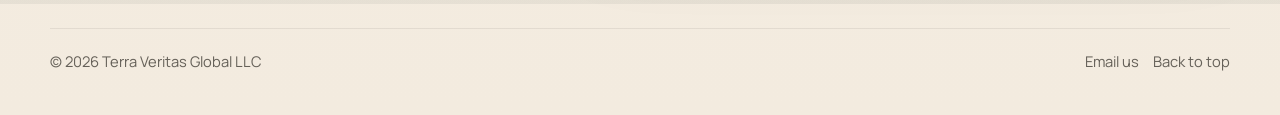
==== commit 0706e9e6: "fix(landing): simplify attribution and submit flow" ====
--- a/index.html
+++ b/index.html
@@ -155,7 +155,7 @@
               src="assets/img/detail-green-beans-1400.jpg"
               srcset="assets/img/detail-green-beans-800.jpg 800w, assets/img/detail-green-beans-1400.jpg 1400w, assets/img/detail-green-beans-2200.jpg 2200w"
               sizes="(max-width: 980px) 100vw, 44vw"
-              alt="Green coffee beans growing on a branch"
+              alt="Close-up of ripe coffee cherries on a branch"
               width="2200"
               height="1463"
               loading="lazy"
@@ -180,14 +180,14 @@
               src="assets/img/quality-sorting-1400.jpg"
               srcset="assets/img/quality-sorting-800.jpg 800w, assets/img/quality-sorting-1400.jpg 1400w, assets/img/quality-sorting-2200.jpg 2200w"
               sizes="(max-width: 980px) 100vw, 44vw"
-              alt="Ugandan coffee grower harvesting ripe coffee cherries"
+              alt="Coffee grower harvesting ripe cherries in a coffee field"
               width="2200"
               height="1467"
               loading="lazy"
               decoding="async"
             />
           </picture>
-          <figcaption>Good origin relationships keep things moving.</figcaption>
+          <figcaption>Direct origin work keeps the process clear and steady.</figcaption>
         </figure>
 
         <div class="section-copy" data-reveal>
@@ -324,12 +324,22 @@
       <div class="container footer-shell">
         <p>© <span id="year"></span> Terra Veritas Global LLC</p>
         <div class="footer-links">
-          <a href="credits.html">Photo credits</a>
+          <a href="mailto:info@terraveritascoffee.com">Email us</a>
           <a href="#top">Back to top</a>
         </div>
       </div>
     </footer>
   </main>
+
+  <div class="flash hidden" id="submissionFlash" aria-live="polite" aria-atomic="true" role="status">
+    <div class="flash-card">
+      <div class="flash-copy">
+        <p class="flash-label">Request sent</p>
+        <p class="flash-message">Thanks. We’ll follow up with current lots and next steps.</p>
+      </div>
+      <button class="iconbtn flash-close" type="button" aria-label="Close message" data-close-flash>×</button>
+    </div>
+  </div>
 
   <div class="modal hidden" id="lotModal" aria-hidden="true" role="dialog" aria-modal="true" aria-labelledby="lotModalTitle">
     <div class="modal-backdrop" data-close-lot-modal></div>
--- a/styles.css
+++ b/styles.css
@@ -687,8 +687,7 @@
 }
 
 .form-panel .btn.secondary,
-.modal-actions .btn.secondary,
-.utility-card .btn.secondary {
+.modal-actions .btn.secondary {
   color: var(--ink);
   background: rgba(17, 38, 30, 0.06);
   border: 1px solid rgba(28, 24, 18, 0.12);
@@ -745,6 +744,58 @@
   transform: scaleX(1);
 }
 
+.hidden {
+  display: none !important;
+}
+
+.flash {
+  position: fixed;
+  top: 88px;
+  right: 20px;
+  z-index: 70;
+  width: min(440px, calc(100% - 32px));
+}
+
+.flash-card {
+  display: flex;
+  align-items: flex-start;
+  justify-content: space-between;
+  gap: 14px;
+  padding: 18px 18px 18px 20px;
+  border: 1px solid rgba(28, 24, 18, 0.08);
+  border-radius: 24px;
+  background: rgba(255, 252, 247, 0.96);
+  box-shadow: 0 22px 60px rgba(12, 15, 13, 0.18);
+  backdrop-filter: blur(18px);
+}
+
+.flash-copy {
+  min-width: 0;
+}
+
+.flash-label,
+.flash-message {
+  margin: 0;
+}
+
+.flash-label {
+  color: rgba(28, 24, 18, 0.52);
+  font-size: 0.75rem;
+  font-weight: 700;
+  letter-spacing: 0.16em;
+  text-transform: uppercase;
+}
+
+.flash-message {
+  margin-top: 6px;
+  color: rgba(28, 24, 18, 0.82);
+  line-height: 1.55;
+}
+
+.flash-close {
+  flex: 0 0 auto;
+}
+
 .modal.hidden {
   display: none;
 }
@@ -830,83 +881,6 @@
   transform: translateY(0);
 }
 
-.page-utility {
-  background:
-    radial-gradient(circle at top right, rgba(184, 123, 77, 0.12), transparent 30%),
-    linear-gradient(180deg, #f7f1e7 0%, #f1e7d9 100%);
-}
-
-.utility-shell {
-  width: min(920px, calc(100% - 40px));
-  margin: 0 auto;
-  padding: 72px 0 44px;
-}
-
-.utility-card {
-  padding: 34px;
-  border-radius: 30px;
-  background: rgba(255, 252, 247, 0.84);
-  border: 1px solid rgba(28, 24, 18, 0.08);
-  box-shadow: var(--shadow);
-}
-
-.utility-card h1 {
-  max-width: none;
-  color: var(--olive-deep);
-  font-size: clamp(2.4rem, 5vw, 4.4rem);
-}
-
-.utility-card p {
-  color: rgba(28, 24, 18, 0.74);
-  line-height: 1.7;
-}
-
-.utility-actions {
-  margin-top: 22px;
-  display: flex;
-  gap: 12px;
-  flex-wrap: wrap;
-}
-
-.credits-list {
-  display: grid;
-  gap: 18px;
-  margin-top: 26px;
-}
-
-.credits-item {
-  padding-top: 18px;
-  border-top: 1px solid rgba(28, 24, 18, 0.12);
-}
-
-.credits-item h2 {
-  margin-bottom: 10px;
-  font-size: clamp(1.6rem, 2.5vw, 2.1rem);
-}
-
-.credits-meta {
-  display: flex;
-  flex-wrap: wrap;
-  gap: 8px 18px;
-  margin: 0 0 10px;
-  padding: 0;
-  list-style: none;
-  color: rgba(28, 24, 18, 0.62);
-  font-size: 0.92rem;
-}
-
-.credits-item a,
-.utility-card a {
-  color: var(--olive);
-}
-
-.credits-item a:hover,
-.credits-item a:focus-visible,
-.utility-card a:hover,
-.utility-card a:focus-visible {
-  text-decoration: underline;
-}
-
 @media (max-width: 1080px) {
   .proof-grid {
     grid-template-columns: repeat(2, minmax(0, 1fr));
@@ -972,15 +946,13 @@
   }
 
   .form-panel,
-  .contact-card,
-  .utility-card {
+  .contact-card {
     padding: 22px;
   }
 }
 
 @media (max-width: 640px) {
-  .container,
-  .utility-shell {
+  .container {
     width: min(100% - 24px, 1180px);
   }
 
@@ -1027,6 +999,18 @@
     justify-content: initial;
   }
 
+  .flash {
+    top: 76px;
+    right: 12px;
+    left: 12px;
+    width: auto;
+  }
+
+  .flash-card {
+    padding: 16px;
+    border-radius: 20px;
+  }
+
   .modal-panel {
     margin-top: 4vh;
   }
